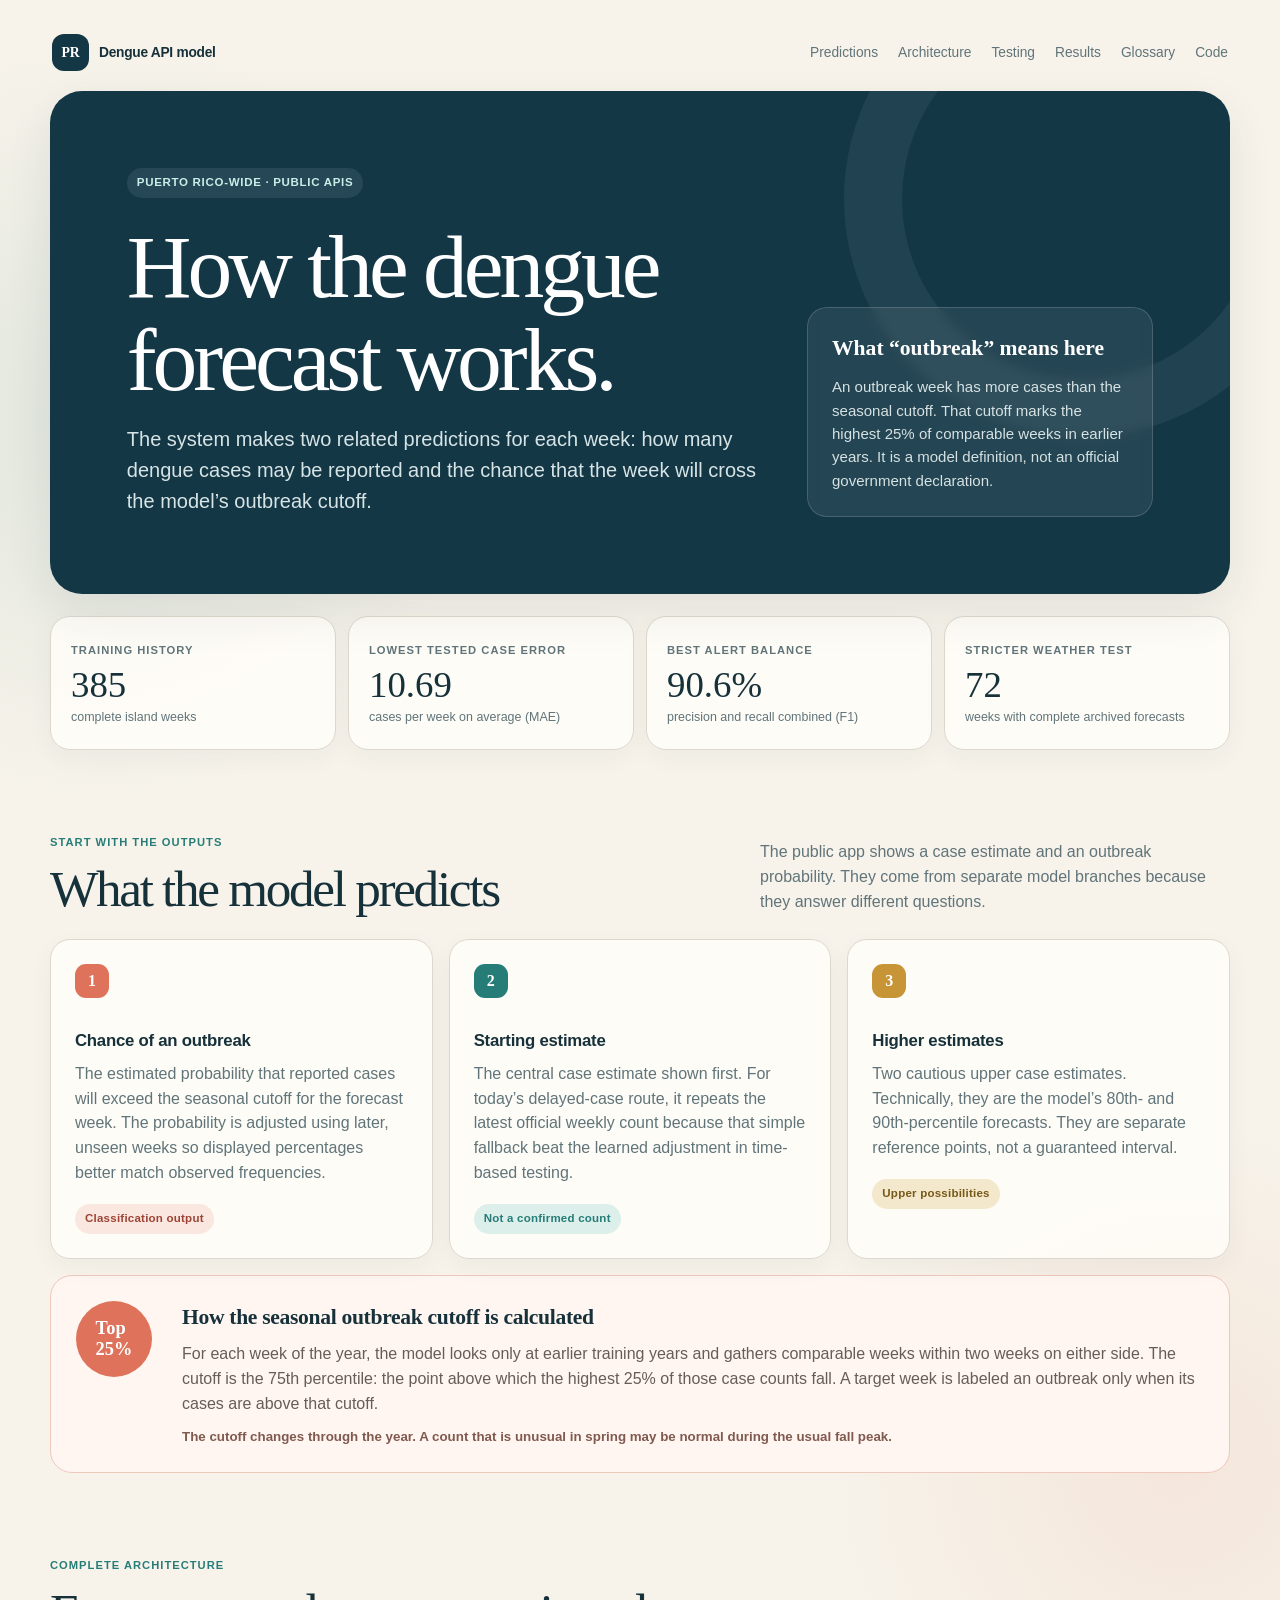
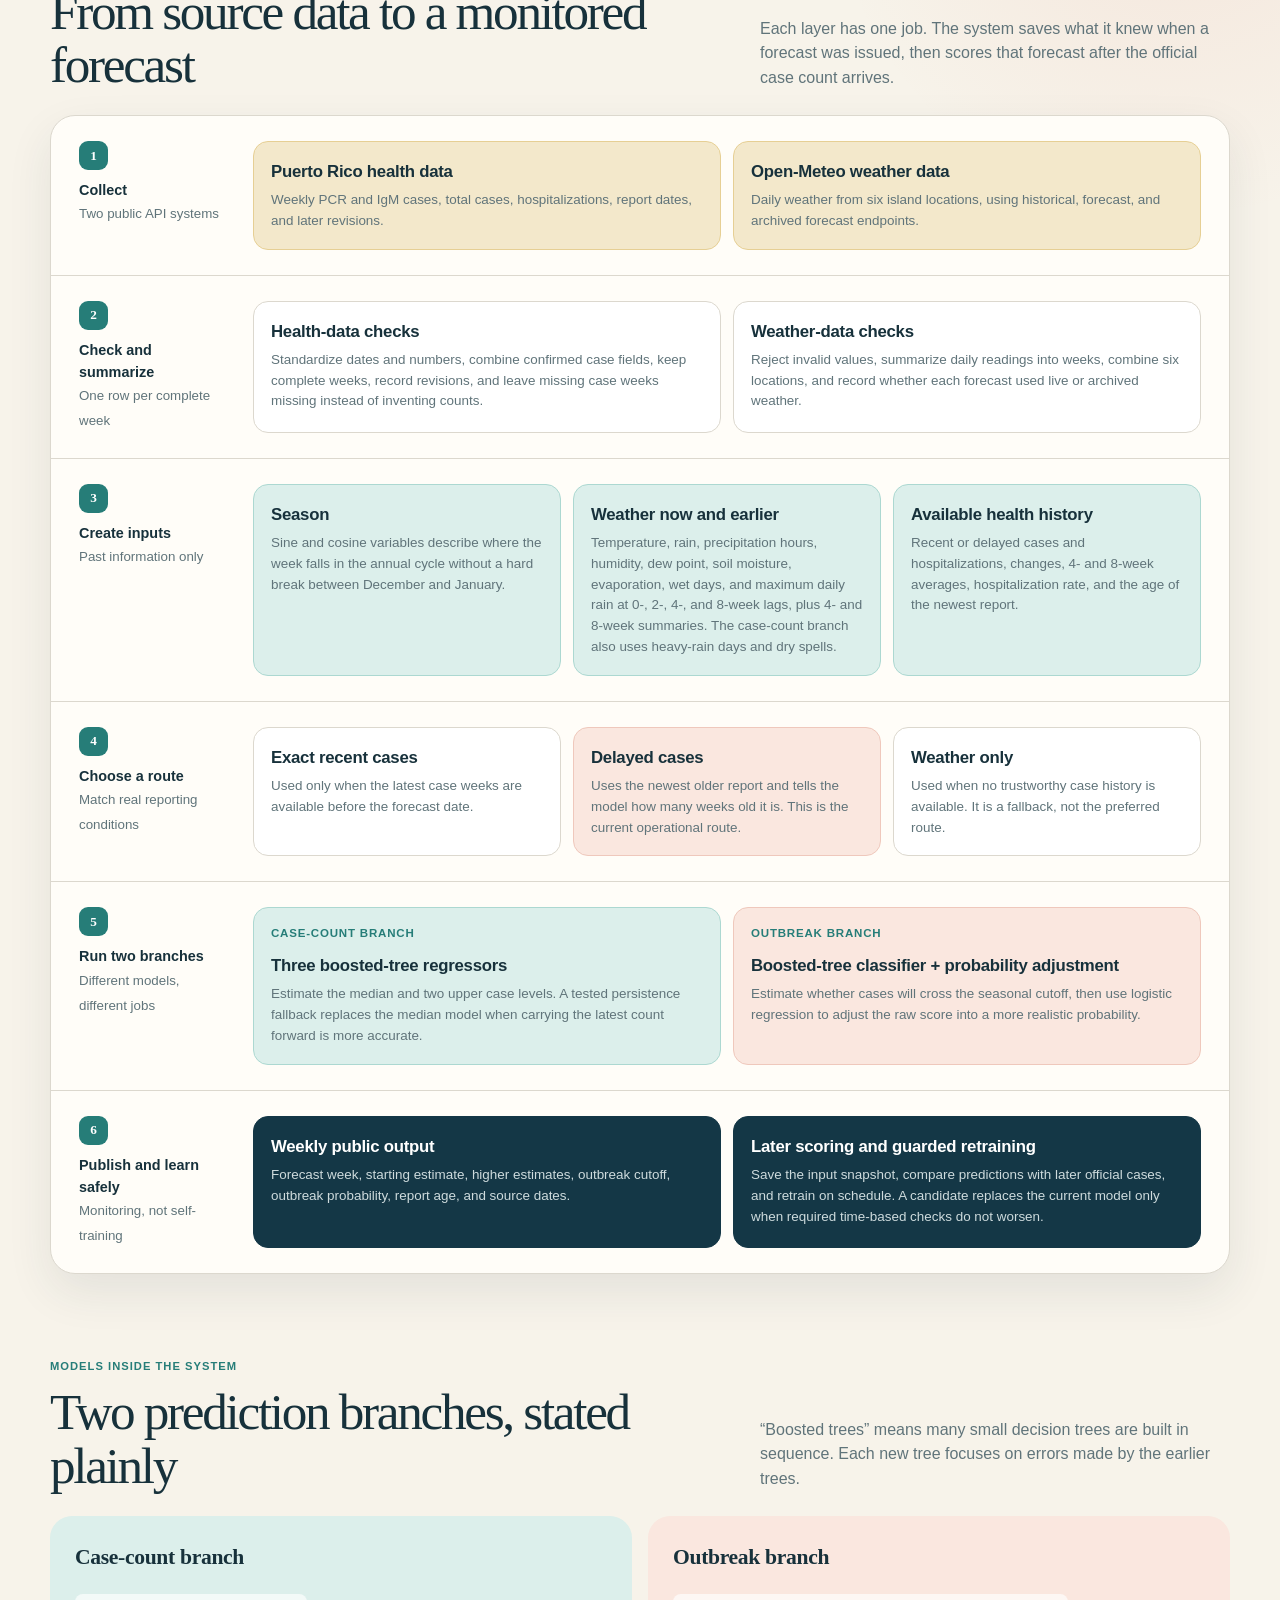
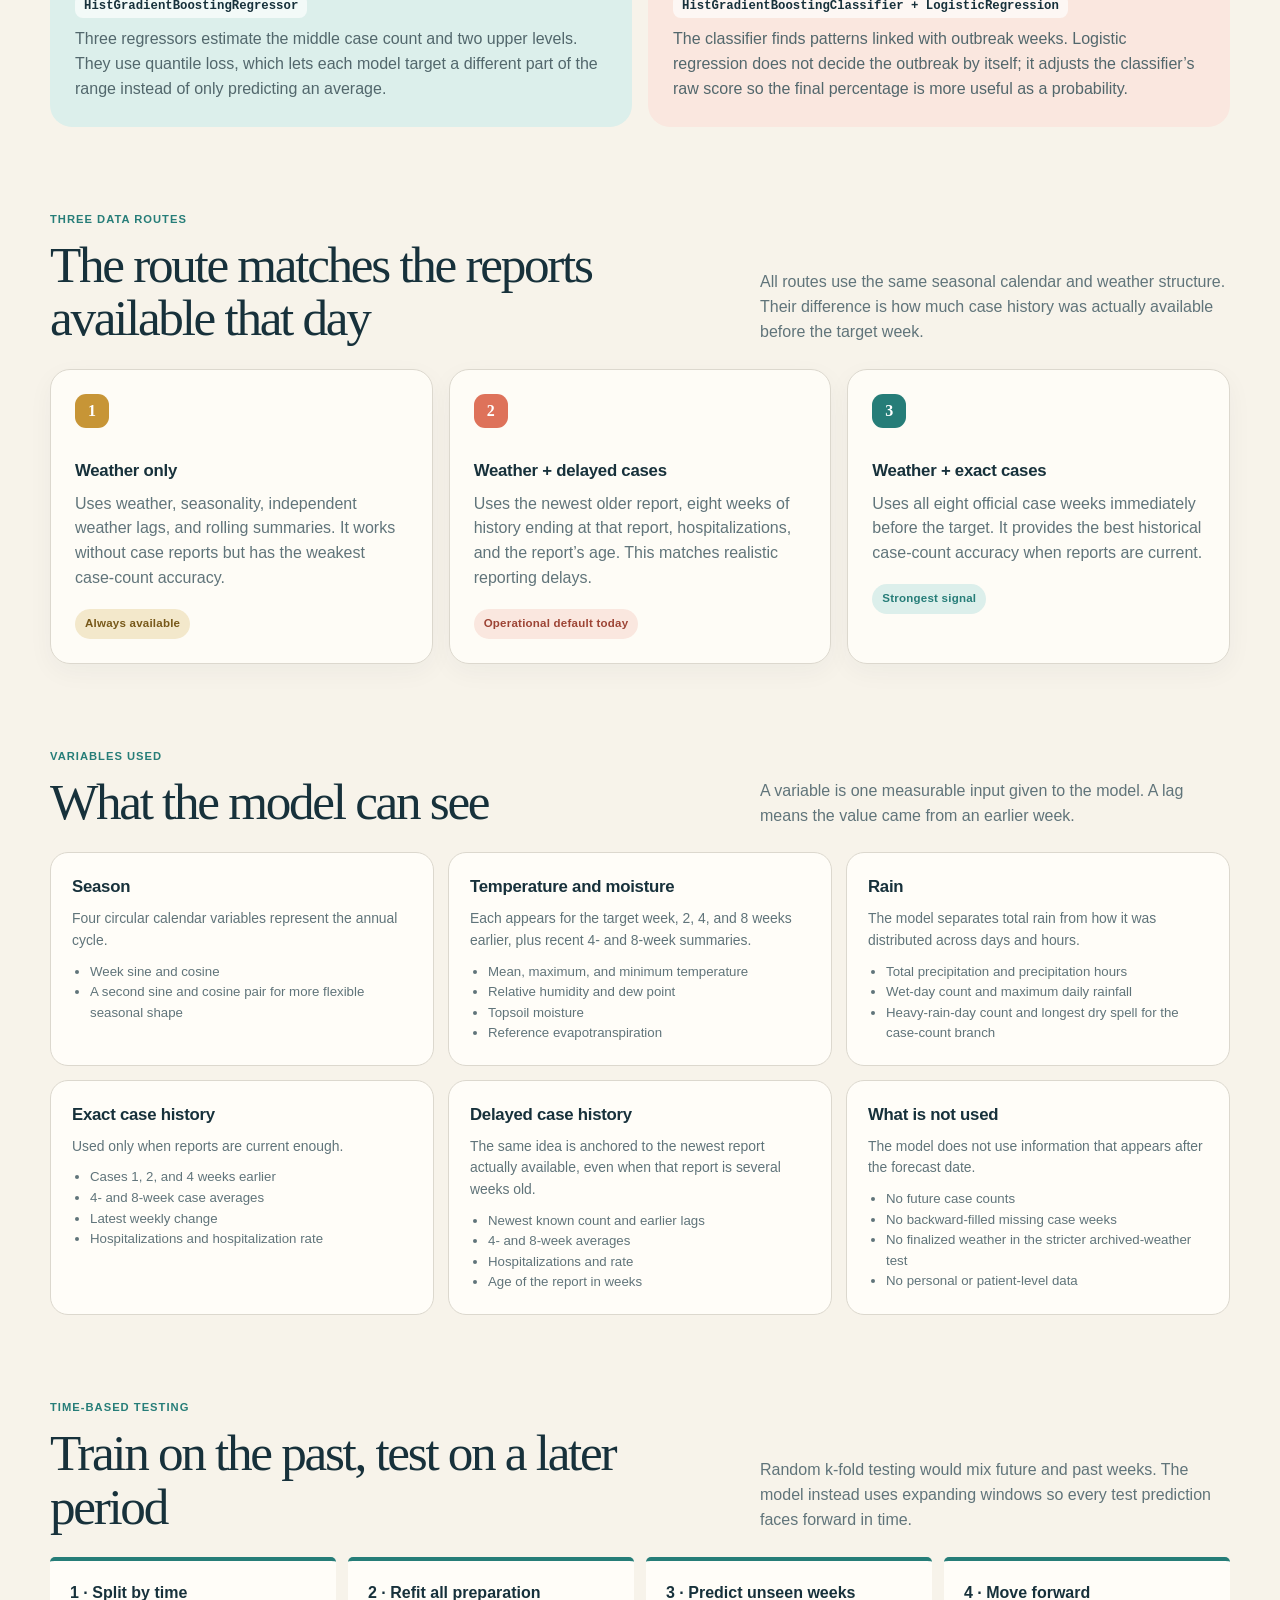
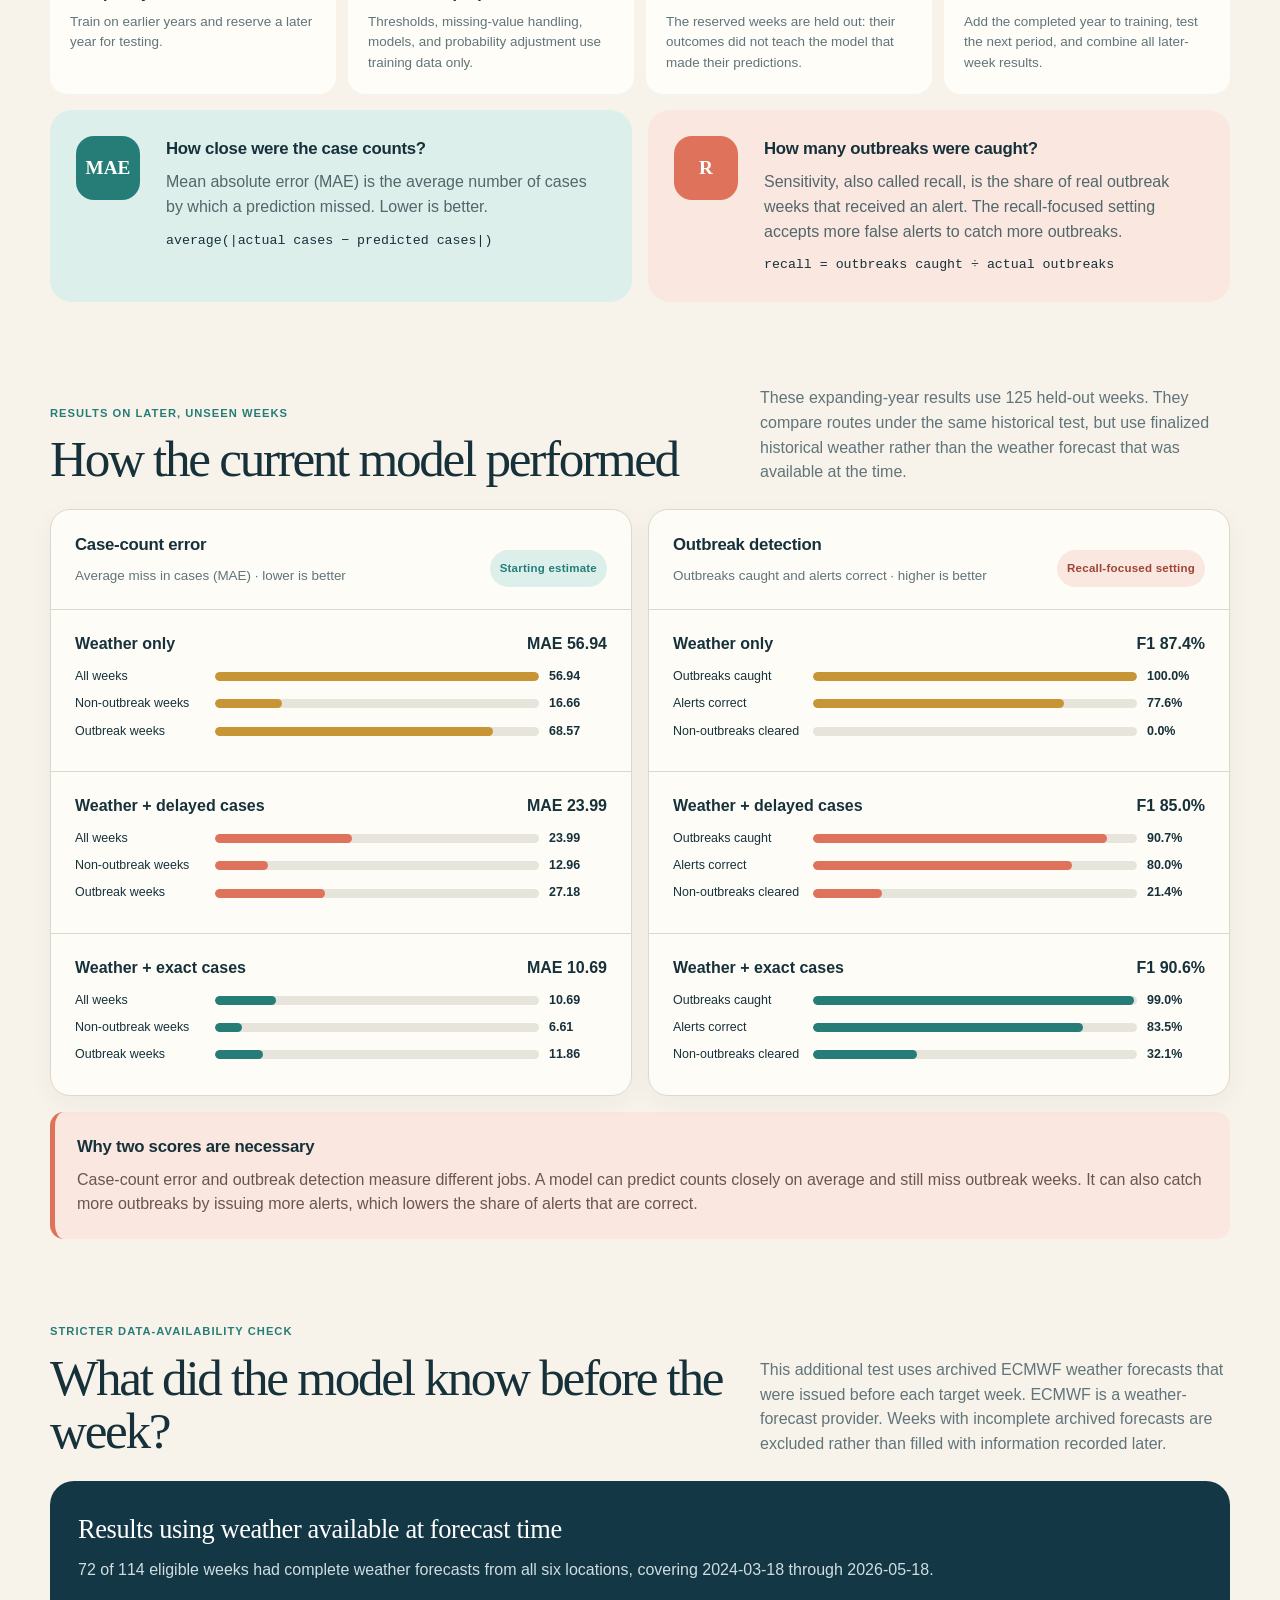
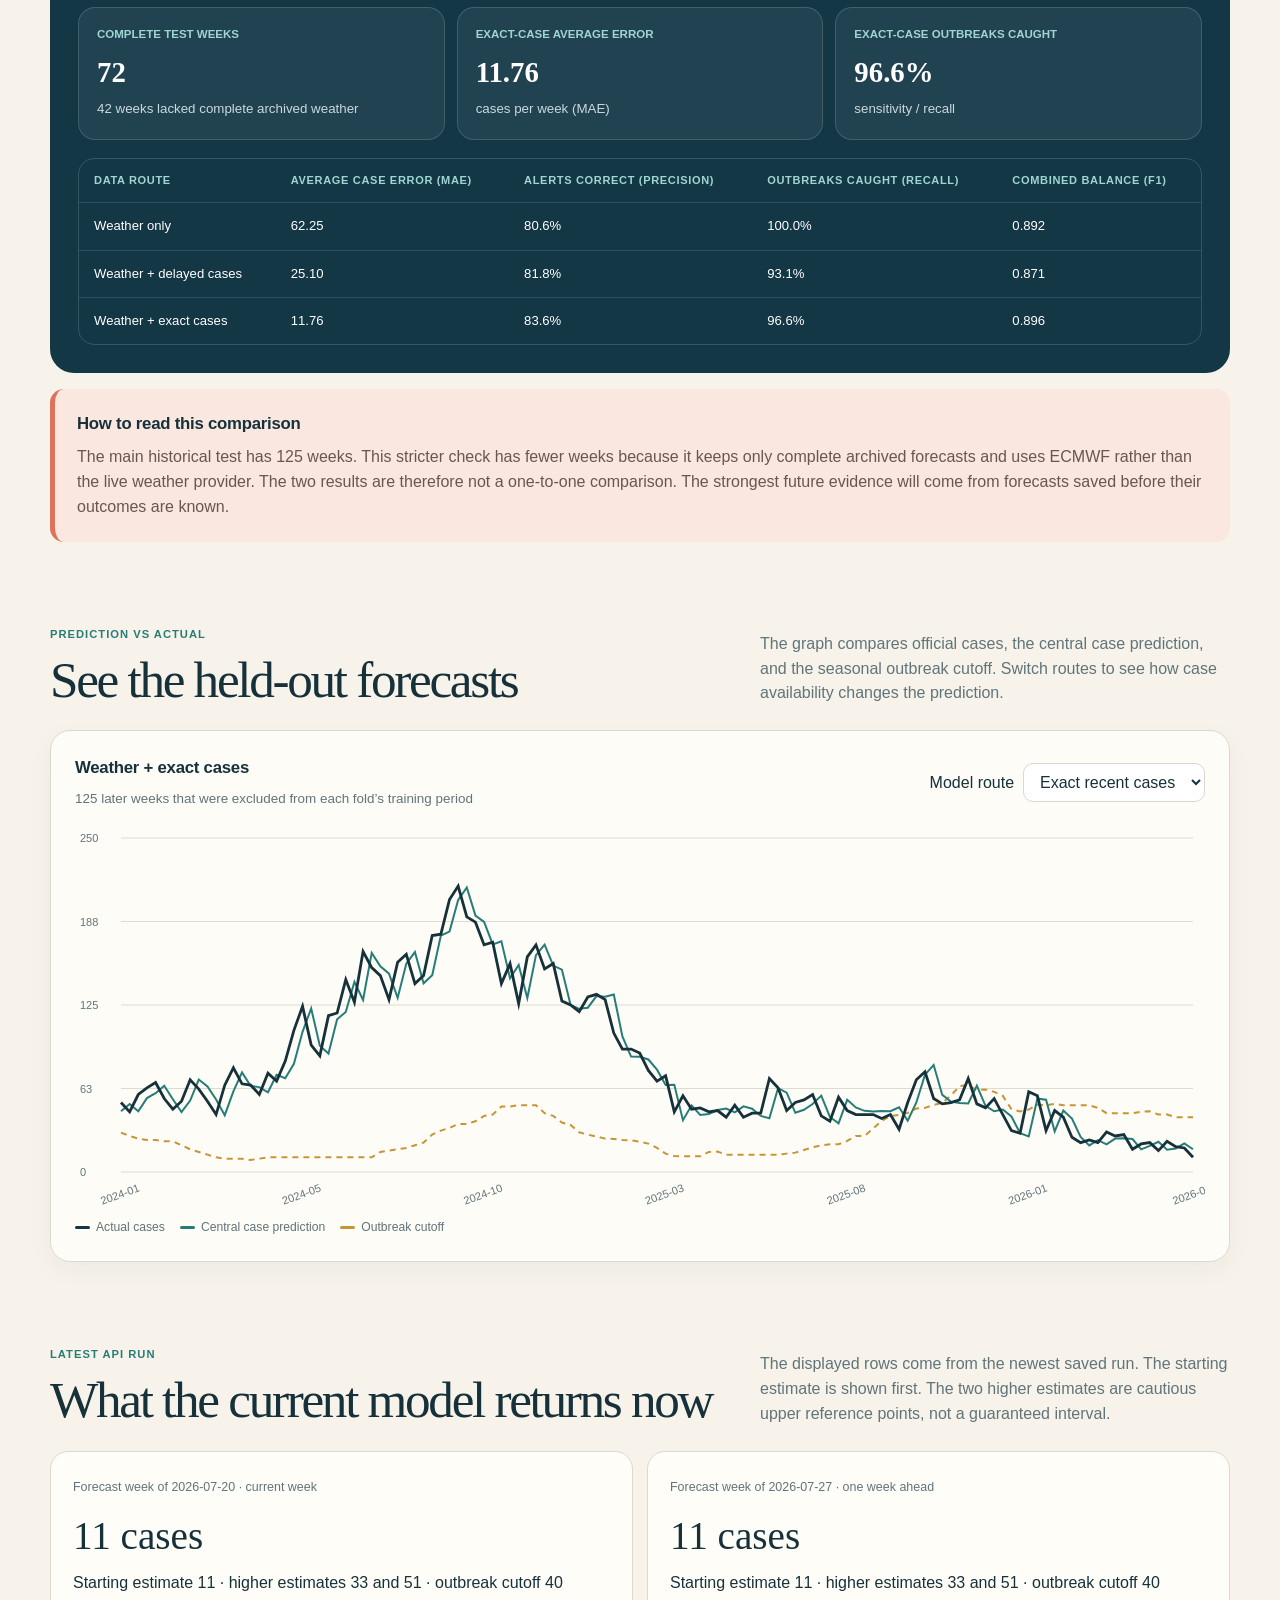
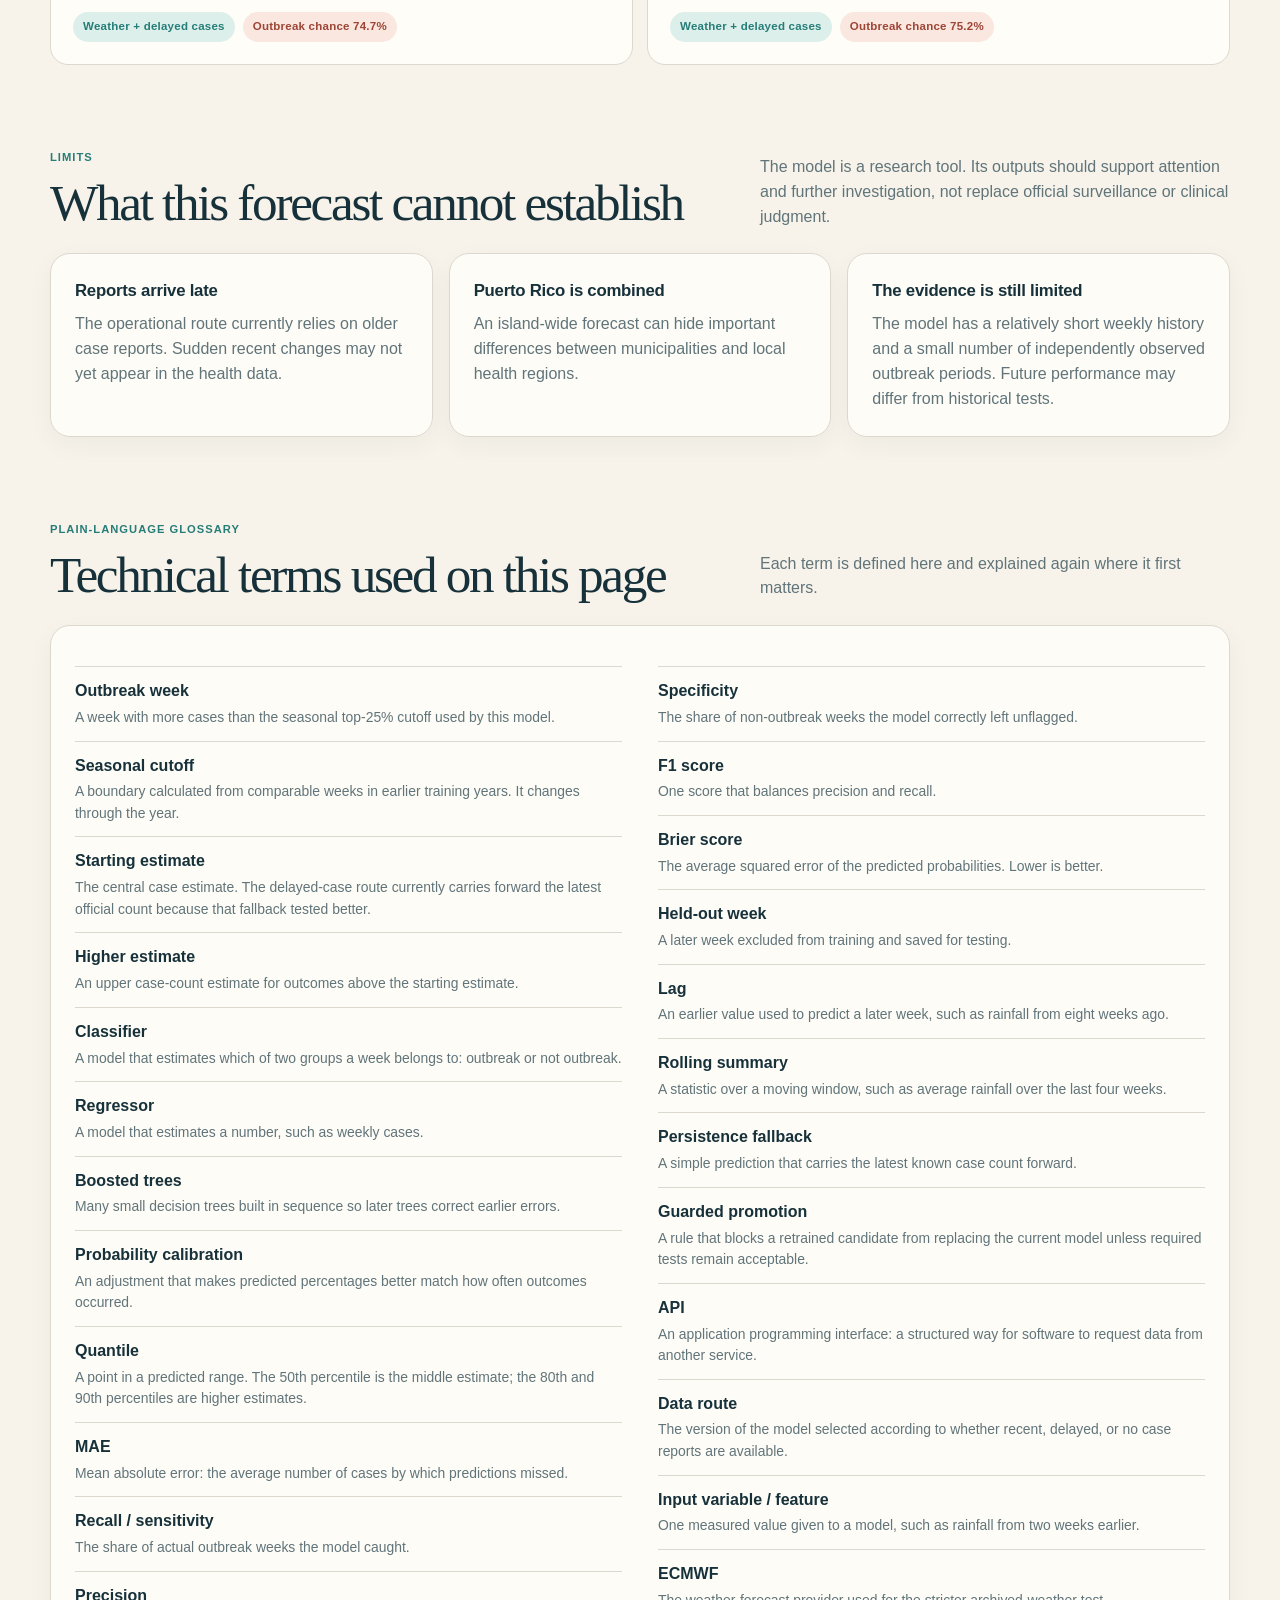
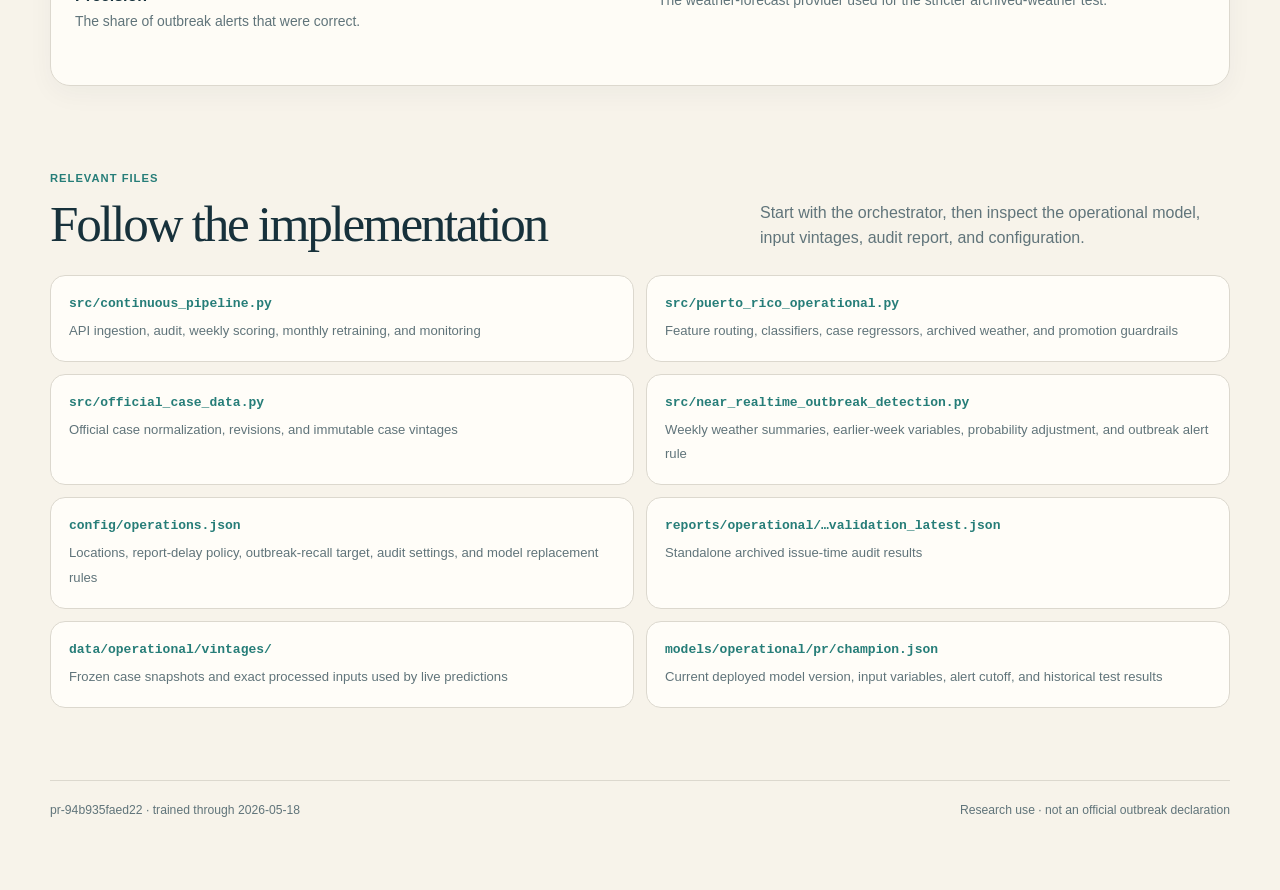
==== 2026-07-25_Nathan_Nguyen_API_Model/docs/puerto-rico-api-model-focused.html @ 7496b369 "publish July 25 Puerto Rico API model app" ====
<!doctype html>
<html lang="en">
<head>
  <meta charset="utf-8">
  <meta name="viewport" content="width=device-width, initial-scale=1">
  <meta name="description" content="Focused explainer for the Puerto Rico API dengue forecasting and outbreak-alert model.">
  <title>Puerto Rico dengue API model — focused explainer</title>
  <style>
    :root {
      --ink: #17313b;
      --muted: #60747a;
      --paper: #f7f3ea;
      --card: #fffdf8;
      --line: #dcd8ce;
      --teal: #267d78;
      --teal-soft: #dcefeb;
      --coral: #de725a;
      --coral-soft: #fae7df;
      --gold: #c79536;
      --gold-soft: #f3e8cb;
      --navy: #143746;
      --shadow: 0 18px 46px rgba(28, 55, 63, .09);
    }
    * { box-sizing: border-box; }
    html { scroll-behavior: smooth; }
    body {
      margin: 0;
      color: var(--ink);
      background:
        radial-gradient(circle at 8% 4%, rgba(38,125,120,.11), transparent 24rem),
        radial-gradient(circle at 92% 14%, rgba(222,114,90,.10), transparent 22rem),
        var(--paper);
      font-family: Inter, ui-sans-serif, -apple-system, BlinkMacSystemFont, "Segoe UI", sans-serif;
      line-height: 1.55;
    }
    a { color: inherit; }
    .page { width: min(1180px, calc(100% - 36px)); margin: 0 auto; padding: 22px 0 70px; }
    .nav {
      display: flex; align-items: center; justify-content: space-between; gap: 20px;
      padding: 12px 2px 20px; font-size: .86rem;
    }
    .brand { display: flex; align-items: center; gap: 10px; font-weight: 800; letter-spacing: -.02em; }
    .brand-mark {
      display: grid; place-items: center; width: 37px; height: 37px; border-radius: 12px;
      color: white; background: var(--navy); font-family: Georgia, serif;
    }
    .nav-links { display: flex; flex-wrap: wrap; gap: 20px; color: var(--muted); }
    .nav-links a { text-decoration: none; }
    .hero {
      position: relative; overflow: hidden; display: grid; grid-template-columns: 1.4fr .75fr;
      gap: 34px; align-items: end; min-height: 420px; padding: clamp(34px, 6vw, 78px);
      color: white; border-radius: 32px; background: var(--navy); box-shadow: var(--shadow);
    }
    .hero::after {
      content: ""; position: absolute; width: 360px; height: 360px; right: -90px; top: -130px;
      border: 58px solid rgba(255,255,255,.055); border-radius: 50%;
    }
    .eyebrow, .pill {
      display: inline-flex; align-items: center; width: fit-content; border-radius: 999px;
      padding: 6px 10px; font-size: .72rem; font-weight: 800; letter-spacing: .06em;
      text-transform: uppercase;
    }
    .eyebrow { color: #c9eee8; background: rgba(255,255,255,.08); }
    h1, h2 { font-family: Georgia, "Times New Roman", serif; letter-spacing: -.045em; line-height: 1.04; }
    h1 { max-width: 780px; margin: 22px 0 18px; font-size: clamp(3rem, 7vw, 6.35rem); font-weight: 500; }
    h2 { margin: 0; font-size: clamp(2rem, 4vw, 3.55rem); font-weight: 500; }
    h3 { margin: 0 0 8px; font-size: 1.05rem; letter-spacing: -.015em; }
    p { margin: 0; }
    .hero-copy { max-width: 700px; color: #d7e4e6; font-size: clamp(1rem, 1.8vw, 1.25rem); }
    .hero-note {
      position: relative; z-index: 1; padding: 24px; border: 1px solid rgba(255,255,255,.16);
      border-radius: 20px; background: rgba(255,255,255,.07); backdrop-filter: blur(6px);
    }
    .hero-note strong { display: block; margin-bottom: 10px; font-family: Georgia, serif; font-size: 1.35rem; }
    .hero-note p { color: #d6e2e3; font-size: .94rem; }
    .stats { display: grid; grid-template-columns: repeat(4, 1fr); margin: 22px 0 76px; gap: 12px; }
    .stat, .card {
      border: 1px solid var(--line); border-radius: 20px; background: rgba(255,253,248,.91);
      box-shadow: 0 8px 26px rgba(27,54,62,.045);
    }
    .stat { padding: 20px; }
    .stat-label, .kicker { color: var(--muted); font-size: .7rem; font-weight: 850; letter-spacing: .09em; text-transform: uppercase; }
    .stat-value { display: block; margin: 5px 0 1px; font-family: Georgia, serif; font-size: 2.3rem; line-height: 1; }
    .stat-caption { color: var(--muted); font-size: .78rem; }
    .section { margin-top: 84px; scroll-margin-top: 20px; }
    .section-head { display: grid; grid-template-columns: 1fr minmax(280px, 470px); gap: 28px; align-items: end; margin-bottom: 24px; }
    .section-head p { color: var(--muted); }
    .kicker { margin-bottom: 10px; color: var(--teal); }
    .grid-2, .grid-3 { display: grid; gap: 16px; }
    .grid-2 { grid-template-columns: repeat(2, 1fr); }
    .grid-3 { grid-template-columns: repeat(3, 1fr); }
    .card { padding: 24px; }
    .card p { color: var(--muted); }
    .card-number {
      display: grid; place-items: center; width: 34px; height: 34px; margin-bottom: 30px;
      border-radius: 11px; color: white; background: var(--teal); font: 700 1rem Georgia, serif;
    }
    .card.coral .card-number { background: var(--coral); }
    .card.gold .card-number { background: var(--gold); }
    .pill { margin-top: 18px; color: var(--teal); background: var(--teal-soft); letter-spacing: .02em; text-transform: none; }
    .pill.coral { color: #9d4435; background: var(--coral-soft); }
    .pill.gold { color: #775819; background: var(--gold-soft); }
    .flow {
      display: grid; grid-template-columns: 1fr 42px 1fr 42px 1fr; align-items: center;
      gap: 12px; padding: 32px; border-radius: 24px; color: white; background: var(--navy);
    }
    .flow-step { min-height: 154px; padding: 22px; border: 1px solid rgba(255,255,255,.15); border-radius: 17px; background: rgba(255,255,255,.06); }
    .flow-step span { color: #9fd6d1; font-size: .7rem; font-weight: 800; letter-spacing: .08em; text-transform: uppercase; }
    .flow-step h3 { margin-top: 12px; }
    .flow-step p { color: #cbdadd; font-size: .88rem; }
    .arrow { color: #9fd6d1; text-align: center; font-size: 1.7rem; }
    .definition-card {
      display: grid; grid-template-columns: 86px 1fr; gap: 20px; align-items: start;
      padding: 25px; border: 1px solid #efc8bc; border-radius: 22px; background: #fff6f1;
    }
    .definition-badge {
      display: grid; place-items: center; width: 76px; height: 76px; border-radius: 50%;
      color: white; background: var(--coral); font: 700 1.15rem Georgia, serif;
    }
    .definition-card h3 { font-family: Georgia, serif; font-size: 1.35rem; }
    .definition-card p { color: #665d58; }
    .definition-card small { display: block; margin-top: 10px; color: #80594f; font-weight: 750; }
    .architecture {
      overflow: hidden; border: 1px solid var(--line); border-radius: 25px;
      background: var(--card); box-shadow: var(--shadow);
    }
    .architecture-stage {
      display: grid; grid-template-columns: 150px minmax(0, 1fr); gap: 24px;
      padding: 25px 28px; border-bottom: 1px solid var(--line);
    }
    .architecture-stage:last-child { border-bottom: 0; }
    .stage-label span {
      display: inline-grid; place-items: center; width: 29px; height: 29px; margin-bottom: 9px;
      border-radius: 9px; color: white; background: var(--teal); font: 700 .83rem Georgia, serif;
    }
    .stage-label strong { display: block; font-size: .9rem; }
    .stage-label small { color: var(--muted); }
    .architecture-nodes { display: grid; gap: 12px; }
    .architecture-nodes.two { grid-template-columns: repeat(2, minmax(0, 1fr)); }
    .architecture-nodes.three { grid-template-columns: repeat(3, minmax(0, 1fr)); }
    .architecture-node {
      position: relative; padding: 17px; border: 1px solid var(--line); border-radius: 15px;
      background: white;
    }
    .architecture-node.teal { border-color: #acd8d1; background: var(--teal-soft); }
    .architecture-node.coral { border-color: #efc8bc; background: var(--coral-soft); }
    .architecture-node.gold { border-color: #e6cf94; background: var(--gold-soft); }
    .architecture-node.dark { color: white; border-color: var(--navy); background: var(--navy); }
    .architecture-node h3 { margin-bottom: 5px; }
    .architecture-node p { color: var(--muted); font-size: .84rem; }
    .architecture-node.dark p { color: #cedbdd; }
    .architecture-node code { font-size: .75rem; }
    .branch-title {
      margin-bottom: 10px; color: var(--teal); font-size: .72rem; font-weight: 850;
      letter-spacing: .07em; text-transform: uppercase;
    }
    .plain-technical { display: grid; grid-template-columns: repeat(2, minmax(0,1fr)); gap: 16px; }
    .technical-card { padding: 25px; border-radius: 22px; }
    .technical-card:first-child { background: var(--teal-soft); }
    .technical-card:last-child { background: var(--coral-soft); }
    .technical-card h3 { font-family: Georgia, serif; font-size: 1.35rem; }
    .technical-name {
      display: inline-block; margin: 12px 0 9px; padding: 5px 9px; border-radius: 8px;
      background: rgba(255,255,255,.68); font: 750 .77rem ui-monospace, SFMono-Regular, Menlo, monospace;
    }
    .technical-card p { color: #52676c; }
    .feature-groups { display: grid; grid-template-columns: repeat(3, minmax(0,1fr)); gap: 14px; }
    .feature-group { padding: 21px; border: 1px solid var(--line); border-radius: 18px; background: var(--card); }
    .feature-group h3 { margin-bottom: 8px; }
    .feature-group p { color: var(--muted); font-size: .87rem; }
    .feature-list { margin: 10px 0 0; padding-left: 18px; color: var(--muted); font-size: .83rem; }
    .validation-steps { display: grid; grid-template-columns: repeat(4, 1fr); gap: 12px; }
    .validation-step { padding: 20px; border-top: 4px solid var(--teal); border-radius: 5px 5px 17px 17px; background: var(--card); }
    .validation-step strong { display: block; margin-bottom: 6px; }
    .validation-step p { color: var(--muted); font-size: .84rem; }
    .glossary { columns: 2 320px; column-gap: 36px; }
    .glossary div { break-inside: avoid; padding: 12px 0; border-top: 1px solid var(--line); }
    .glossary dt { font-weight: 850; }
    .glossary dd { margin: 3px 0 0; color: var(--muted); font-size: .87rem; }
    .objective {
      display: grid; grid-template-columns: 72px 1fr; gap: 18px; align-items: start;
      padding: 26px; border-radius: 22px;
    }
    .objective.mae { background: var(--teal-soft); }
    .objective.alert { background: var(--coral-soft); }
    .objective-icon {
      display: grid; place-items: center; width: 64px; height: 64px; border-radius: 18px;
      color: white; background: var(--teal); font: 700 1.2rem Georgia, serif;
    }
    .objective.alert .objective-icon { background: var(--coral); }
    .objective p { color: #52676c; }
    .formula { margin-top: 11px; font-family: ui-monospace, SFMono-Regular, Menlo, monospace; font-size: .83rem; }
    .result-panel { overflow: hidden; padding: 0; }
    .result-head { display: flex; justify-content: space-between; gap: 16px; padding: 22px 24px; border-bottom: 1px solid var(--line); }
    .result-head p { font-size: .84rem; }
    .metric-block { padding: 22px 24px; border-bottom: 1px solid var(--line); }
    .metric-block:last-child { border: 0; }
    .metric-title { display: flex; justify-content: space-between; gap: 12px; margin-bottom: 10px; font-weight: 750; }
    .bar-row { display: grid; grid-template-columns: 130px minmax(80px, 1fr) 58px; gap: 10px; align-items: center; margin: 8px 0; font-size: .78rem; }
    .track { overflow: hidden; height: 9px; border-radius: 99px; background: #e7e4dc; }
    .fill { height: 100%; border-radius: inherit; background: var(--teal); }
    .fill.coral { background: var(--coral); }
    .fill.gold { background: var(--gold); }
    .audit { padding: 28px; border-radius: 24px; background: var(--navy); color: white; }
    .audit h3 { font-family: Georgia, serif; font-size: 1.65rem; font-weight: 500; }
    .audit > p { color: #cfdddf; margin-top: 7px; }
    .audit-grid { display: grid; grid-template-columns: repeat(3, 1fr); gap: 12px; margin-top: 24px; }
    .audit-card { padding: 18px; border: 1px solid rgba(255,255,255,.15); border-radius: 17px; background: rgba(255,255,255,.06); }
    .audit-card span { display: block; color: #9fd6d1; font-size: .72rem; font-weight: 800; text-transform: uppercase; }
    .audit-card strong { display: block; margin: 6px 0 2px; font-family: Georgia, serif; font-size: 1.8rem; }
    .audit-card small { color: #cbd9db; }
    .table-wrap { overflow-x: auto; margin-top: 18px; border: 1px solid rgba(255,255,255,.15); border-radius: 16px; }
    table { width: 100%; border-collapse: collapse; min-width: 680px; font-size: .82rem; }
    th, td { padding: 13px 15px; text-align: left; border-bottom: 1px solid rgba(255,255,255,.12); }
    th { color: #9fd6d1; font-size: .69rem; text-transform: uppercase; letter-spacing: .06em; }
    tr:last-child td { border: 0; }
    .chart-card { padding: 24px; }
    .chart-top { display: flex; justify-content: space-between; gap: 18px; align-items: center; margin-bottom: 16px; }
    .chart-top p { font-size: .84rem; }
    select { padding: 9px 12px; border: 1px solid var(--line); border-radius: 10px; color: var(--ink); background: white; font: inherit; }
    .chart-wrap { position: relative; width: 100%; height: 380px; }
    canvas { width: 100%; height: 100%; }
    .legend { display: flex; flex-wrap: wrap; gap: 15px; color: var(--muted); font-size: .76rem; margin-top: 12px; }
    .legend span::before { content: ""; display: inline-block; width: 15px; height: 3px; margin-right: 6px; vertical-align: middle; border-radius: 2px; background: var(--navy); }
    .legend .prediction::before { background: var(--teal); }
    .legend .threshold::before { background: var(--gold); }
    .live-list { display: grid; grid-template-columns: repeat(2, 1fr); gap: 14px; }
    .live-card { padding: 22px; border: 1px solid var(--line); border-radius: 18px; background: var(--card); }
    .live-date { color: var(--muted); font-size: .78rem; }
    .live-number { margin: 8px 0 4px; font-family: Georgia, serif; font-size: 2.45rem; }
    .live-meta { display: flex; flex-wrap: wrap; gap: 8px; margin-top: 16px; }
    .live-meta .pill { margin: 0; }
    .code-map { display: grid; grid-template-columns: repeat(2, 1fr); gap: 12px; }
    .file { display: block; padding: 18px; border: 1px solid var(--line); border-radius: 15px; background: var(--card); text-decoration: none; }
    .file code { display: block; margin-bottom: 4px; color: var(--teal); font-weight: 800; }
    .file span { color: var(--muted); font-size: .82rem; }
    .warning { padding: 22px; border-left: 5px solid var(--coral); border-radius: 14px; background: var(--coral-soft); }
    .warning p { color: #6d554f; }
    footer { display: flex; justify-content: space-between; gap: 20px; margin-top: 72px; padding-top: 20px; border-top: 1px solid var(--line); color: var(--muted); font-size: .76rem; }
    @media (max-width: 860px) {
      .hero, .section-head { grid-template-columns: 1fr; }
      .stats, .grid-3 { grid-template-columns: repeat(2, 1fr); }
      .flow { grid-template-columns: 1fr; }
      .arrow { transform: rotate(90deg); }
      .audit-grid { grid-template-columns: 1fr; }
      .architecture-stage { grid-template-columns: 1fr; gap: 12px; }
      .architecture-nodes.three, .feature-groups, .validation-steps { grid-template-columns: repeat(2, 1fr); }
    }
    @media (max-width: 600px) {
      .page { width: min(100% - 22px, 1180px); }
      .nav-links { display: none; }
      .hero { min-height: auto; padding: 31px 24px; border-radius: 24px; }
      h1 { font-size: 3rem; }
      .stats, .grid-2, .grid-3, .live-list, .code-map { grid-template-columns: 1fr; }
      .objective { grid-template-columns: 1fr; }
      .definition-card, .architecture-nodes.two, .architecture-nodes.three,
      .plain-technical, .feature-groups, .validation-steps { grid-template-columns: 1fr; }
      .chart-top { align-items: stretch; flex-direction: column; }
      .chart-wrap { height: 320px; }
      .bar-row { grid-template-columns: 105px minmax(60px, 1fr) 52px; }
      footer { flex-direction: column; }
    }
    @media print {
      body { background: white; }
      .page { width: 100%; }
      .nav-links, select { display: none; }
      .hero, .card { box-shadow: none; break-inside: avoid; }
    }
  </style>
</head>
<body>
  <main class="page">
    <nav class="nav">
      <div class="brand"><span class="brand-mark">PR</span><span>Dengue API model</span></div>
      <div class="nav-links"><a href="#predictions">Predictions</a><a href="#architecture">Architecture</a><a href="#testing">Testing</a><a href="#results">Results</a><a href="#glossary">Glossary</a><a href="#files">Code</a></div>
    </nav>

    <header class="hero">
      <div>
        <span class="eyebrow">Puerto Rico-wide · public APIs</span>
        <h1>How the dengue forecast works.</h1>
        <p class="hero-copy">The system makes two related predictions for each week: how many dengue cases may be reported and the chance that the week will cross the model’s outbreak cutoff.</p>
      </div>
      <aside class="hero-note">
        <strong>What “outbreak” means here</strong>
        <p>An outbreak week has more cases than the seasonal cutoff. That cutoff marks the highest 25% of comparable weeks in earlier years. It is a model definition, not an official government declaration.</p>
      </aside>
    </header>

    <section class="stats" aria-label="Key model results">
      <div class="stat"><span class="stat-label">Training history</span><span class="stat-value" id="trainingRows">—</span><span class="stat-caption">complete island weeks</span></div>
      <div class="stat"><span class="stat-label">Lowest tested case error</span><span class="stat-value" id="bestMae">—</span><span class="stat-caption">cases per week on average (MAE)</span></div>
      <div class="stat"><span class="stat-label">Best alert balance</span><span class="stat-value" id="bestF1">—</span><span class="stat-caption">precision and recall combined (F1)</span></div>
      <div class="stat"><span class="stat-label">Stricter weather test</span><span class="stat-value" id="auditWeeks">—</span><span class="stat-caption">weeks with complete archived forecasts</span></div>
    </section>

    <section class="section" id="predictions">
      <div class="section-head"><div><div class="kicker">Start with the outputs</div><h2>What the model predicts</h2></div><p>The public app shows a case estimate and an outbreak probability. They come from separate model branches because they answer different questions.</p></div>
      <div class="grid-3">
        <article class="card coral"><div class="card-number">1</div><h3>Chance of an outbreak</h3><p>The estimated probability that reported cases will exceed the seasonal cutoff for the forecast week. The probability is adjusted using later, unseen weeks so displayed percentages better match observed frequencies.</p><span class="pill coral">Classification output</span></article>
        <article class="card"><div class="card-number">2</div><h3>Starting estimate</h3><p>The central case estimate shown first. For today’s delayed-case route, it repeats the latest official weekly count because that simple fallback beat the learned adjustment in time-based testing.</p><span class="pill">Not a confirmed count</span></article>
        <article class="card gold"><div class="card-number">3</div><h3>Higher estimates</h3><p>Two cautious upper case estimates. Technically, they are the model’s 80th- and 90th-percentile forecasts. They are separate reference points, not a guaranteed interval.</p><span class="pill gold">Upper possibilities</span></article>
      </div>
      <div class="definition-card" style="margin-top:16px">
        <div class="definition-badge">Top<br>25%</div>
        <div><h3>How the seasonal outbreak cutoff is calculated</h3><p>For each week of the year, the model looks only at earlier training years and gathers comparable weeks within two weeks on either side. The cutoff is the 75th percentile: the point above which the highest 25% of those case counts fall. A target week is labeled an outbreak only when its cases are above that cutoff.</p><small>The cutoff changes through the year. A count that is unusual in spring may be normal during the usual fall peak.</small></div>
      </div>
    </section>

    <section class="section" id="architecture">
      <div class="section-head"><div><div class="kicker">Complete architecture</div><h2>From source data to a monitored forecast</h2></div><p>Each layer has one job. The system saves what it knew when a forecast was issued, then scores that forecast after the official case count arrives.</p></div>
      <div class="architecture">
        <div class="architecture-stage">
          <div class="stage-label"><span>1</span><strong>Collect</strong><small>Two public API systems</small></div>
          <div class="architecture-nodes two">
            <article class="architecture-node gold"><h3>Puerto Rico health data</h3><p>Weekly PCR and IgM cases, total cases, hospitalizations, report dates, and later revisions.</p></article>
            <article class="architecture-node gold"><h3>Open-Meteo weather data</h3><p>Daily weather from six island locations, using historical, forecast, and archived forecast endpoints.</p></article>
          </div>
        </div>
        <div class="architecture-stage">
          <div class="stage-label"><span>2</span><strong>Check and summarize</strong><small>One row per complete week</small></div>
          <div class="architecture-nodes two">
            <article class="architecture-node"><h3>Health-data checks</h3><p>Standardize dates and numbers, combine confirmed case fields, keep complete weeks, record revisions, and leave missing case weeks missing instead of inventing counts.</p></article>
            <article class="architecture-node"><h3>Weather-data checks</h3><p>Reject invalid values, summarize daily readings into weeks, combine six locations, and record whether each forecast used live or archived weather.</p></article>
          </div>
        </div>
        <div class="architecture-stage">
          <div class="stage-label"><span>3</span><strong>Create inputs</strong><small>Past information only</small></div>
          <div class="architecture-nodes three">
            <article class="architecture-node teal"><h3>Season</h3><p>Sine and cosine variables describe where the week falls in the annual cycle without a hard break between December and January.</p></article>
            <article class="architecture-node teal"><h3>Weather now and earlier</h3><p>Temperature, rain, precipitation hours, humidity, dew point, soil moisture, evaporation, wet days, and maximum daily rain at 0-, 2-, 4-, and 8-week lags, plus 4- and 8-week summaries. The case-count branch also uses heavy-rain days and dry spells.</p></article>
            <article class="architecture-node teal"><h3>Available health history</h3><p>Recent or delayed cases and hospitalizations, changes, 4- and 8-week averages, hospitalization rate, and the age of the newest report.</p></article>
          </div>
        </div>
        <div class="architecture-stage">
          <div class="stage-label"><span>4</span><strong>Choose a route</strong><small>Match real reporting conditions</small></div>
          <div class="architecture-nodes three">
            <article class="architecture-node"><h3>Exact recent cases</h3><p>Used only when the latest case weeks are available before the forecast date.</p></article>
            <article class="architecture-node coral"><h3>Delayed cases</h3><p>Uses the newest older report and tells the model how many weeks old it is. This is the current operational route.</p></article>
            <article class="architecture-node"><h3>Weather only</h3><p>Used when no trustworthy case history is available. It is a fallback, not the preferred route.</p></article>
          </div>
        </div>
        <div class="architecture-stage">
          <div class="stage-label"><span>5</span><strong>Run two branches</strong><small>Different models, different jobs</small></div>
          <div class="architecture-nodes two">
            <article class="architecture-node teal"><div class="branch-title">Case-count branch</div><h3>Three boosted-tree regressors</h3><p>Estimate the median and two upper case levels. A tested persistence fallback replaces the median model when carrying the latest count forward is more accurate.</p></article>
            <article class="architecture-node coral"><div class="branch-title">Outbreak branch</div><h3>Boosted-tree classifier + probability adjustment</h3><p>Estimate whether cases will cross the seasonal cutoff, then use logistic regression to adjust the raw score into a more realistic probability.</p></article>
          </div>
        </div>
        <div class="architecture-stage">
          <div class="stage-label"><span>6</span><strong>Publish and learn safely</strong><small>Monitoring, not self-training</small></div>
          <div class="architecture-nodes two">
            <article class="architecture-node dark"><h3>Weekly public output</h3><p>Forecast week, starting estimate, higher estimates, outbreak cutoff, outbreak probability, report age, and source dates.</p></article>
            <article class="architecture-node dark"><h3>Later scoring and guarded retraining</h3><p>Save the input snapshot, compare predictions with later official cases, and retrain on schedule. A candidate replaces the current model only when required time-based checks do not worsen.</p></article>
          </div>
        </div>
      </div>
    </section>

    <section class="section">
      <div class="section-head"><div><div class="kicker">Models inside the system</div><h2>Two prediction branches, stated plainly</h2></div><p>“Boosted trees” means many small decision trees are built in sequence. Each new tree focuses on errors made by the earlier trees.</p></div>
      <div class="plain-technical">
        <article class="technical-card"><h3>Case-count branch</h3><span class="technical-name">HistGradientBoostingRegressor</span><p>Three regressors estimate the middle case count and two upper levels. They use quantile loss, which lets each model target a different part of the range instead of only predicting an average.</p></article>
        <article class="technical-card"><h3>Outbreak branch</h3><span class="technical-name">HistGradientBoostingClassifier + LogisticRegression</span><p>The classifier finds patterns linked with outbreak weeks. Logistic regression does not decide the outbreak by itself; it adjusts the classifier’s raw score so the final percentage is more useful as a probability.</p></article>
      </div>
    </section>

    <section class="section">
      <div class="section-head"><div><div class="kicker">Three data routes</div><h2>The route matches the reports available that day</h2></div><p>All routes use the same seasonal calendar and weather structure. Their difference is how much case history was actually available before the target week.</p></div>
      <div class="grid-3">
        <article class="card gold"><div class="card-number">1</div><h3>Weather only</h3><p>Uses weather, seasonality, independent weather lags, and rolling summaries. It works without case reports but has the weakest case-count accuracy.</p><span class="pill gold">Always available</span></article>
        <article class="card coral"><div class="card-number">2</div><h3>Weather + delayed cases</h3><p>Uses the newest older report, eight weeks of history ending at that report, hospitalizations, and the report’s age. This matches realistic reporting delays.</p><span class="pill coral">Operational default today</span></article>
        <article class="card"><div class="card-number">3</div><h3>Weather + exact cases</h3><p>Uses all eight official case weeks immediately before the target. It provides the best historical case-count accuracy when reports are current.</p><span class="pill">Strongest signal</span></article>
      </div>
    </section>

    <section class="section">
      <div class="section-head"><div><div class="kicker">Variables used</div><h2>What the model can see</h2></div><p>A variable is one measurable input given to the model. A lag means the value came from an earlier week.</p></div>
      <div class="feature-groups">
        <article class="feature-group"><h3>Season</h3><p>Four circular calendar variables represent the annual cycle.</p><ul class="feature-list"><li>Week sine and cosine</li><li>A second sine and cosine pair for more flexible seasonal shape</li></ul></article>
        <article class="feature-group"><h3>Temperature and moisture</h3><p>Each appears for the target week, 2, 4, and 8 weeks earlier, plus recent 4- and 8-week summaries.</p><ul class="feature-list"><li>Mean, maximum, and minimum temperature</li><li>Relative humidity and dew point</li><li>Topsoil moisture</li><li>Reference evapotranspiration</li></ul></article>
        <article class="feature-group"><h3>Rain</h3><p>The model separates total rain from how it was distributed across days and hours.</p><ul class="feature-list"><li>Total precipitation and precipitation hours</li><li>Wet-day count and maximum daily rainfall</li><li>Heavy-rain-day count and longest dry spell for the case-count branch</li></ul></article>
        <article class="feature-group"><h3>Exact case history</h3><p>Used only when reports are current enough.</p><ul class="feature-list"><li>Cases 1, 2, and 4 weeks earlier</li><li>4- and 8-week case averages</li><li>Latest weekly change</li><li>Hospitalizations and hospitalization rate</li></ul></article>
        <article class="feature-group"><h3>Delayed case history</h3><p>The same idea is anchored to the newest report actually available, even when that report is several weeks old.</p><ul class="feature-list"><li>Newest known count and earlier lags</li><li>4- and 8-week averages</li><li>Hospitalizations and rate</li><li>Age of the report in weeks</li></ul></article>
        <article class="feature-group"><h3>What is not used</h3><p>The model does not use information that appears after the forecast date.</p><ul class="feature-list"><li>No future case counts</li><li>No backward-filled missing case weeks</li><li>No finalized weather in the stricter archived-weather test</li><li>No personal or patient-level data</li></ul></article>
      </div>
    </section>

    <section class="section" id="testing">
      <div class="section-head"><div><div class="kicker">Time-based testing</div><h2>Train on the past, test on a later period</h2></div><p>Random k-fold testing would mix future and past weeks. The model instead uses expanding windows so every test prediction faces forward in time.</p></div>
      <div class="validation-steps">
        <article class="validation-step"><strong>1 · Split by time</strong><p>Train on earlier years and reserve a later year for testing.</p></article>
        <article class="validation-step"><strong>2 · Refit all preparation</strong><p>Thresholds, missing-value handling, models, and probability adjustment use training data only.</p></article>
        <article class="validation-step"><strong>3 · Predict unseen weeks</strong><p>The reserved weeks are held out: their outcomes did not teach the model that made their predictions.</p></article>
        <article class="validation-step"><strong>4 · Move forward</strong><p>Add the completed year to training, test the next period, and combine all later-week results.</p></article>
      </div>
      <div class="grid-2" style="margin-top:16px">
        <article class="objective mae"><div class="objective-icon">MAE</div><div><h3>How close were the case counts?</h3><p>Mean absolute error (MAE) is the average number of cases by which a prediction missed. Lower is better.</p><div class="formula">average(|actual cases − predicted cases|)</div></div></article>
        <article class="objective alert"><div class="objective-icon">R</div><div><h3>How many outbreaks were caught?</h3><p>Sensitivity, also called recall, is the share of real outbreak weeks that received an alert. The recall-focused setting accepts more false alerts to catch more outbreaks.</p><div class="formula">recall = outbreaks caught ÷ actual outbreaks</div></div></article>
      </div>
    </section>

    <section class="section" id="results">
      <div class="section-head"><div><div class="kicker">Results on later, unseen weeks</div><h2>How the current model performed</h2></div><p>These expanding-year results use 125 held-out weeks. They compare routes under the same historical test, but use finalized historical weather rather than the weather forecast that was available at the time.</p></div>
      <div class="grid-2">
        <article class="card result-panel"><div class="result-head"><div><h3>Case-count error</h3><p>Average miss in cases (MAE) · lower is better</p></div><span class="pill">Starting estimate</span></div><div id="maeResults"></div></article>
        <article class="card result-panel"><div class="result-head"><div><h3>Outbreak detection</h3><p>Outbreaks caught and alerts correct · higher is better</p></div><span class="pill coral">Recall-focused setting</span></div><div id="alertResults"></div></article>
      </div>
      <div class="warning" style="margin-top:16px"><h3>Why two scores are necessary</h3><p>Case-count error and outbreak detection measure different jobs. A model can predict counts closely on average and still miss outbreak weeks. It can also catch more outbreaks by issuing more alerts, which lowers the share of alerts that are correct.</p></div>
    </section>

    <section class="section" id="audit">
      <div class="section-head"><div><div class="kicker">Stricter data-availability check</div><h2>What did the model know before the week?</h2></div><p>This additional test uses archived ECMWF weather forecasts that were issued before each target week. ECMWF is a weather-forecast provider. Weeks with incomplete archived forecasts are excluded rather than filled with information recorded later.</p></div>
      <article class="audit">
        <h3>Results using weather available at forecast time</h3>
        <p id="auditDescription">Loading the committed audit…</p>
        <div class="audit-grid" id="auditSummary"></div>
        <div class="table-wrap" id="auditTable"></div>
      </article>
      <div class="warning" style="margin-top:16px"><h3>How to read this comparison</h3><p>The main historical test has 125 weeks. This stricter check has fewer weeks because it keeps only complete archived forecasts and uses ECMWF rather than the live weather provider. The two results are therefore not a one-to-one comparison. The strongest future evidence will come from forecasts saved before their outcomes are known.</p></div>
    </section>

    <section class="section" id="chart">
      <div class="section-head"><div><div class="kicker">Prediction vs actual</div><h2>See the held-out forecasts</h2></div><p>The graph compares official cases, the central case prediction, and the seasonal outbreak cutoff. Switch routes to see how case availability changes the prediction.</p></div>
      <article class="card chart-card">
        <div class="chart-top"><div><h3 id="chartTitle">Weather + exact recent cases</h3><p>125 later weeks that were excluded from each fold’s training period</p></div><label for="variantSelect">Model route&nbsp; <select id="variantSelect"><option value="weather_plus_recent_cases">Exact recent cases</option><option value="weather_plus_delayed_cases">Delayed cases</option><option value="weather_only">Weather only</option></select></label></div>
        <div class="chart-wrap"><canvas id="caseChart" role="img" aria-label="Actual and predicted weekly dengue cases"></canvas></div>
        <div class="legend"><span>Actual cases</span><span class="prediction">Central case prediction</span><span class="threshold">Outbreak cutoff</span></div>
      </article>
    </section>

    <section class="section">
      <div class="section-head"><div><div class="kicker">Latest API run</div><h2>What the current model returns now</h2></div><p>The displayed rows come from the newest saved run. The starting estimate is shown first. The two higher estimates are cautious upper reference points, not a guaranteed interval.</p></div>
      <div class="live-list" id="livePredictions"></div>
    </section>

    <section class="section">
      <div class="section-head"><div><div class="kicker">Limits</div><h2>What this forecast cannot establish</h2></div><p>The model is a research tool. Its outputs should support attention and further investigation, not replace official surveillance or clinical judgment.</p></div>
      <div class="grid-3">
        <article class="card coral"><h3>Reports arrive late</h3><p>The operational route currently relies on older case reports. Sudden recent changes may not yet appear in the health data.</p></article>
        <article class="card gold"><h3>Puerto Rico is combined</h3><p>An island-wide forecast can hide important differences between municipalities and local health regions.</p></article>
        <article class="card"><h3>The evidence is still limited</h3><p>The model has a relatively short weekly history and a small number of independently observed outbreak periods. Future performance may differ from historical tests.</p></article>
      </div>
    </section>

    <section class="section" id="glossary">
      <div class="section-head"><div><div class="kicker">Plain-language glossary</div><h2>Technical terms used on this page</h2></div><p>Each term is defined here and explained again where it first matters.</p></div>
      <div class="card">
        <dl class="glossary">
          <div><dt>Outbreak week</dt><dd>A week with more cases than the seasonal top-25% cutoff used by this model.</dd></div>
          <div><dt>Seasonal cutoff</dt><dd>A boundary calculated from comparable weeks in earlier training years. It changes through the year.</dd></div>
          <div><dt>Starting estimate</dt><dd>The central case estimate. The delayed-case route currently carries forward the latest official count because that fallback tested better.</dd></div>
          <div><dt>Higher estimate</dt><dd>An upper case-count estimate for outcomes above the starting estimate.</dd></div>
          <div><dt>Classifier</dt><dd>A model that estimates which of two groups a week belongs to: outbreak or not outbreak.</dd></div>
          <div><dt>Regressor</dt><dd>A model that estimates a number, such as weekly cases.</dd></div>
          <div><dt>Boosted trees</dt><dd>Many small decision trees built in sequence so later trees correct earlier errors.</dd></div>
          <div><dt>Probability calibration</dt><dd>An adjustment that makes predicted percentages better match how often outcomes occurred.</dd></div>
          <div><dt>Quantile</dt><dd>A point in a predicted range. The 50th percentile is the middle estimate; the 80th and 90th percentiles are higher estimates.</dd></div>
          <div><dt>MAE</dt><dd>Mean absolute error: the average number of cases by which predictions missed.</dd></div>
          <div><dt>Recall / sensitivity</dt><dd>The share of actual outbreak weeks the model caught.</dd></div>
          <div><dt>Precision</dt><dd>The share of outbreak alerts that were correct.</dd></div>
          <div><dt>Specificity</dt><dd>The share of non-outbreak weeks the model correctly left unflagged.</dd></div>
          <div><dt>F1 score</dt><dd>One score that balances precision and recall.</dd></div>
          <div><dt>Brier score</dt><dd>The average squared error of the predicted probabilities. Lower is better.</dd></div>
          <div><dt>Held-out week</dt><dd>A later week excluded from training and saved for testing.</dd></div>
          <div><dt>Lag</dt><dd>An earlier value used to predict a later week, such as rainfall from eight weeks ago.</dd></div>
          <div><dt>Rolling summary</dt><dd>A statistic over a moving window, such as average rainfall over the last four weeks.</dd></div>
          <div><dt>Persistence fallback</dt><dd>A simple prediction that carries the latest known case count forward.</dd></div>
          <div><dt>Guarded promotion</dt><dd>A rule that blocks a retrained candidate from replacing the current model unless required tests remain acceptable.</dd></div>
          <div><dt>API</dt><dd>An application programming interface: a structured way for software to request data from another service.</dd></div>
          <div><dt>Data route</dt><dd>The version of the model selected according to whether recent, delayed, or no case reports are available.</dd></div>
          <div><dt>Input variable / feature</dt><dd>One measured value given to a model, such as rainfall from two weeks earlier.</dd></div>
          <div><dt>ECMWF</dt><dd>The weather-forecast provider used for the stricter archived-weather test.</dd></div>
        </dl>
      </div>
    </section>

    <section class="section" id="files">
      <div class="section-head"><div><div class="kicker">Relevant files</div><h2>Follow the implementation</h2></div><p>Start with the orchestrator, then inspect the operational model, input vintages, audit report, and configuration.</p></div>
      <div class="code-map">
        <a class="file" href="../src/continuous_pipeline.py"><code>src/continuous_pipeline.py</code><span>API ingestion, audit, weekly scoring, monthly retraining, and monitoring</span></a>
        <a class="file" href="../src/puerto_rico_operational.py"><code>src/puerto_rico_operational.py</code><span>Feature routing, classifiers, case regressors, archived weather, and promotion guardrails</span></a>
        <a class="file" href="../src/official_case_data.py"><code>src/official_case_data.py</code><span>Official case normalization, revisions, and immutable case vintages</span></a>
        <a class="file" href="../src/near_realtime_outbreak_detection.py"><code>src/near_realtime_outbreak_detection.py</code><span>Weekly weather summaries, earlier-week variables, probability adjustment, and outbreak alert rule</span></a>
        <a class="file" href="../config/operations.json"><code>config/operations.json</code><span>Locations, report-delay policy, outbreak-recall target, audit settings, and model replacement rules</span></a>
        <a class="file" href="../reports/operational/pr_information_available_validation_latest.json"><code>reports/operational/…validation_latest.json</code><span>Standalone archived issue-time audit results</span></a>
        <a class="file" href="../data/operational/vintages/"><code>data/operational/vintages/</code><span>Frozen case snapshots and exact processed inputs used by live predictions</span></a>
        <a class="file" href="../models/operational/pr/champion.json"><code>models/operational/pr/champion.json</code><span>Current deployed model version, input variables, alert cutoff, and historical test results</span></a>
      </div>
    </section>

    <footer><span id="modelFooter">Puerto Rico operational dengue model</span><span>Research use · not an official outbreak declaration</span></footer>
  </main>

  <script>
    const MODEL = {"case_forecast_residual_scales":{"weather_plus_delayed_cases":{"0.5":0.0,"0.8":0.0,"0.9":0.0},"weather_plus_recent_cases":{"0.5":0.5,"0.8":1.2000000000000002,"0.9":1.5}},"case_forecast_schema_version":6,"case_forecast_upper_offsets":{"weather_only":{"0.8":100.40374108503126,"0.9":127.04768865292253},"weather_plus_delayed_cases":{"0.8":22.200000000000003,"0.9":40.0},"weather_plus_recent_cases":{"0.8":10.033457039278103,"0.9":18.201448643471018}},"case_source_publication_date":"2026-06-04T15:56:55.527867Z","created_at_utc":"2026-07-18T16:42:33.746084+00:00","delayed_case_training_age_weeks":[4,12],"delayed_case_validation_age_weeks":8,"feature_manifest":{"delayed_health":["delayed_cases_latest","delayed_cases_lag_1","delayed_cases_lag_2","delayed_cases_lag_4","delayed_cases_mean_4","delayed_cases_mean_8","delayed_cases_change_1","delayed_hospitalized_latest","delayed_hospitalized_mean_4","delayed_hospitalization_rate_mean_4","report_age_weeks"],"exact_health":["cases_lag_1","cases_lag_2","cases_lag_4","cases_mean_4","cases_mean_8","cases_change_1","hospitalized_lag_1","hospitalized_lag_2","hospitalized_mean_4","hospitalization_rate_mean_4"],"weather":["week_sin_1","week_cos_1","week_sin_2","week_cos_2","temperature_2m_mean_lag_0","temperature_2m_mean_lag_2","temperature_2m_mean_lag_4","temperature_2m_mean_lag_8","temperature_2m_mean_rolling_4","temperature_2m_mean_rolling_8","temperature_2m_max_lag_0","temperature_2m_max_lag_2","temperature_2m_max_lag_4","temperature_2m_max_lag_8","temperature_2m_max_rolling_4","temperature_2m_max_rolling_8","temperature_2m_min_lag_0","temperature_2m_min_lag_2","temperature_2m_min_lag_4","temperature_2m_min_lag_8","temperature_2m_min_rolling_4","temperature_2m_min_rolling_8","precipitation_sum_lag_0","precipitation_sum_lag_2","precipitation_sum_lag_4","precipitation_sum_lag_8","precipitation_sum_rolling_4","precipitation_sum_rolling_8","precipitation_hours_lag_0","precipitation_hours_lag_2","precipitation_hours_lag_4","precipitation_hours_lag_8","precipitation_hours_rolling_4","precipitation_hours_rolling_8","relative_humidity_2m_mean_lag_0","relative_humidity_2m_mean_lag_2","relative_humidity_2m_mean_lag_4","relative_humidity_2m_mean_lag_8","relative_humidity_2m_mean_rolling_4","relative_humidity_2m_mean_rolling_8","dew_point_2m_mean_lag_0","dew_point_2m_mean_lag_2","dew_point_2m_mean_lag_4","dew_point_2m_mean_lag_8","dew_point_2m_mean_rolling_4","dew_point_2m_mean_rolling_8","soil_moisture_0_to_7cm_mean_lag_0","soil_moisture_0_to_7cm_mean_lag_2","soil_moisture_0_to_7cm_mean_lag_4","soil_moisture_0_to_7cm_mean_lag_8","soil_moisture_0_to_7cm_mean_rolling_4","soil_moisture_0_to_7cm_mean_rolling_8","et0_fao_evapotranspiration_lag_0","et0_fao_evapotranspiration_lag_2","et0_fao_evapotranspiration_lag_4","et0_fao_evapotranspiration_lag_8","et0_fao_evapotranspiration_rolling_4","et0_fao_evapotranspiration_rolling_8","wet_day_count_lag_0","wet_day_count_lag_2","wet_day_count_lag_4","wet_day_count_lag_8","wet_day_count_rolling_4","wet_day_count_rolling_8","max_daily_rainfall_lag_0","max_daily_rainfall_lag_2","max_daily_rainfall_lag_4","max_daily_rainfall_lag_8","max_daily_rainfall_rolling_4","max_daily_rainfall_rolling_8"],"weather_case_forecast":["week_sin_1","week_cos_1","week_sin_2","week_cos_2","temperature_2m_mean_lag_0","temperature_2m_mean_lag_2","temperature_2m_mean_lag_4","temperature_2m_mean_lag_8","temperature_2m_mean_rolling_4","temperature_2m_mean_rolling_8","temperature_2m_max_lag_0","temperature_2m_max_lag_2","temperature_2m_max_lag_4","temperature_2m_max_lag_8","temperature_2m_max_rolling_4","temperature_2m_max_rolling_8","temperature_2m_min_lag_0","temperature_2m_min_lag_2","temperature_2m_min_lag_4","temperature_2m_min_lag_8","temperature_2m_min_rolling_4","temperature_2m_min_rolling_8","precipitation_sum_lag_0","precipitation_sum_lag_2","precipitation_sum_lag_4","precipitation_sum_lag_8","precipitation_sum_rolling_4","precipitation_sum_rolling_8","precipitation_hours_lag_0","precipitation_hours_lag_2","precipitation_hours_lag_4","precipitation_hours_lag_8","precipitation_hours_rolling_4","precipitation_hours_rolling_8","relative_humidity_2m_mean_lag_0","relative_humidity_2m_mean_lag_2","relative_humidity_2m_mean_lag_4","relative_humidity_2m_mean_lag_8","relative_humidity_2m_mean_rolling_4","relative_humidity_2m_mean_rolling_8","dew_point_2m_mean_lag_0","dew_point_2m_mean_lag_2","dew_point_2m_mean_lag_4","dew_point_2m_mean_lag_8","dew_point_2m_mean_rolling_4","dew_point_2m_mean_rolling_8","soil_moisture_0_to_7cm_mean_lag_0","soil_moisture_0_to_7cm_mean_lag_2","soil_moisture_0_to_7cm_mean_lag_4","soil_moisture_0_to_7cm_mean_lag_8","soil_moisture_0_to_7cm_mean_rolling_4","soil_moisture_0_to_7cm_mean_rolling_8","et0_fao_evapotranspiration_lag_0","et0_fao_evapotranspiration_lag_2","et0_fao_evapotranspiration_lag_4","et0_fao_evapotranspiration_lag_8","et0_fao_evapotranspiration_rolling_4","et0_fao_evapotranspiration_rolling_8","wet_day_count_lag_0","wet_day_count_lag_2","wet_day_count_lag_4","wet_day_count_lag_8","wet_day_count_rolling_4","wet_day_count_rolling_8","max_daily_rainfall_lag_0","max_daily_rainfall_lag_2","max_daily_rainfall_lag_4","max_daily_rainfall_lag_8","max_daily_rainfall_rolling_4","max_daily_rainfall_rolling_8","heavy_rain_day_count_lag_0","heavy_rain_day_count_lag_2","heavy_rain_day_count_lag_4","heavy_rain_day_count_lag_8","heavy_rain_day_count_rolling_4","heavy_rain_day_count_rolling_8","longest_dry_spell_days_lag_0","longest_dry_spell_days_lag_2","longest_dry_spell_days_lag_4","longest_dry_spell_days_lag_8","longest_dry_spell_days_rolling_4","longest_dry_spell_days_rolling_8"]},"geography":"pr","geography_name":"Puerto Rico","model_schema_version":5,"model_version":"pr-94b935faed22","outbreak_definition":"seasonal_prior_years_q75","training_data_cutoff":"2026-05-18","training_rows":385,"training_weather_cache_state":"fresh_cache","weather_only_alert_gate":0.77,"weather_only_case_forecast_metrics":{"held_out_rows":125.0,"mae":56.943066772667564,"median_absolute_error":42.3482976376455,"normal_week_mae":16.65634758361734,"outbreak_week_mae":68.57222282723875,"p50_threshold_precision":0.9016393442622951,"p50_threshold_recall":0.5670103092783505,"p50_used_persistence_fallback":false,"p80_coverage":0.544,"p80_pinball_loss":29.318920381709127,"p90_coverage":0.632,"p90_pinball_loss":28.304244759202135,"persistence_mae":10.904},"weather_only_metrics":{"brier":0.17382347473432308,"f1":0.8738738738738738,"held_out_rows":125.0,"pr_auc":0.7917180390060263,"precision":0.776,"recall":1.0},"weather_plus_delayed_cases_alert_gate":0.75,"weather_plus_delayed_cases_case_forecast_metrics":{"held_out_rows":125.0,"mae":23.992,"median_absolute_error":19.0,"normal_week_mae":12.964285714285714,"outbreak_week_mae":27.175257731958762,"p50_threshold_precision":0.9117647058823529,"p50_threshold_recall":0.9587628865979382,"p50_used_persistence_fallback":true,"p80_coverage":0.76,"p80_pinball_loss":10.30684742465833,"p90_coverage":0.808,"p90_pinball_loss":6.999535863476987,"persistence_mae":23.992},"weather_plus_delayed_cases_metrics":{"brier":0.17203933693225876,"f1":0.8502415458937198,"held_out_rows":125.0,"pr_auc":0.78769330035575,"precision":0.8,"recall":0.9072164948453608},"weather_plus_recent_cases_alert_gate":0.75,"weather_plus_recent_cases_case_forecast_metrics":{"held_out_rows":125.0,"mae":10.686124023049931,"median_absolute_error":7.658445808312507,"normal_week_mae":6.614882701055818,"outbreak_week_mae":11.861327703625552,"p50_threshold_precision":0.9591836734693877,"p50_threshold_recall":0.9690721649484536,"p50_used_persistence_fallback":false,"p80_coverage":0.768,"p80_pinball_loss":4.376428347672742,"p90_coverage":0.84,"p90_pinball_loss":3.2109364516979784,"persistence_mae":10.904},"weather_plus_recent_cases_metrics":{"brier":0.1627410292581998,"f1":0.9056603773584906,"held_out_rows":125.0,"pr_auc":0.872615930861263,"precision":0.8347826086956521,"recall":0.9896907216494846}};
    const VALIDATION = [{"date":"2024-01-01","year":2024,"variant":"weather_only","actual":52.0,"threshold":29.5,"outbreak":1,"p50":20.771,"p80":49.966,"p90":56.125},{"date":"2024-01-08","year":2024,"variant":"weather_only","actual":45.0,"threshold":27.0,"outbreak":1,"p50":22.238,"p80":51.433,"p90":57.592},{"date":"2024-01-15","year":2024,"variant":"weather_only","actual":58.0,"threshold":25.0,"outbreak":1,"p50":22.594,"p80":51.79,"p90":57.949},{"date":"2024-01-22","year":2024,"variant":"weather_only","actual":63.0,"threshold":24.0,"outbreak":1,"p50":19.859,"p80":49.055,"p90":55.214},{"date":"2024-01-29","year":2024,"variant":"weather_only","actual":67.0,"threshold":24.0,"outbreak":1,"p50":21.9,"p80":51.096,"p90":57.255},{"date":"2024-02-05","year":2024,"variant":"weather_only","actual":55.0,"threshold":23.0,"outbreak":1,"p50":23.956,"p80":53.151,"p90":59.31},{"date":"2024-02-12","year":2024,"variant":"weather_only","actual":47.0,"threshold":23.0,"outbreak":1,"p50":23.418,"p80":52.614,"p90":58.773},{"date":"2024-02-19","year":2024,"variant":"weather_only","actual":53.0,"threshold":20.0,"outbreak":1,"p50":18.387,"p80":47.582,"p90":53.741},{"date":"2024-02-26","year":2024,"variant":"weather_only","actual":69.0,"threshold":17.0,"outbreak":1,"p50":18.148,"p80":47.343,"p90":53.502},{"date":"2024-03-04","year":2024,"variant":"weather_only","actual":62.0,"threshold":15.0,"outbreak":1,"p50":14.381,"p80":43.576,"p90":49.736},{"date":"2024-03-11","year":2024,"variant":"weather_only","actual":53.0,"threshold":13.0,"outbreak":1,"p50":15.065,"p80":44.26,"p90":50.419},{"date":"2024-03-18","year":2024,"variant":"weather_only","actual":43.0,"threshold":11.0,"outbreak":1,"p50":15.346,"p80":44.542,"p90":50.701},{"date":"2024-03-25","year":2024,"variant":"weather_only","actual":65.0,"threshold":10.0,"outbreak":1,"p50":16.502,"p80":45.697,"p90":51.856},{"date":"2024-04-01","year":2024,"variant":"weather_only","actual":78.0,"threshold":10.0,"outbreak":1,"p50":10.211,"p80":39.407,"p90":45.566},{"date":"2024-04-08","year":2024,"variant":"weather_only","actual":66.0,"threshold":10.0,"outbreak":1,"p50":9.768,"p80":38.963,"p90":45.123},{"date":"2024-04-15","year":2024,"variant":"weather_only","actual":65.0,"threshold":9.0,"outbreak":1,"p50":9.113,"p80":38.309,"p90":44.468},{"date":"2024-04-22","year":2024,"variant":"weather_only","actual":58.0,"threshold":10.0,"outbreak":1,"p50":10.388,"p80":39.583,"p90":45.742},{"date":"2024-04-29","year":2024,"variant":"weather_only","actual":74.0,"threshold":11.0,"outbreak":1,"p50":11.349,"p80":40.544,"p90":46.704},{"date":"2024-05-06","year":2024,"variant":"weather_only","actual":68.0,"threshold":11.0,"outbreak":1,"p50":13.405,"p80":42.6,"p90":48.759},{"date":"2024-05-13","year":2024,"variant":"weather_only","actual":83.0,"threshold":11.0,"outbreak":1,"p50":13.985,"p80":43.181,"p90":49.34},{"date":"2024-05-20","year":2024,"variant":"weather_only","actual":106.0,"threshold":11.0,"outbreak":1,"p50":13.142,"p80":42.337,"p90":48.496},{"date":"2024-05-27","year":2024,"variant":"weather_only","actual":124.0,"threshold":11.0,"outbreak":1,"p50":16.071,"p80":45.267,"p90":51.426},{"date":"2024-06-03","year":2024,"variant":"weather_only","actual":95.0,"threshold":11.0,"outbreak":1,"p50":16.186,"p80":45.382,"p90":51.541},{"date":"2024-06-10","year":2024,"variant":"weather_only","actual":87.0,"threshold":11.0,"outbreak":1,"p50":16.113,"p80":45.308,"p90":51.467},{"date":"2024-06-17","year":2024,"variant":"weather_only","actual":117.0,"threshold":11.0,"outbreak":1,"p50":13.624,"p80":42.82,"p90":48.979},{"date":"2024-06-24","year":2024,"variant":"weather_only","actual":119.0,"threshold":11.0,"outbreak":1,"p50":20.063,"p80":49.258,"p90":55.417},{"date":"2024-07-01","year":2024,"variant":"weather_only","actual":144.0,"threshold":11.0,"outbreak":1,"p50":21.605,"p80":50.8,"p90":56.96},{"date":"2024-07-08","year":2024,"variant":"weather_only","actual":127.0,"threshold":11.0,"outbreak":1,"p50":18.212,"p80":47.407,"p90":53.566},{"date":"2024-07-15","year":2024,"variant":"weather_only","actual":165.0,"threshold":11.0,"outbreak":1,"p50":27.087,"p80":56.283,"p90":62.442},{"date":"2024-07-22","year":2024,"variant":"weather_only","actual":153.0,"threshold":11.0,"outbreak":1,"p50":28.486,"p80":57.681,"p90":63.84},{"date":"2024-07-29","year":2024,"variant":"weather_only","actual":147.0,"threshold":15.0,"outbreak":1,"p50":25.242,"p80":54.438,"p90":60.597},{"date":"2024-08-05","year":2024,"variant":"weather_only","actual":129.0,"threshold":16.0,"outbreak":1,"p50":29.339,"p80":58.535,"p90":64.694},{"date":"2024-08-12","year":2024,"variant":"weather_only","actual":157.0,"threshold":17.0,"outbreak":1,"p50":20.243,"p80":49.438,"p90":55.597},{"date":"2024-08-19","year":2024,"variant":"weather_only","actual":163.0,"threshold":18.0,"outbreak":1,"p50":23.647,"p80":52.842,"p90":59.002},{"date":"2024-08-26","year":2024,"variant":"weather_only","actual":141.0,"threshold":20.0,"outbreak":1,"p50":26.92,"p80":56.115,"p90":62.274},{"date":"2024-09-02","year":2024,"variant":"weather_only","actual":147.0,"threshold":22.0,"outbreak":1,"p50":21.388,"p80":50.584,"p90":56.743},{"date":"2024-09-09","year":2024,"variant":"weather_only","actual":177.0,"threshold":28.0,"outbreak":1,"p50":19.373,"p80":48.569,"p90":54.728},{"date":"2024-09-16","year":2024,"variant":"weather_only","actual":178.0,"threshold":31.0,"outbreak":1,"p50":21.711,"p80":50.906,"p90":57.066},{"date":"2024-09-23","year":2024,"variant":"weather_only","actual":204.0,"threshold":33.0,"outbreak":1,"p50":31.385,"p80":60.58,"p90":66.74},{"date":"2024-09-30","year":2024,"variant":"weather_only","actual":214.0,"threshold":36.0,"outbreak":1,"p50":35.306,"p80":64.501,"p90":70.66},{"date":"2024-10-07","year":2024,"variant":"weather_only","actual":191.0,"threshold":36.0,"outbreak":1,"p50":30.823,"p80":60.019,"p90":66.178},{"date":"2024-10-14","year":2024,"variant":"weather_only","actual":187.0,"threshold":38.0,"outbreak":1,"p50":30.873,"p80":60.068,"p90":66.228},{"date":"2024-10-21","year":2024,"variant":"weather_only","actual":170.0,"threshold":42.0,"outbreak":1,"p50":31.31,"p80":60.506,"p90":66.665},{"date":"2024-10-28","year":2024,"variant":"weather_only","actual":172.0,"threshold":43.0,"outbreak":1,"p50":29.359,"p80":58.555,"p90":64.714},{"date":"2024-11-04","year":2024,"variant":"weather_only","actual":141.0,"threshold":49.0,"outbreak":1,"p50":30.457,"p80":59.653,"p90":65.812},{"date":"2024-11-11","year":2024,"variant":"weather_only","actual":156.0,"threshold":49.0,"outbreak":1,"p50":29.994,"p80":59.189,"p90":65.348},{"date":"2024-11-18","year":2024,"variant":"weather_only","actual":126.0,"threshold":50.0,"outbreak":1,"p50":26.951,"p80":56.146,"p90":62.305},{"date":"2024-11-25","year":2024,"variant":"weather_only","actual":161.0,"threshold":50.0,"outbreak":1,"p50":33.258,"p80":62.453,"p90":68.613},{"date":"2024-12-02","year":2024,"variant":"weather_only","actual":170.0,"threshold":50.0,"outbreak":1,"p50":38.088,"p80":67.283,"p90":73.442},{"date":"2024-12-09","year":2024,"variant":"weather_only","actual":152.0,"threshold":44.0,"outbreak":1,"p50":34.633,"p80":63.829,"p90":69.988},{"date":"2024-12-16","year":2024,"variant":"weather_only","actual":156.0,"threshold":42.0,"outbreak":1,"p50":34.537,"p80":63.732,"p90":69.891},{"date":"2024-12-23","year":2024,"variant":"weather_only","actual":128.0,"threshold":37.0,"outbreak":1,"p50":28.695,"p80":57.89,"p90":64.05},{"date":"2024-12-30","year":2025,"variant":"weather_only","actual":125.0,"threshold":35.25,"outbreak":1,"p50":42.854,"p80":113.741,"p90":166.308},{"date":"2025-01-06","year":2025,"variant":"weather_only","actual":120.0,"threshold":29.75,"outbreak":1,"p50":35.841,"p80":106.728,"p90":159.296},{"date":"2025-01-13","year":2025,"variant":"weather_only","actual":131.0,"threshold":28.0,"outbreak":1,"p50":39.378,"p80":110.266,"p90":162.833},{"date":"2025-01-20","year":2025,"variant":"weather_only","actual":133.0,"threshold":26.5,"outbreak":1,"p50":35.699,"p80":106.586,"p90":159.154},{"date":"2025-01-27","year":2025,"variant":"weather_only","actual":129.0,"threshold":25.0,"outbreak":1,"p50":36.059,"p80":106.947,"p90":159.514},{"date":"2025-02-03","year":2025,"variant":"weather_only","actual":104.0,"threshold":24.75,"outbreak":1,"p50":34.823,"p80":105.711,"p90":158.278},{"date":"2025-02-10","year":2025,"variant":"weather_only","actual":92.0,"threshold":24.0,"outbreak":1,"p50":20.263,"p80":91.151,"p90":143.718},{"date":"2025-02-17","year":2025,"variant":"weather_only","actual":92.0,"threshold":23.75,"outbreak":1,"p50":11.335,"p80":82.223,"p90":134.79},{"date":"2025-02-24","year":2025,"variant":"weather_only","actual":89.0,"threshold":22.75,"outbreak":1,"p50":11.412,"p80":82.299,"p90":134.867},{"date":"2025-03-03","year":2025,"variant":"weather_only","actual":76.0,"threshold":21.25,"outbreak":1,"p50":10.055,"p80":80.943,"p90":133.51},{"date":"2025-03-10","year":2025,"variant":"weather_only","actual":68.0,"threshold":18.0,"outbreak":1,"p50":13.686,"p80":84.573,"p90":137.14},{"date":"2025-03-17","year":2025,"variant":"weather_only","actual":72.0,"threshold":13.75,"outbreak":1,"p50":14.01,"p80":84.898,"p90":137.465},{"date":"2025-03-24","year":2025,"variant":"weather_only","actual":45.0,"threshold":12.0,"outbreak":1,"p50":11.996,"p80":82.884,"p90":135.451},{"date":"2025-03-31","year":2025,"variant":"weather_only","actual":57.0,"threshold":11.75,"outbreak":1,"p50":12.798,"p80":83.685,"p90":136.252},{"date":"2025-04-07","year":2025,"variant":"weather_only","actual":47.0,"threshold":11.75,"outbreak":1,"p50":13.948,"p80":84.835,"p90":137.403},{"date":"2025-04-14","year":2025,"variant":"weather_only","actual":48.0,"threshold":11.75,"outbreak":1,"p50":13.601,"p80":84.488,"p90":137.056},{"date":"2025-04-21","year":2025,"variant":"weather_only","actual":45.0,"threshold":15.0,"outbreak":1,"p50":16.727,"p80":87.615,"p90":140.182},{"date":"2025-04-28","year":2025,"variant":"weather_only","actual":46.0,"threshold":15.25,"outbreak":1,"p50":55.333,"p80":126.221,"p90":178.788},{"date":"2025-05-05","year":2025,"variant":"weather_only","actual":41.0,"threshold":13.0,"outbreak":1,"p50":53.488,"p80":124.376,"p90":176.943},{"date":"2025-05-12","year":2025,"variant":"weather_only","actual":50.0,"threshold":13.0,"outbreak":1,"p50":49.499,"p80":120.386,"p90":172.953},{"date":"2025-05-19","year":2025,"variant":"weather_only","actual":41.0,"threshold":13.0,"outbreak":1,"p50":37.353,"p80":108.241,"p90":160.808},{"date":"2025-05-26","year":2025,"variant":"weather_only","actual":44.0,"threshold":13.0,"outbreak":1,"p50":41.768,"p80":112.655,"p90":165.222},{"date":"2025-06-02","year":2025,"variant":"weather_only","actual":44.0,"threshold":13.0,"outbreak":1,"p50":63.32,"p80":134.207,"p90":186.774},{"date":"2025-06-09","year":2025,"variant":"weather_only","actual":70.0,"threshold":13.0,"outbreak":1,"p50":32.214,"p80":103.101,"p90":155.668},{"date":"2025-06-16","year":2025,"variant":"weather_only","actual":63.0,"threshold":13.0,"outbreak":1,"p50":31.438,"p80":102.325,"p90":154.893},{"date":"2025-06-23","year":2025,"variant":"weather_only","actual":46.0,"threshold":13.75,"outbreak":1,"p50":8.671,"p80":79.558,"p90":132.125},{"date":"2025-06-30","year":2025,"variant":"weather_only","actual":52.0,"threshold":14.5,"outbreak":1,"p50":10.394,"p80":81.281,"p90":133.848},{"date":"2025-07-07","year":2025,"variant":"weather_only","actual":54.0,"threshold":16.5,"outbreak":1,"p50":9.471,"p80":80.358,"p90":132.925},{"date":"2025-07-14","year":2025,"variant":"weather_only","actual":58.0,"threshold":18.5,"outbreak":1,"p50":8.209,"p80":79.097,"p90":131.664},{"date":"2025-07-21","year":2025,"variant":"weather_only","actual":42.0,"threshold":20.0,"outbreak":1,"p50":7.3,"p80":78.187,"p90":130.754},{"date":"2025-07-28","year":2025,"variant":"weather_only","actual":38.0,"threshold":20.75,"outbreak":1,"p50":7.222,"p80":78.109,"p90":130.676},{"date":"2025-08-04","year":2025,"variant":"weather_only","actual":56.0,"threshold":20.75,"outbreak":1,"p50":11.304,"p80":82.192,"p90":134.759},{"date":"2025-08-11","year":2025,"variant":"weather_only","actual":46.0,"threshold":23.25,"outbreak":1,"p50":31.117,"p80":102.005,"p90":154.572},{"date":"2025-08-18","year":2025,"variant":"weather_only","actual":43.0,"threshold":27.0,"outbreak":1,"p50":39.385,"p80":110.273,"p90":162.84},{"date":"2025-08-25","year":2025,"variant":"weather_only","actual":43.0,"threshold":27.0,"outbreak":1,"p50":48.466,"p80":119.353,"p90":171.92},{"date":"2025-09-01","year":2025,"variant":"weather_only","actual":43.0,"threshold":32.5,"outbreak":1,"p50":43.073,"p80":113.961,"p90":166.528},{"date":"2025-09-08","year":2025,"variant":"weather_only","actual":40.0,"threshold":38.25,"outbreak":1,"p50":47.502,"p80":118.389,"p90":170.956},{"date":"2025-09-15","year":2025,"variant":"weather_only","actual":43.0,"threshold":42.0,"outbreak":1,"p50":116.581,"p80":187.468,"p90":240.035},{"date":"2025-09-22","year":2025,"variant":"weather_only","actual":32.0,"threshold":42.75,"outbreak":0,"p50":95.969,"p80":166.856,"p90":219.424},{"date":"2025-09-29","year":2025,"variant":"weather_only","actual":52.0,"threshold":44.25,"outbreak":1,"p50":94.348,"p80":165.236,"p90":217.803},{"date":"2025-10-06","year":2025,"variant":"weather_only","actual":69.0,"threshold":47.5,"outbreak":1,"p50":35.646,"p80":106.534,"p90":159.101},{"date":"2025-10-13","year":2025,"variant":"weather_only","actual":75.0,"threshold":48.0,"outbreak":1,"p50":42.996,"p80":113.883,"p90":166.45},{"date":"2025-10-20","year":2025,"variant":"weather_only","actual":55.0,"threshold":50.25,"outbreak":1,"p50":40.207,"p80":111.118,"p90":163.662},{"date":"2025-10-27","year":2025,"variant":"weather_only","actual":51.0,"threshold":51.75,"outbreak":0,"p50":32.206,"p80":104.47,"p90":155.66},{"date":"2025-11-03","year":2025,"variant":"weather_only","actual":52.0,"threshold":57.25,"outbreak":0,"p50":35.389,"p80":106.276,"p90":158.844},{"date":"2025-11-10","year":2025,"variant":"weather_only","actual":54.0,"threshold":64.25,"outbreak":0,"p50":53.417,"p80":124.304,"p90":176.871},{"date":"2025-11-17","year":2025,"variant":"weather_only","actual":70.0,"threshold":65.0,"outbreak":1,"p50":30.218,"p80":101.105,"p90":153.673},{"date":"2025-11-24","year":2025,"variant":"weather_only","actual":51.0,"threshold":61.25,"outbreak":0,"p50":26.908,"p80":97.795,"p90":150.362},{"date":"2025-12-01","year":2025,"variant":"weather_only","actual":48.0,"threshold":61.75,"outbreak":0,"p50":25.393,"p80":96.28,"p90":148.847},{"date":"2025-12-08","year":2025,"variant":"weather_only","actual":55.0,"threshold":60.0,"outbreak":0,"p50":18.34,"p80":89.228,"p90":141.795},{"date":"2025-12-15","year":2025,"variant":"weather_only","actual":43.0,"threshold":57.0,"outbreak":0,"p50":19.55,"p80":90.437,"p90":143.004},{"date":"2025-12-22","year":2025,"variant":"weather_only","actual":31.0,"threshold":47.0,"outbreak":0,"p50":23.015,"p80":93.903,"p90":146.47},{"date":"2025-12-29","year":2026,"variant":"weather_only","actual":29.0,"threshold":45.25,"outbreak":0,"p50":36.849,"p80":129.707,"p90":160.303},{"date":"2026-01-05","year":2026,"variant":"weather_only","actual":60.0,"threshold":46.75,"outbreak":1,"p50":52.349,"p80":145.207,"p90":175.803},{"date":"2026-01-12","year":2026,"variant":"weather_only","actual":57.0,"threshold":50.25,"outbreak":1,"p50":52.453,"p80":145.311,"p90":175.907},{"date":"2026-01-19","year":2026,"variant":"weather_only","actual":31.0,"threshold":50.0,"outbreak":0,"p50":57.412,"p80":150.27,"p90":180.866},{"date":"2026-01-26","year":2026,"variant":"weather_only","actual":46.0,"threshold":51.0,"outbreak":0,"p50":59.505,"p80":152.364,"p90":182.96},{"date":"2026-02-02","year":2026,"variant":"weather_only","actual":41.0,"threshold":50.0,"outbreak":0,"p50":58.069,"p80":150.928,"p90":181.524},{"date":"2026-02-09","year":2026,"variant":"weather_only","actual":26.0,"threshold":50.0,"outbreak":0,"p50":51.394,"p80":144.252,"p90":174.849},{"date":"2026-02-16","year":2026,"variant":"weather_only","actual":22.0,"threshold":50.0,"outbreak":0,"p50":49.648,"p80":142.507,"p90":173.103},{"date":"2026-02-23","year":2026,"variant":"weather_only","actual":24.0,"threshold":50.0,"outbreak":0,"p50":47.634,"p80":140.492,"p90":171.088},{"date":"2026-03-02","year":2026,"variant":"weather_only","actual":22.0,"threshold":48.0,"outbreak":0,"p50":57.487,"p80":150.346,"p90":180.942},{"date":"2026-03-09","year":2026,"variant":"weather_only","actual":30.0,"threshold":44.0,"outbreak":0,"p50":28.645,"p80":121.503,"p90":152.1},{"date":"2026-03-16","year":2026,"variant":"weather_only","actual":27.0,"threshold":44.0,"outbreak":0,"p50":20.466,"p80":113.324,"p90":143.92},{"date":"2026-03-23","year":2026,"variant":"weather_only","actual":28.0,"threshold":44.0,"outbreak":0,"p50":15.041,"p80":107.9,"p90":138.496},{"date":"2026-03-30","year":2026,"variant":"weather_only","actual":17.0,"threshold":44.0,"outbreak":0,"p50":15.363,"p80":108.221,"p90":138.818},{"date":"2026-04-06","year":2026,"variant":"weather_only","actual":21.0,"threshold":45.0,"outbreak":0,"p50":15.141,"p80":107.999,"p90":138.596},{"date":"2026-04-13","year":2026,"variant":"weather_only","actual":22.0,"threshold":45.5,"outbreak":0,"p50":8.916,"p80":101.775,"p90":132.371},{"date":"2026-04-20","year":2026,"variant":"weather_only","actual":16.0,"threshold":43.0,"outbreak":0,"p50":18.235,"p80":111.093,"p90":141.689},{"date":"2026-04-27","year":2026,"variant":"weather_only","actual":23.0,"threshold":43.0,"outbreak":0,"p50":24.137,"p80":116.996,"p90":147.592},{"date":"2026-05-04","year":2026,"variant":"weather_only","actual":19.0,"threshold":41.0,"outbreak":0,"p50":20.535,"p80":113.393,"p90":143.989},{"date":"2026-05-11","year":2026,"variant":"weather_only","actual":18.0,"threshold":41.0,"outbreak":0,"p50":28.87,"p80":121.729,"p90":152.325},{"date":"2026-05-18","year":2026,"variant":"weather_only","actual":11.0,"threshold":41.0,"outbreak":0,"p50":28.422,"p80":121.281,"p90":151.877},{"date":"2024-01-01","year":2024,"variant":"weather_plus_delayed_cases","actual":52.0,"threshold":29.5,"outbreak":1,"p50":43.0,"p80":56.004,"p90":64.909},{"date":"2024-01-08","year":2024,"variant":"weather_plus_delayed_cases","actual":45.0,"threshold":27.0,"outbreak":1,"p50":49.0,"p80":62.004,"p90":70.909},{"date":"2024-01-15","year":2024,"variant":"weather_plus_delayed_cases","actual":58.0,"threshold":25.0,"outbreak":1,"p50":50.0,"p80":63.004,"p90":71.909},{"date":"2024-01-22","year":2024,"variant":"weather_plus_delayed_cases","actual":63.0,"threshold":24.0,"outbreak":1,"p50":44.0,"p80":57.004,"p90":65.909},{"date":"2024-01-29","year":2024,"variant":"weather_plus_delayed_cases","actual":67.0,"threshold":24.0,"outbreak":1,"p50":57.0,"p80":70.004,"p90":78.909},{"date":"2024-02-05","year":2024,"variant":"weather_plus_delayed_cases","actual":55.0,"threshold":23.0,"outbreak":1,"p50":50.0,"p80":63.004,"p90":71.909},{"date":"2024-02-12","year":2024,"variant":"weather_plus_delayed_cases","actual":47.0,"threshold":23.0,"outbreak":1,"p50":61.0,"p80":74.004,"p90":82.909},{"date":"2024-02-19","year":2024,"variant":"weather_plus_delayed_cases","actual":53.0,"threshold":20.0,"outbreak":1,"p50":46.0,"p80":59.004,"p90":67.909},{"date":"2024-02-26","year":2024,"variant":"weather_plus_delayed_cases","actual":69.0,"threshold":17.0,"outbreak":1,"p50":52.0,"p80":65.004,"p90":73.909},{"date":"2024-03-04","year":2024,"variant":"weather_plus_delayed_cases","actual":62.0,"threshold":15.0,"outbreak":1,"p50":45.0,"p80":60.758,"p90":66.909},{"date":"2024-03-11","year":2024,"variant":"weather_plus_delayed_cases","actual":53.0,"threshold":13.0,"outbreak":1,"p50":58.0,"p80":76.107,"p90":79.909},{"date":"2024-03-18","year":2024,"variant":"weather_plus_delayed_cases","actual":43.0,"threshold":11.0,"outbreak":1,"p50":63.0,"p80":76.004,"p90":84.909},{"date":"2024-03-25","year":2024,"variant":"weather_plus_delayed_cases","actual":65.0,"threshold":10.0,"outbreak":1,"p50":67.0,"p80":81.985,"p90":88.909},{"date":"2024-04-01","year":2024,"variant":"weather_plus_delayed_cases","actual":78.0,"threshold":10.0,"outbreak":1,"p50":55.0,"p80":68.004,"p90":76.909},{"date":"2024-04-08","year":2024,"variant":"weather_plus_delayed_cases","actual":66.0,"threshold":10.0,"outbreak":1,"p50":47.0,"p80":60.004,"p90":68.909},{"date":"2024-04-15","year":2024,"variant":"weather_plus_delayed_cases","actual":65.0,"threshold":9.0,"outbreak":1,"p50":53.0,"p80":66.004,"p90":74.909},{"date":"2024-04-22","year":2024,"variant":"weather_plus_delayed_cases","actual":58.0,"threshold":10.0,"outbreak":1,"p50":69.0,"p80":82.004,"p90":90.909},{"date":"2024-04-29","year":2024,"variant":"weather_plus_delayed_cases","actual":74.0,"threshold":11.0,"outbreak":1,"p50":62.0,"p80":75.004,"p90":83.909},{"date":"2024-05-06","year":2024,"variant":"weather_plus_delayed_cases","actual":68.0,"threshold":11.0,"outbreak":1,"p50":53.0,"p80":66.004,"p90":74.909},{"date":"2024-05-13","year":2024,"variant":"weather_plus_delayed_cases","actual":83.0,"threshold":11.0,"outbreak":1,"p50":43.0,"p80":57.814,"p90":64.909},{"date":"2024-05-20","year":2024,"variant":"weather_plus_delayed_cases","actual":106.0,"threshold":11.0,"outbreak":1,"p50":65.0,"p80":78.004,"p90":86.909},{"date":"2024-05-27","year":2024,"variant":"weather_plus_delayed_cases","actual":124.0,"threshold":11.0,"outbreak":1,"p50":78.0,"p80":92.638,"p90":99.909},{"date":"2024-06-03","year":2024,"variant":"weather_plus_delayed_cases","actual":95.0,"threshold":11.0,"outbreak":1,"p50":66.0,"p80":84.133,"p90":89.819},{"date":"2024-06-10","year":2024,"variant":"weather_plus_delayed_cases","actual":87.0,"threshold":11.0,"outbreak":1,"p50":65.0,"p80":78.004,"p90":86.909},{"date":"2024-06-17","year":2024,"variant":"weather_plus_delayed_cases","actual":117.0,"threshold":11.0,"outbreak":1,"p50":58.0,"p80":71.004,"p90":79.909},{"date":"2024-06-24","year":2024,"variant":"weather_plus_delayed_cases","actual":119.0,"threshold":11.0,"outbreak":1,"p50":74.0,"p80":87.004,"p90":95.909},{"date":"2024-07-01","year":2024,"variant":"weather_plus_delayed_cases","actual":144.0,"threshold":11.0,"outbreak":1,"p50":68.0,"p80":81.004,"p90":89.909},{"date":"2024-07-08","year":2024,"variant":"weather_plus_delayed_cases","actual":127.0,"threshold":11.0,"outbreak":1,"p50":83.0,"p80":96.004,"p90":104.909},{"date":"2024-07-15","year":2024,"variant":"weather_plus_delayed_cases","actual":165.0,"threshold":11.0,"outbreak":1,"p50":106.0,"p80":120.772,"p90":127.909},{"date":"2024-07-22","year":2024,"variant":"weather_plus_delayed_cases","actual":153.0,"threshold":11.0,"outbreak":1,"p50":124.0,"p80":137.004,"p90":145.909},{"date":"2024-07-29","year":2024,"variant":"weather_plus_delayed_cases","actual":147.0,"threshold":15.0,"outbreak":1,"p50":95.0,"p80":108.004,"p90":116.909},{"date":"2024-08-05","year":2024,"variant":"weather_plus_delayed_cases","actual":129.0,"threshold":16.0,"outbreak":1,"p50":87.0,"p80":100.004,"p90":108.909},{"date":"2024-08-12","year":2024,"variant":"weather_plus_delayed_cases","actual":157.0,"threshold":17.0,"outbreak":1,"p50":117.0,"p80":130.004,"p90":138.909},{"date":"2024-08-19","year":2024,"variant":"weather_plus_delayed_cases","actual":163.0,"threshold":18.0,"outbreak":1,"p50":119.0,"p80":132.004,"p90":140.909},{"date":"2024-08-26","year":2024,"variant":"weather_plus_delayed_cases","actual":141.0,"threshold":20.0,"outbreak":1,"p50":144.0,"p80":158.924,"p90":169.938},{"date":"2024-09-02","year":2024,"variant":"weather_plus_delayed_cases","actual":147.0,"threshold":22.0,"outbreak":1,"p50":127.0,"p80":140.004,"p90":148.909},{"date":"2024-09-09","year":2024,"variant":"weather_plus_delayed_cases","actual":177.0,"threshold":28.0,"outbreak":1,"p50":165.0,"p80":180.629,"p90":186.909},{"date":"2024-09-16","year":2024,"variant":"weather_plus_delayed_cases","actual":178.0,"threshold":31.0,"outbreak":1,"p50":153.0,"p80":166.004,"p90":174.909},{"date":"2024-09-23","year":2024,"variant":"weather_plus_delayed_cases","actual":204.0,"threshold":33.0,"outbreak":1,"p50":147.0,"p80":162.787,"p90":168.909},{"date":"2024-09-30","year":2024,"variant":"weather_plus_delayed_cases","actual":214.0,"threshold":36.0,"outbreak":1,"p50":129.0,"p80":146.61,"p90":157.72},{"date":"2024-10-07","year":2024,"variant":"weather_plus_delayed_cases","actual":191.0,"threshold":36.0,"outbreak":1,"p50":157.0,"p80":170.004,"p90":178.909},{"date":"2024-10-14","year":2024,"variant":"weather_plus_delayed_cases","actual":187.0,"threshold":38.0,"outbreak":1,"p50":163.0,"p80":176.004,"p90":184.909},{"date":"2024-10-21","year":2024,"variant":"weather_plus_delayed_cases","actual":170.0,"threshold":42.0,"outbreak":1,"p50":141.0,"p80":154.004,"p90":162.909},{"date":"2024-10-28","year":2024,"variant":"weather_plus_delayed_cases","actual":172.0,"threshold":43.0,"outbreak":1,"p50":147.0,"p80":160.004,"p90":168.909},{"date":"2024-11-04","year":2024,"variant":"weather_plus_delayed_cases","actual":141.0,"threshold":49.0,"outbreak":1,"p50":177.0,"p80":190.004,"p90":198.909},{"date":"2024-11-11","year":2024,"variant":"weather_plus_delayed_cases","actual":156.0,"threshold":49.0,"outbreak":1,"p50":178.0,"p80":191.516,"p90":207.994},{"date":"2024-11-18","year":2024,"variant":"weather_plus_delayed_cases","actual":126.0,"threshold":50.0,"outbreak":1,"p50":204.0,"p80":217.401,"p90":227.235},{"date":"2024-11-25","year":2024,"variant":"weather_plus_delayed_cases","actual":161.0,"threshold":50.0,"outbreak":1,"p50":214.0,"p80":237.479,"p90":240.095},{"date":"2024-12-02","year":2024,"variant":"weather_plus_delayed_cases","actual":170.0,"threshold":50.0,"outbreak":1,"p50":191.0,"p80":217.154,"p90":223.617},{"date":"2024-12-09","year":2024,"variant":"weather_plus_delayed_cases","actual":152.0,"threshold":44.0,"outbreak":1,"p50":187.0,"p80":211.817,"p90":218.05},{"date":"2024-12-16","year":2024,"variant":"weather_plus_delayed_cases","actual":156.0,"threshold":42.0,"outbreak":1,"p50":170.0,"p80":188.654,"p90":197.691},{"date":"2024-12-23","year":2024,"variant":"weather_plus_delayed_cases","actual":128.0,"threshold":37.0,"outbreak":1,"p50":172.0,"p80":185.004,"p90":193.909},{"date":"2024-12-30","year":2025,"variant":"weather_plus_delayed_cases","actual":125.0,"threshold":35.25,"outbreak":1,"p50":141.0,"p80":174.317,"p90":176.5},{"date":"2025-01-06","year":2025,"variant":"weather_plus_delayed_cases","actual":120.0,"threshold":29.75,"outbreak":1,"p50":156.0,"p80":181.0,"p90":191.5},{"date":"2025-01-13","year":2025,"variant":"weather_plus_delayed_cases","actual":131.0,"threshold":28.0,"outbreak":1,"p50":126.0,"p80":160.574,"p90":161.5},{"date":"2025-01-20","year":2025,"variant":"weather_plus_delayed_cases","actual":133.0,"threshold":26.5,"outbreak":1,"p50":161.0,"p80":186.0,"p90":196.5},{"date":"2025-01-27","year":2025,"variant":"weather_plus_delayed_cases","actual":129.0,"threshold":25.0,"outbreak":1,"p50":170.0,"p80":195.0,"p90":205.5},{"date":"2025-02-03","year":2025,"variant":"weather_plus_delayed_cases","actual":104.0,"threshold":24.75,"outbreak":1,"p50":152.0,"p80":179.189,"p90":187.5},{"date":"2025-02-10","year":2025,"variant":"weather_plus_delayed_cases","actual":92.0,"threshold":24.0,"outbreak":1,"p50":156.0,"p80":181.0,"p90":191.5},{"date":"2025-02-17","year":2025,"variant":"weather_plus_delayed_cases","actual":92.0,"threshold":23.75,"outbreak":1,"p50":128.0,"p80":158.966,"p90":163.5},{"date":"2025-02-24","year":2025,"variant":"weather_plus_delayed_cases","actual":89.0,"threshold":22.75,"outbreak":1,"p50":125.0,"p80":156.879,"p90":160.5},{"date":"2025-03-03","year":2025,"variant":"weather_plus_delayed_cases","actual":76.0,"threshold":21.25,"outbreak":1,"p50":120.0,"p80":151.312,"p90":155.5},{"date":"2025-03-10","year":2025,"variant":"weather_plus_delayed_cases","actual":68.0,"threshold":18.0,"outbreak":1,"p50":131.0,"p80":156.0,"p90":166.5},{"date":"2025-03-17","year":2025,"variant":"weather_plus_delayed_cases","actual":72.0,"threshold":13.75,"outbreak":1,"p50":133.0,"p80":158.0,"p90":168.5},{"date":"2025-03-24","year":2025,"variant":"weather_plus_delayed_cases","actual":45.0,"threshold":12.0,"outbreak":1,"p50":129.0,"p80":161.541,"p90":164.5},{"date":"2025-03-31","year":2025,"variant":"weather_plus_delayed_cases","actual":57.0,"threshold":11.75,"outbreak":1,"p50":104.0,"p80":139.11,"p90":139.5},{"date":"2025-04-07","year":2025,"variant":"weather_plus_delayed_cases","actual":47.0,"threshold":11.75,"outbreak":1,"p50":92.0,"p80":122.161,"p90":127.5},{"date":"2025-04-14","year":2025,"variant":"weather_plus_delayed_cases","actual":48.0,"threshold":11.75,"outbreak":1,"p50":92.0,"p80":117.0,"p90":127.5},{"date":"2025-04-21","year":2025,"variant":"weather_plus_delayed_cases","actual":45.0,"threshold":15.0,"outbreak":1,"p50":89.0,"p80":122.013,"p90":124.5},{"date":"2025-04-28","year":2025,"variant":"weather_plus_delayed_cases","actual":46.0,"threshold":15.25,"outbreak":1,"p50":76.0,"p80":101.0,"p90":111.5},{"date":"2025-05-05","year":2025,"variant":"weather_plus_delayed_cases","actual":41.0,"threshold":13.0,"outbreak":1,"p50":68.0,"p80":93.0,"p90":103.5},{"date":"2025-05-12","year":2025,"variant":"weather_plus_delayed_cases","actual":50.0,"threshold":13.0,"outbreak":1,"p50":72.0,"p80":97.0,"p90":107.5},{"date":"2025-05-19","year":2025,"variant":"weather_plus_delayed_cases","actual":41.0,"threshold":13.0,"outbreak":1,"p50":45.0,"p80":76.577,"p90":84.895},{"date":"2025-05-26","year":2025,"variant":"weather_plus_delayed_cases","actual":44.0,"threshold":13.0,"outbreak":1,"p50":57.0,"p80":94.933,"p90":95.818},{"date":"2025-06-02","year":2025,"variant":"weather_plus_delayed_cases","actual":44.0,"threshold":13.0,"outbreak":1,"p50":47.0,"p80":84.964,"p90":84.964},{"date":"2025-06-09","year":2025,"variant":"weather_plus_delayed_cases","actual":70.0,"threshold":13.0,"outbreak":1,"p50":48.0,"p80":73.629,"p90":83.5},{"date":"2025-06-16","year":2025,"variant":"weather_plus_delayed_cases","actual":63.0,"threshold":13.0,"outbreak":1,"p50":45.0,"p80":70.0,"p90":80.5},{"date":"2025-06-23","year":2025,"variant":"weather_plus_delayed_cases","actual":46.0,"threshold":13.75,"outbreak":1,"p50":46.0,"p80":71.0,"p90":81.5},{"date":"2025-06-30","year":2025,"variant":"weather_plus_delayed_cases","actual":52.0,"threshold":14.5,"outbreak":1,"p50":41.0,"p80":66.0,"p90":76.5},{"date":"2025-07-07","year":2025,"variant":"weather_plus_delayed_cases","actual":54.0,"threshold":16.5,"outbreak":1,"p50":50.0,"p80":75.0,"p90":85.5},{"date":"2025-07-14","year":2025,"variant":"weather_plus_delayed_cases","actual":58.0,"threshold":18.5,"outbreak":1,"p50":41.0,"p80":66.0,"p90":76.5},{"date":"2025-07-21","year":2025,"variant":"weather_plus_delayed_cases","actual":42.0,"threshold":20.0,"outbreak":1,"p50":44.0,"p80":69.0,"p90":79.5},{"date":"2025-07-28","year":2025,"variant":"weather_plus_delayed_cases","actual":38.0,"threshold":20.75,"outbreak":1,"p50":44.0,"p80":69.0,"p90":79.5},{"date":"2025-08-04","year":2025,"variant":"weather_plus_delayed_cases","actual":56.0,"threshold":20.75,"outbreak":1,"p50":70.0,"p80":95.0,"p90":105.5},{"date":"2025-08-11","year":2025,"variant":"weather_plus_delayed_cases","actual":46.0,"threshold":23.25,"outbreak":1,"p50":63.0,"p80":88.0,"p90":98.5},{"date":"2025-08-18","year":2025,"variant":"weather_plus_delayed_cases","actual":43.0,"threshold":27.0,"outbreak":1,"p50":46.0,"p80":71.0,"p90":86.581},{"date":"2025-08-25","year":2025,"variant":"weather_plus_delayed_cases","actual":43.0,"threshold":27.0,"outbreak":1,"p50":52.0,"p80":77.0,"p90":87.5},{"date":"2025-09-01","year":2025,"variant":"weather_plus_delayed_cases","actual":43.0,"threshold":32.5,"outbreak":1,"p50":54.0,"p80":79.0,"p90":89.5},{"date":"2025-09-08","year":2025,"variant":"weather_plus_delayed_cases","actual":40.0,"threshold":38.25,"outbreak":1,"p50":58.0,"p80":83.908,"p90":93.5},{"date":"2025-09-15","year":2025,"variant":"weather_plus_delayed_cases","actual":43.0,"threshold":42.0,"outbreak":1,"p50":42.0,"p80":88.411,"p90":88.411},{"date":"2025-09-22","year":2025,"variant":"weather_plus_delayed_cases","actual":32.0,"threshold":42.75,"outbreak":0,"p50":38.0,"p80":75.329,"p90":75.329},{"date":"2025-09-29","year":2025,"variant":"weather_plus_delayed_cases","actual":52.0,"threshold":44.25,"outbreak":1,"p50":56.0,"p80":81.0,"p90":91.5},{"date":"2025-10-06","year":2025,"variant":"weather_plus_delayed_cases","actual":69.0,"threshold":47.5,"outbreak":1,"p50":46.0,"p80":82.564,"p90":85.17},{"date":"2025-10-13","year":2025,"variant":"weather_plus_delayed_cases","actual":75.0,"threshold":48.0,"outbreak":1,"p50":43.0,"p80":78.968,"p90":79.913},{"date":"2025-10-20","year":2025,"variant":"weather_plus_delayed_cases","actual":55.0,"threshold":50.25,"outbreak":1,"p50":43.0,"p80":69.613,"p90":78.5},{"date":"2025-10-27","year":2025,"variant":"weather_plus_delayed_cases","actual":51.0,"threshold":51.75,"outbreak":0,"p50":43.0,"p80":78.226,"p90":82.296},{"date":"2025-11-03","year":2025,"variant":"weather_plus_delayed_cases","actual":52.0,"threshold":57.25,"outbreak":0,"p50":40.0,"p80":72.609,"p90":75.5},{"date":"2025-11-10","year":2025,"variant":"weather_plus_delayed_cases","actual":54.0,"threshold":64.25,"outbreak":0,"p50":43.0,"p80":68.0,"p90":78.5},{"date":"2025-11-17","year":2025,"variant":"weather_plus_delayed_cases","actual":70.0,"threshold":65.0,"outbreak":1,"p50":32.0,"p80":57.0,"p90":67.5},{"date":"2025-11-24","year":2025,"variant":"weather_plus_delayed_cases","actual":51.0,"threshold":61.25,"outbreak":0,"p50":52.0,"p80":77.0,"p90":87.5},{"date":"2025-12-01","year":2025,"variant":"weather_plus_delayed_cases","actual":48.0,"threshold":61.75,"outbreak":0,"p50":69.0,"p80":94.0,"p90":104.5},{"date":"2025-12-08","year":2025,"variant":"weather_plus_delayed_cases","actual":55.0,"threshold":60.0,"outbreak":0,"p50":75.0,"p80":100.0,"p90":110.5},{"date":"2025-12-15","year":2025,"variant":"weather_plus_delayed_cases","actual":43.0,"threshold":57.0,"outbreak":0,"p50":55.0,"p80":80.0,"p90":90.5},{"date":"2025-12-22","year":2025,"variant":"weather_plus_delayed_cases","actual":31.0,"threshold":47.0,"outbreak":0,"p50":51.0,"p80":76.0,"p90":86.5},{"date":"2025-12-29","year":2026,"variant":"weather_plus_delayed_cases","actual":29.0,"threshold":45.25,"outbreak":0,"p50":52.0,"p80":74.971,"p90":90.538},{"date":"2026-01-05","year":2026,"variant":"weather_plus_delayed_cases","actual":60.0,"threshold":46.75,"outbreak":1,"p50":54.0,"p80":76.971,"p90":92.538},{"date":"2026-01-12","year":2026,"variant":"weather_plus_delayed_cases","actual":57.0,"threshold":50.25,"outbreak":1,"p50":70.0,"p80":92.971,"p90":108.538},{"date":"2026-01-19","year":2026,"variant":"weather_plus_delayed_cases","actual":31.0,"threshold":50.0,"outbreak":0,"p50":51.0,"p80":73.971,"p90":89.538},{"date":"2026-01-26","year":2026,"variant":"weather_plus_delayed_cases","actual":46.0,"threshold":51.0,"outbreak":0,"p50":48.0,"p80":72.812,"p90":88.379},{"date":"2026-02-02","year":2026,"variant":"weather_plus_delayed_cases","actual":41.0,"threshold":50.0,"outbreak":0,"p50":55.0,"p80":80.678,"p90":96.245},{"date":"2026-02-09","year":2026,"variant":"weather_plus_delayed_cases","actual":26.0,"threshold":50.0,"outbreak":0,"p50":43.0,"p80":66.398,"p90":81.964},{"date":"2026-02-16","year":2026,"variant":"weather_plus_delayed_cases","actual":22.0,"threshold":50.0,"outbreak":0,"p50":31.0,"p80":56.41,"p90":71.977},{"date":"2026-02-23","year":2026,"variant":"weather_plus_delayed_cases","actual":24.0,"threshold":50.0,"outbreak":0,"p50":29.0,"p80":52.128,"p90":67.695},{"date":"2026-03-02","year":2026,"variant":"weather_plus_delayed_cases","actual":22.0,"threshold":48.0,"outbreak":0,"p50":60.0,"p80":82.971,"p90":98.538},{"date":"2026-03-09","year":2026,"variant":"weather_plus_delayed_cases","actual":30.0,"threshold":44.0,"outbreak":0,"p50":57.0,"p80":79.971,"p90":95.538},{"date":"2026-03-16","year":2026,"variant":"weather_plus_delayed_cases","actual":27.0,"threshold":44.0,"outbreak":0,"p50":31.0,"p80":53.971,"p90":69.538},{"date":"2026-03-23","year":2026,"variant":"weather_plus_delayed_cases","actual":28.0,"threshold":44.0,"outbreak":0,"p50":46.0,"p80":68.971,"p90":84.538},{"date":"2026-03-30","year":2026,"variant":"weather_plus_delayed_cases","actual":17.0,"threshold":44.0,"outbreak":0,"p50":41.0,"p80":63.971,"p90":79.538},{"date":"2026-04-06","year":2026,"variant":"weather_plus_delayed_cases","actual":21.0,"threshold":45.0,"outbreak":0,"p50":26.0,"p80":48.971,"p90":64.538},{"date":"2026-04-13","year":2026,"variant":"weather_plus_delayed_cases","actual":22.0,"threshold":45.5,"outbreak":0,"p50":22.0,"p80":44.971,"p90":60.538},{"date":"2026-04-20","year":2026,"variant":"weather_plus_delayed_cases","actual":16.0,"threshold":43.0,"outbreak":0,"p50":24.0,"p80":46.971,"p90":62.538},{"date":"2026-04-27","year":2026,"variant":"weather_plus_delayed_cases","actual":23.0,"threshold":43.0,"outbreak":0,"p50":22.0,"p80":47.03,"p90":62.597},{"date":"2026-05-04","year":2026,"variant":"weather_plus_delayed_cases","actual":19.0,"threshold":41.0,"outbreak":0,"p50":30.0,"p80":53.901,"p90":69.468},{"date":"2026-05-11","year":2026,"variant":"weather_plus_delayed_cases","actual":18.0,"threshold":41.0,"outbreak":0,"p50":27.0,"p80":53.691,"p90":69.258},{"date":"2026-05-18","year":2026,"variant":"weather_plus_delayed_cases","actual":11.0,"threshold":41.0,"outbreak":0,"p50":28.0,"p80":50.971,"p90":66.538},{"date":"2024-01-01","year":2024,"variant":"weather_plus_recent_cases","actual":52.0,"threshold":29.5,"outbreak":1,"p50":45.518,"p80":54.635,"p90":55.618},{"date":"2024-01-08","year":2024,"variant":"weather_plus_recent_cases","actual":45.0,"threshold":27.0,"outbreak":1,"p50":50.839,"p80":57.447,"p90":60.582},{"date":"2024-01-15","year":2024,"variant":"weather_plus_recent_cases","actual":58.0,"threshold":25.0,"outbreak":1,"p50":45.483,"p80":51.713,"p90":55.226},{"date":"2024-01-22","year":2024,"variant":"weather_plus_recent_cases","actual":63.0,"threshold":24.0,"outbreak":1,"p50":55.315,"p80":61.649,"p90":65.058},{"date":"2024-01-29","year":2024,"variant":"weather_plus_recent_cases","actual":67.0,"threshold":24.0,"outbreak":1,"p50":58.954,"p80":67.369,"p90":70.684},{"date":"2024-02-05","year":2024,"variant":"weather_plus_recent_cases","actual":55.0,"threshold":23.0,"outbreak":1,"p50":64.511,"p80":70.364,"p90":74.254},{"date":"2024-02-12","year":2024,"variant":"weather_plus_recent_cases","actual":47.0,"threshold":23.0,"outbreak":1,"p50":54.505,"p80":60.808,"p90":64.248},{"date":"2024-02-19","year":2024,"variant":"weather_plus_recent_cases","actual":53.0,"threshold":20.0,"outbreak":1,"p50":44.827,"p80":50.521,"p90":54.57},{"date":"2024-02-26","year":2024,"variant":"weather_plus_recent_cases","actual":69.0,"threshold":17.0,"outbreak":1,"p50":53.425,"p80":59.119,"p90":63.168},{"date":"2024-03-04","year":2024,"variant":"weather_plus_recent_cases","actual":62.0,"threshold":15.0,"outbreak":1,"p50":69.185,"p80":74.879,"p90":78.928},{"date":"2024-03-11","year":2024,"variant":"weather_plus_recent_cases","actual":53.0,"threshold":13.0,"outbreak":1,"p50":64.103,"p80":69.797,"p90":73.846},{"date":"2024-03-18","year":2024,"variant":"weather_plus_recent_cases","actual":43.0,"threshold":11.0,"outbreak":1,"p50":54.326,"p80":60.372,"p90":64.069},{"date":"2024-03-25","year":2024,"variant":"weather_plus_recent_cases","actual":65.0,"threshold":10.0,"outbreak":1,"p50":42.509,"p80":48.203,"p90":52.252},{"date":"2024-04-01","year":2024,"variant":"weather_plus_recent_cases","actual":78.0,"threshold":10.0,"outbreak":1,"p50":60.328,"p80":66.022,"p90":70.071},{"date":"2024-04-08","year":2024,"variant":"weather_plus_recent_cases","actual":66.0,"threshold":10.0,"outbreak":1,"p50":74.514,"p80":80.208,"p90":84.257},{"date":"2024-04-15","year":2024,"variant":"weather_plus_recent_cases","actual":65.0,"threshold":9.0,"outbreak":1,"p50":64.343,"p80":71.047,"p90":74.086},{"date":"2024-04-22","year":2024,"variant":"weather_plus_recent_cases","actual":58.0,"threshold":10.0,"outbreak":1,"p50":63.538,"p80":69.232,"p90":73.281},{"date":"2024-04-29","year":2024,"variant":"weather_plus_recent_cases","actual":74.0,"threshold":11.0,"outbreak":1,"p50":59.7,"p80":65.394,"p90":69.443},{"date":"2024-05-06","year":2024,"variant":"weather_plus_recent_cases","actual":68.0,"threshold":11.0,"outbreak":1,"p50":72.784,"p80":78.478,"p90":82.527},{"date":"2024-05-13","year":2024,"variant":"weather_plus_recent_cases","actual":83.0,"threshold":11.0,"outbreak":1,"p50":70.218,"p80":75.912,"p90":79.961},{"date":"2024-05-20","year":2024,"variant":"weather_plus_recent_cases","actual":106.0,"threshold":11.0,"outbreak":1,"p50":80.984,"p80":90.478,"p90":92.776},{"date":"2024-05-27","year":2024,"variant":"weather_plus_recent_cases","actual":124.0,"threshold":11.0,"outbreak":1,"p50":104.93,"p80":114.259,"p90":116.708},{"date":"2024-06-03","year":2024,"variant":"weather_plus_recent_cases","actual":95.0,"threshold":11.0,"outbreak":1,"p50":122.452,"p80":131.944,"p90":132.195},{"date":"2024-06-10","year":2024,"variant":"weather_plus_recent_cases","actual":87.0,"threshold":11.0,"outbreak":1,"p50":94.569,"p80":102.351,"p90":104.651},{"date":"2024-06-17","year":2024,"variant":"weather_plus_recent_cases","actual":117.0,"threshold":11.0,"outbreak":1,"p50":88.629,"p80":94.323,"p90":98.372},{"date":"2024-06-24","year":2024,"variant":"weather_plus_recent_cases","actual":119.0,"threshold":11.0,"outbreak":1,"p50":114.267,"p80":124.616,"p90":127.015},{"date":"2024-07-01","year":2024,"variant":"weather_plus_recent_cases","actual":144.0,"threshold":11.0,"outbreak":1,"p50":119.797,"p80":128.168,"p90":129.54},{"date":"2024-07-08","year":2024,"variant":"weather_plus_recent_cases","actual":127.0,"threshold":11.0,"outbreak":1,"p50":142.322,"p80":151.348,"p90":152.474},{"date":"2024-07-15","year":2024,"variant":"weather_plus_recent_cases","actual":165.0,"threshold":11.0,"outbreak":1,"p50":128.76,"p80":136.396,"p90":140.194},{"date":"2024-07-22","year":2024,"variant":"weather_plus_recent_cases","actual":153.0,"threshold":11.0,"outbreak":1,"p50":164.012,"p80":169.706,"p90":174.291},{"date":"2024-07-29","year":2024,"variant":"weather_plus_recent_cases","actual":147.0,"threshold":15.0,"outbreak":1,"p50":153.931,"p80":161.406,"p90":166.125},{"date":"2024-08-05","year":2024,"variant":"weather_plus_recent_cases","actual":129.0,"threshold":16.0,"outbreak":1,"p50":148.494,"p80":157.944,"p90":161.808},{"date":"2024-08-12","year":2024,"variant":"weather_plus_recent_cases","actual":157.0,"threshold":17.0,"outbreak":1,"p50":130.336,"p80":136.03,"p90":140.079},{"date":"2024-08-19","year":2024,"variant":"weather_plus_recent_cases","actual":163.0,"threshold":18.0,"outbreak":1,"p50":155.907,"p80":165.867,"p90":169.402},{"date":"2024-08-26","year":2024,"variant":"weather_plus_recent_cases","actual":141.0,"threshold":20.0,"outbreak":1,"p50":164.605,"p80":172.747,"p90":180.247},{"date":"2024-09-02","year":2024,"variant":"weather_plus_recent_cases","actual":147.0,"threshold":22.0,"outbreak":1,"p50":141.25,"p80":149.145,"p90":155.775},{"date":"2024-09-09","year":2024,"variant":"weather_plus_recent_cases","actual":177.0,"threshold":28.0,"outbreak":1,"p50":147.305,"p80":156.868,"p90":160.757},{"date":"2024-09-16","year":2024,"variant":"weather_plus_recent_cases","actual":178.0,"threshold":31.0,"outbreak":1,"p50":177.01,"p80":186.125,"p90":190.359},{"date":"2024-09-23","year":2024,"variant":"weather_plus_recent_cases","actual":204.0,"threshold":33.0,"outbreak":1,"p50":179.926,"p80":185.62,"p90":190.812},{"date":"2024-09-30","year":2024,"variant":"weather_plus_recent_cases","actual":214.0,"threshold":36.0,"outbreak":1,"p50":203.651,"p80":212.254,"p90":218.767},{"date":"2024-10-07","year":2024,"variant":"weather_plus_recent_cases","actual":191.0,"threshold":36.0,"outbreak":1,"p50":212.972,"p80":222.959,"p90":227.068},{"date":"2024-10-14","year":2024,"variant":"weather_plus_recent_cases","actual":187.0,"threshold":38.0,"outbreak":1,"p50":191.968,"p80":199.38,"p90":201.751},{"date":"2024-10-21","year":2024,"variant":"weather_plus_recent_cases","actual":170.0,"threshold":42.0,"outbreak":1,"p50":187.154,"p80":196.683,"p90":196.897},{"date":"2024-10-28","year":2024,"variant":"weather_plus_recent_cases","actual":172.0,"threshold":43.0,"outbreak":1,"p50":170.388,"p80":178.369,"p90":183.254},{"date":"2024-11-04","year":2024,"variant":"weather_plus_recent_cases","actual":141.0,"threshold":49.0,"outbreak":1,"p50":172.74,"p80":178.434,"p90":182.65},{"date":"2024-11-11","year":2024,"variant":"weather_plus_recent_cases","actual":156.0,"threshold":49.0,"outbreak":1,"p50":145.009,"p80":151.859,"p90":156.292},{"date":"2024-11-18","year":2024,"variant":"weather_plus_recent_cases","actual":126.0,"threshold":50.0,"outbreak":1,"p50":154.998,"p80":163.405,"p90":170.424},{"date":"2024-11-25","year":2024,"variant":"weather_plus_recent_cases","actual":161.0,"threshold":50.0,"outbreak":1,"p50":130.19,"p80":137.934,"p90":140.766},{"date":"2024-12-02","year":2024,"variant":"weather_plus_recent_cases","actual":170.0,"threshold":50.0,"outbreak":1,"p50":162.342,"p80":169.341,"p90":176.148},{"date":"2024-12-09","year":2024,"variant":"weather_plus_recent_cases","actual":152.0,"threshold":44.0,"outbreak":1,"p50":170.239,"p80":176.72,"p90":180.91},{"date":"2024-12-16","year":2024,"variant":"weather_plus_recent_cases","actual":156.0,"threshold":42.0,"outbreak":1,"p50":154.523,"p80":162.055,"p90":165.568},{"date":"2024-12-23","year":2024,"variant":"weather_plus_recent_cases","actual":128.0,"threshold":37.0,"outbreak":1,"p50":151.43,"p80":157.827,"p90":162.828},{"date":"2024-12-30","year":2025,"variant":"weather_plus_recent_cases","actual":125.0,"threshold":35.25,"outbreak":1,"p50":125.132,"p80":145.498,"p90":149.461},{"date":"2025-01-06","year":2025,"variant":"weather_plus_recent_cases","actual":120.0,"threshold":29.75,"outbreak":1,"p50":122.131,"p80":136.744,"p90":142.878},{"date":"2025-01-13","year":2025,"variant":"weather_plus_recent_cases","actual":131.0,"threshold":28.0,"outbreak":1,"p50":122.979,"p80":131.834,"p90":141.719},{"date":"2025-01-20","year":2025,"variant":"weather_plus_recent_cases","actual":133.0,"threshold":26.5,"outbreak":1,"p50":131.682,"p80":144.71,"p90":149.099},{"date":"2025-01-27","year":2025,"variant":"weather_plus_recent_cases","actual":129.0,"threshold":25.0,"outbreak":1,"p50":131.109,"p80":139.963,"p90":145.982},{"date":"2025-02-03","year":2025,"variant":"weather_plus_recent_cases","actual":104.0,"threshold":24.75,"outbreak":1,"p50":132.793,"p80":141.648,"p90":148.051},{"date":"2025-02-10","year":2025,"variant":"weather_plus_recent_cases","actual":92.0,"threshold":24.0,"outbreak":1,"p50":101.425,"p80":112.012,"p90":119.946},{"date":"2025-02-17","year":2025,"variant":"weather_plus_recent_cases","actual":92.0,"threshold":23.75,"outbreak":1,"p50":86.406,"p80":96.175,"p90":107.443},{"date":"2025-02-24","year":2025,"variant":"weather_plus_recent_cases","actual":89.0,"threshold":22.75,"outbreak":1,"p50":86.247,"p80":97.251,"p90":106.313},{"date":"2025-03-03","year":2025,"variant":"weather_plus_recent_cases","actual":76.0,"threshold":21.25,"outbreak":1,"p50":84.213,"p80":95.091,"p90":105.22},{"date":"2025-03-10","year":2025,"variant":"weather_plus_recent_cases","actual":68.0,"threshold":18.0,"outbreak":1,"p50":76.589,"p80":86.438,"p90":92.036},{"date":"2025-03-17","year":2025,"variant":"weather_plus_recent_cases","actual":72.0,"threshold":13.75,"outbreak":1,"p50":65.174,"p80":81.447,"p90":85.174},{"date":"2025-03-24","year":2025,"variant":"weather_plus_recent_cases","actual":45.0,"threshold":12.0,"outbreak":1,"p50":65.322,"p80":83.172,"p90":87.654},{"date":"2025-03-31","year":2025,"variant":"weather_plus_recent_cases","actual":57.0,"threshold":11.75,"outbreak":1,"p50":38.8,"p80":53.864,"p90":65.658},{"date":"2025-04-07","year":2025,"variant":"weather_plus_recent_cases","actual":47.0,"threshold":11.75,"outbreak":1,"p50":49.887,"p80":62.301,"p90":67.205},{"date":"2025-04-14","year":2025,"variant":"weather_plus_recent_cases","actual":48.0,"threshold":11.75,"outbreak":1,"p50":42.725,"p80":54.829,"p90":61.432},{"date":"2025-04-21","year":2025,"variant":"weather_plus_recent_cases","actual":45.0,"threshold":15.0,"outbreak":1,"p50":43.454,"p80":52.662,"p90":57.314},{"date":"2025-04-28","year":2025,"variant":"weather_plus_recent_cases","actual":46.0,"threshold":15.25,"outbreak":1,"p50":46.421,"p80":55.862,"p90":60.281},{"date":"2025-05-05","year":2025,"variant":"weather_plus_recent_cases","actual":41.0,"threshold":13.0,"outbreak":1,"p50":47.526,"p80":56.38,"p90":61.386},{"date":"2025-05-12","year":2025,"variant":"weather_plus_recent_cases","actual":50.0,"threshold":13.0,"outbreak":1,"p50":44.674,"p80":59.711,"p90":59.711},{"date":"2025-05-19","year":2025,"variant":"weather_plus_recent_cases","actual":41.0,"threshold":13.0,"outbreak":1,"p50":49.132,"p80":61.144,"p90":62.992},{"date":"2025-05-26","year":2025,"variant":"weather_plus_recent_cases","actual":44.0,"threshold":13.0,"outbreak":1,"p50":47.405,"p80":61.399,"p90":61.399},{"date":"2025-06-02","year":2025,"variant":"weather_plus_recent_cases","actual":44.0,"threshold":13.0,"outbreak":1,"p50":41.942,"p80":51.4,"p90":55.802},{"date":"2025-06-09","year":2025,"variant":"weather_plus_recent_cases","actual":70.0,"threshold":13.0,"outbreak":1,"p50":40.173,"p80":50.656,"p90":54.033},{"date":"2025-06-16","year":2025,"variant":"weather_plus_recent_cases","actual":63.0,"threshold":13.0,"outbreak":1,"p50":62.748,"p80":72.932,"p90":78.641},{"date":"2025-06-23","year":2025,"variant":"weather_plus_recent_cases","actual":46.0,"threshold":13.75,"outbreak":1,"p50":59.404,"p80":70.885,"p90":73.818},{"date":"2025-06-30","year":2025,"variant":"weather_plus_recent_cases","actual":52.0,"threshold":14.5,"outbreak":1,"p50":44.327,"p80":55.315,"p90":58.187},{"date":"2025-07-07","year":2025,"variant":"weather_plus_recent_cases","actual":54.0,"threshold":16.5,"outbreak":1,"p50":46.568,"p80":56.199,"p90":67.573},{"date":"2025-07-14","year":2025,"variant":"weather_plus_recent_cases","actual":58.0,"threshold":18.5,"outbreak":1,"p50":50.884,"p80":59.787,"p90":68.081},{"date":"2025-07-21","year":2025,"variant":"weather_plus_recent_cases","actual":42.0,"threshold":20.0,"outbreak":1,"p50":57.154,"p80":66.009,"p90":71.015},{"date":"2025-07-28","year":2025,"variant":"weather_plus_recent_cases","actual":38.0,"threshold":20.75,"outbreak":1,"p50":41.199,"p80":50.606,"p90":55.059},{"date":"2025-08-04","year":2025,"variant":"weather_plus_recent_cases","actual":56.0,"threshold":20.75,"outbreak":1,"p50":36.423,"p80":45.277,"p90":50.283},{"date":"2025-08-11","year":2025,"variant":"weather_plus_recent_cases","actual":46.0,"threshold":23.25,"outbreak":1,"p50":54.047,"p80":69.798,"p90":72.437},{"date":"2025-08-18","year":2025,"variant":"weather_plus_recent_cases","actual":43.0,"threshold":27.0,"outbreak":1,"p50":48.36,"p80":60.181,"p90":62.22},{"date":"2025-08-25","year":2025,"variant":"weather_plus_recent_cases","actual":43.0,"threshold":27.0,"outbreak":1,"p50":45.786,"p80":59.561,"p90":62.678},{"date":"2025-09-01","year":2025,"variant":"weather_plus_recent_cases","actual":43.0,"threshold":32.5,"outbreak":1,"p50":45.34,"p80":54.195,"p90":59.201},{"date":"2025-09-08","year":2025,"variant":"weather_plus_recent_cases","actual":40.0,"threshold":38.25,"outbreak":1,"p50":45.677,"p80":54.531,"p90":59.537},{"date":"2025-09-15","year":2025,"variant":"weather_plus_recent_cases","actual":43.0,"threshold":42.0,"outbreak":1,"p50":45.514,"p80":62.614,"p90":62.614},{"date":"2025-09-22","year":2025,"variant":"weather_plus_recent_cases","actual":32.0,"threshold":42.75,"outbreak":0,"p50":48.474,"p80":58.777,"p90":62.334},{"date":"2025-09-29","year":2025,"variant":"weather_plus_recent_cases","actual":52.0,"threshold":44.25,"outbreak":1,"p50":38.415,"p80":51.448,"p90":52.276},{"date":"2025-10-06","year":2025,"variant":"weather_plus_recent_cases","actual":69.0,"threshold":47.5,"outbreak":1,"p50":52.074,"p80":65.354,"p90":65.935},{"date":"2025-10-13","year":2025,"variant":"weather_plus_recent_cases","actual":75.0,"threshold":48.0,"outbreak":1,"p50":72.825,"p80":81.679,"p90":86.685},{"date":"2025-10-20","year":2025,"variant":"weather_plus_recent_cases","actual":55.0,"threshold":50.25,"outbreak":1,"p50":80.045,"p80":91.174,"p90":99.736},{"date":"2025-10-27","year":2025,"variant":"weather_plus_recent_cases","actual":51.0,"threshold":51.75,"outbreak":0,"p50":57.703,"p80":71.046,"p90":75.742},{"date":"2025-11-03","year":2025,"variant":"weather_plus_recent_cases","actual":52.0,"threshold":57.25,"outbreak":0,"p50":52.678,"p80":68.725,"p90":77.257},{"date":"2025-11-10","year":2025,"variant":"weather_plus_recent_cases","actual":54.0,"threshold":64.25,"outbreak":0,"p50":51.651,"p80":66.754,"p90":66.754},{"date":"2025-11-17","year":2025,"variant":"weather_plus_recent_cases","actual":70.0,"threshold":65.0,"outbreak":1,"p50":51.344,"p80":61.666,"p90":65.704},{"date":"2025-11-24","year":2025,"variant":"weather_plus_recent_cases","actual":51.0,"threshold":61.25,"outbreak":0,"p50":64.645,"p80":78.542,"p90":81.099},{"date":"2025-12-01","year":2025,"variant":"weather_plus_recent_cases","actual":48.0,"threshold":61.75,"outbreak":0,"p50":49.569,"p80":58.861,"p90":63.43},{"date":"2025-12-08","year":2025,"variant":"weather_plus_recent_cases","actual":55.0,"threshold":60.0,"outbreak":0,"p50":45.493,"p80":55.658,"p90":59.353},{"date":"2025-12-15","year":2025,"variant":"weather_plus_recent_cases","actual":43.0,"threshold":57.0,"outbreak":0,"p50":46.74,"p80":60.929,"p90":66.893},{"date":"2025-12-22","year":2025,"variant":"weather_plus_recent_cases","actual":31.0,"threshold":47.0,"outbreak":0,"p50":41.543,"p80":51.934,"p90":55.403},{"date":"2025-12-29","year":2026,"variant":"weather_plus_recent_cases","actual":29.0,"threshold":45.25,"outbreak":0,"p50":29.016,"p80":37.437,"p90":45.678},{"date":"2026-01-05","year":2026,"variant":"weather_plus_recent_cases","actual":60.0,"threshold":46.75,"outbreak":1,"p50":26.674,"p80":35.095,"p90":43.336},{"date":"2026-01-12","year":2026,"variant":"weather_plus_recent_cases","actual":57.0,"threshold":50.25,"outbreak":1,"p50":54.89,"p80":63.311,"p90":71.551},{"date":"2026-01-19","year":2026,"variant":"weather_plus_recent_cases","actual":31.0,"threshold":50.0,"outbreak":0,"p50":54.144,"p80":62.565,"p90":70.805},{"date":"2026-01-26","year":2026,"variant":"weather_plus_recent_cases","actual":46.0,"threshold":51.0,"outbreak":0,"p50":30.41,"p80":38.831,"p90":47.071},{"date":"2026-02-02","year":2026,"variant":"weather_plus_recent_cases","actual":41.0,"threshold":50.0,"outbreak":0,"p50":46.015,"p80":54.435,"p90":62.676},{"date":"2026-02-09","year":2026,"variant":"weather_plus_recent_cases","actual":26.0,"threshold":50.0,"outbreak":0,"p50":40.06,"p80":48.481,"p90":56.721},{"date":"2026-02-16","year":2026,"variant":"weather_plus_recent_cases","actual":22.0,"threshold":50.0,"outbreak":0,"p50":26.209,"p80":34.629,"p90":42.87},{"date":"2026-02-23","year":2026,"variant":"weather_plus_recent_cases","actual":24.0,"threshold":50.0,"outbreak":0,"p50":19.895,"p80":28.315,"p90":36.556},{"date":"2026-03-02","year":2026,"variant":"weather_plus_recent_cases","actual":22.0,"threshold":48.0,"outbreak":0,"p50":23.932,"p80":32.353,"p90":40.593},{"date":"2026-03-09","year":2026,"variant":"weather_plus_recent_cases","actual":30.0,"threshold":44.0,"outbreak":0,"p50":20.662,"p80":29.083,"p90":37.324},{"date":"2026-03-16","year":2026,"variant":"weather_plus_recent_cases","actual":27.0,"threshold":44.0,"outbreak":0,"p50":25.037,"p80":33.458,"p90":41.699},{"date":"2026-03-23","year":2026,"variant":"weather_plus_recent_cases","actual":28.0,"threshold":44.0,"outbreak":0,"p50":25.235,"p80":33.655,"p90":41.896},{"date":"2026-03-30","year":2026,"variant":"weather_plus_recent_cases","actual":17.0,"threshold":44.0,"outbreak":0,"p50":24.653,"p80":33.074,"p90":41.315},{"date":"2026-04-06","year":2026,"variant":"weather_plus_recent_cases","actual":21.0,"threshold":45.0,"outbreak":0,"p50":16.979,"p80":25.399,"p90":33.64},{"date":"2026-04-13","year":2026,"variant":"weather_plus_recent_cases","actual":22.0,"threshold":45.5,"outbreak":0,"p50":19.55,"p80":27.971,"p90":36.211},{"date":"2026-04-20","year":2026,"variant":"weather_plus_recent_cases","actual":16.0,"threshold":43.0,"outbreak":0,"p50":22.638,"p80":31.059,"p90":39.299},{"date":"2026-04-27","year":2026,"variant":"weather_plus_recent_cases","actual":23.0,"threshold":43.0,"outbreak":0,"p50":16.674,"p80":25.094,"p90":33.335},{"date":"2026-05-04","year":2026,"variant":"weather_plus_recent_cases","actual":19.0,"threshold":41.0,"outbreak":0,"p50":17.652,"p80":26.073,"p90":34.313},{"date":"2026-05-11","year":2026,"variant":"weather_plus_recent_cases","actual":18.0,"threshold":41.0,"outbreak":0,"p50":21.44,"p80":29.861,"p90":38.101},{"date":"2026-05-18","year":2026,"variant":"weather_plus_recent_cases","actual":11.0,"threshold":41.0,"outbreak":0,"p50":16.995,"p80":25.416,"p90":33.656}];
    const LIVE = [{"as_of_date":"2026-07-18","week_start_date":"2026-07-13","lead_weeks":0,"model_variant":"weather_plus_delayed_cases","predicted_cases_p50":11.0,"predicted_cases_p80":33.2,"predicted_cases_p90":51.0,"case_forecast_reliability":"moderate_delayed_case_history","historical_outbreak_threshold_cases":40.0,"outbreak_probability":0.782544406819506,"alert_gate":0.75,"outbreak_alert":true,"case_data_age_weeks":8.0,"case_report_anchor_week":"2026-05-18","case_report_age_weeks":8.0},{"as_of_date":"2026-07-21","week_start_date":"2026-07-20","lead_weeks":0,"model_variant":"weather_plus_delayed_cases","predicted_cases_p50":11.0,"predicted_cases_p80":33.2,"predicted_cases_p90":51.0,"case_forecast_reliability":"moderate_delayed_case_history","historical_outbreak_threshold_cases":40.0,"outbreak_probability":0.7472529535045064,"alert_gate":0.75,"outbreak_alert":false,"case_data_age_weeks":9.0,"case_report_anchor_week":"2026-05-18","case_report_age_weeks":9.0},{"as_of_date":"2026-07-18","week_start_date":"2026-07-20","lead_weeks":1,"model_variant":"weather_plus_delayed_cases","predicted_cases_p50":11.0,"predicted_cases_p80":33.2,"predicted_cases_p90":51.0,"case_forecast_reliability":"moderate_delayed_case_history","historical_outbreak_threshold_cases":40.0,"outbreak_probability":0.7472529535045064,"alert_gate":0.75,"outbreak_alert":false,"case_data_age_weeks":9.0,"case_report_anchor_week":"2026-05-18","case_report_age_weeks":9.0},{"as_of_date":"2026-07-21","week_start_date":"2026-07-27","lead_weeks":1,"model_variant":"weather_plus_delayed_cases","predicted_cases_p50":11.0,"predicted_cases_p80":33.2,"predicted_cases_p90":51.0,"case_forecast_reliability":"moderate_delayed_case_history","historical_outbreak_threshold_cases":40.0,"outbreak_probability":0.7519141429626308,"alert_gate":0.75,"outbreak_alert":true,"case_data_age_weeks":10.0,"case_report_anchor_week":"2026-05-18","case_report_age_weeks":10.0}];
    const AUDIT_REPORT = {"candidate_model_version":"pr-94b935faed22","does_not_promote_model":true,"evaluated_at_utc":"2026-07-22T02:27:00.928768+00:00","headline_validation_basis":"finalized_historical_weather_proxy","information_available_validation":{"archived_weather_model":"ecmwf_ifs","case_availability_basis":{"weather_only":"no_case_input","weather_plus_delayed_cases":"simulated_fixed_report_delay","weather_plus_recent_cases":"conditional_exact_history_not_vintage_verified"},"comparison_note":"Archived metrics use only fully covered weeks; headline proxy metrics use the full historical validation sample, so differences are not a paired estimate of weather-provider impact","case_forecast_metrics":{"weather_only":{"held_out_rows":72.0,"mae":62.25364743580277,"median_absolute_error":52.02409595185287,"normal_week_mae":14.785689420910016,"outbreak_week_mae":73.7114304049148,"p50_threshold_precision":0.8863636363636364,"p50_threshold_recall":0.6724137931034483,"p50_used_persistence_fallback":false,"p80_coverage":0.5555555555555556,"p80_pinball_loss":46.019276522717746,"p90_coverage":0.5555555555555556,"p90_pinball_loss":43.58657156556434,"persistence_mae":11.76388888888889,"validation_input_basis":"archived_issue_time_weather"},"weather_plus_delayed_cases":{"held_out_rows":72.0,"mae":25.09722222222222,"median_absolute_error":22.0,"normal_week_mae":9.5,"outbreak_week_mae":28.862068965517242,"p50_threshold_precision":0.9649122807017544,"p50_threshold_recall":0.9482758620689655,"p50_used_persistence_fallback":true,"p80_coverage":0.6527777777777778,"p80_pinball_loss":15.27614356641476,"p90_coverage":0.6527777777777778,"p90_pinball_loss":11.895631982418246,"persistence_mae":25.09722222222222,"validation_input_basis":"archived_issue_time_weather"},"weather_plus_recent_cases":{"held_out_rows":72.0,"mae":11.76388888888889,"median_absolute_error":9.5,"normal_week_mae":7.0,"outbreak_week_mae":12.913793103448276,"p50_threshold_precision":0.9655172413793104,"p50_threshold_recall":0.9655172413793104,"p50_used_persistence_fallback":true,"p80_coverage":0.8055555555555556,"p80_pinball_loss":5.477624627716692,"p90_coverage":0.8333333333333334,"p90_pinball_loss":4.22017918579185,"persistence_mae":11.76388888888889,"validation_input_basis":"archived_issue_time_weather"}},"classifier_metrics":{"weather_only":{"brier":0.1529121082640952,"f1":0.8923076923076924,"held_out_rows":72.0,"pr_auc":0.9035282010830777,"precision":0.8055555555555556,"recall":1.0,"validation_input_basis":"archived_issue_time_weather"},"weather_plus_delayed_cases":{"brier":0.15654858714783768,"f1":0.8709677419354839,"held_out_rows":72.0,"pr_auc":0.7845785385993665,"precision":0.8181818181818182,"recall":0.9310344827586207,"validation_input_basis":"archived_issue_time_weather"},"weather_plus_recent_cases":{"brier":0.1551500867054193,"f1":0.896,"held_out_rows":72.0,"pr_auc":0.892576159342966,"precision":0.835820895522388,"recall":0.9655172413793104,"validation_input_basis":"archived_issue_time_weather"}},"coverage_end":"2026-05-18","coverage_start":"2024-03-18","covered_weeks":72,"eligible_archived_weeks":114,"issue_days_before_target_week":1,"issue_run_hour_utc":0,"status":"complete","uncovered_archived_weeks":42,"weather_basis":"archived_ecmwf_single_runs_issued_before_target_week","weather_cache_state":"fresh_cache+incomplete_archived_run+live_api+unavailable_archived_run"},"training_data_cutoff":"2026-05-18"};

    const ROUTES = {
      weather_only: {label: "Weather only", color: "gold", caseKey: "weather_only_case_forecast_metrics", alertKey: "weather_only_metrics"},
      weather_plus_delayed_cases: {label: "Weather + delayed cases", color: "coral", caseKey: "weather_plus_delayed_cases_case_forecast_metrics", alertKey: "weather_plus_delayed_cases_metrics"},
      weather_plus_recent_cases: {label: "Weather + exact cases", color: "", caseKey: "weather_plus_recent_cases_case_forecast_metrics", alertKey: "weather_plus_recent_cases_metrics"}
    };
    const fmt = (value, digits = 1) => Number(value).toFixed(digits);
    const pct = (value, digits = 1) => `${(Number(value) * 100).toFixed(digits)}%`;
    const safe = value => String(value).replace(/[&<>'"]/g, char => ({"&":"&amp;","<":"&lt;",">":"&gt;","'":"&#39;",'"':"&quot;"}[char]));

    document.getElementById("trainingRows").textContent = MODEL.training_rows;
    document.getElementById("bestMae").textContent = fmt(MODEL.weather_plus_recent_cases_case_forecast_metrics.mae, 2);
    document.getElementById("bestF1").textContent = pct(MODEL.weather_plus_recent_cases_metrics.f1);
    document.getElementById("modelFooter").textContent = `${MODEL.model_version} · trained through ${MODEL.training_data_cutoff}`;

    function metricRows(containerId, type) {
      const maxMae = Math.max(...Object.values(ROUTES).map(route => MODEL[route.caseKey].mae));
      const actualOutbreaks = VALIDATION.filter(row => row.variant === "weather_only" && Number(row.outbreak) === 1).length;
      const actualNonOutbreaks = VALIDATION.filter(row => row.variant === "weather_only" && Number(row.outbreak) === 0).length;
      document.getElementById(containerId).innerHTML = Object.entries(ROUTES).map(([key, route]) => {
        const metrics = MODEL[type === "case" ? route.caseKey : route.alertKey];
        const truePositives = Math.round(metrics.recall * actualOutbreaks);
        const falsePositives = Math.round(truePositives / metrics.precision - truePositives);
        const trueNegatives = Math.max(0, actualNonOutbreaks - falsePositives);
        const specificity = actualNonOutbreaks ? trueNegatives / actualNonOutbreaks : 0;
        const values = type === "case"
          ? [["All weeks", metrics.mae, metrics.mae / maxMae], ["Non-outbreak weeks", metrics.normal_week_mae, metrics.normal_week_mae / 80], ["Outbreak weeks", metrics.outbreak_week_mae, metrics.outbreak_week_mae / 80]]
          : [["Outbreaks caught", metrics.recall, metrics.recall], ["Alerts correct", metrics.precision, metrics.precision], ["Non-outbreaks cleared", specificity, specificity]];
        return `<div class="metric-block"><div class="metric-title"><span>${route.label}</span><span>${type === "case" ? `MAE ${fmt(metrics.mae,2)}` : `F1 ${pct(metrics.f1)}`}</span></div>${values.map(([label,value,width]) => `<div class="bar-row"><span>${label}</span><div class="track"><div class="fill ${route.color}" style="width:${Math.min(100,width*100)}%"></div></div><strong>${type === "case" ? fmt(value,2) : pct(value)}</strong></div>`).join("")}</div>`;
      }).join("");
    }

    function renderAudit() {
      const audit = AUDIT_REPORT.information_available_validation || AUDIT_REPORT;
      if (!audit || audit.status !== "complete") {
        document.getElementById("auditWeeks").textContent = "0";
        document.getElementById("auditDescription").textContent = "No completed audit is committed yet.";
        document.getElementById("auditSummary").innerHTML = "";
        document.getElementById("auditTable").innerHTML = "";
        return;
      }
      document.getElementById("auditWeeks").textContent = audit.covered_weeks;
      document.getElementById("auditDescription").textContent = `${audit.covered_weeks} of ${audit.eligible_archived_weeks} eligible weeks had complete weather forecasts from all six locations, covering ${audit.coverage_start} through ${audit.coverage_end}.`;
      const exactCase = audit.case_forecast_metrics.weather_plus_recent_cases;
      const exactAlert = audit.classifier_metrics.weather_plus_recent_cases;
      document.getElementById("auditSummary").innerHTML = `<div class="audit-card"><span>Complete test weeks</span><strong>${audit.covered_weeks}</strong><small>${audit.uncovered_archived_weeks} weeks lacked complete archived weather</small></div><div class="audit-card"><span>Exact-case average error</span><strong>${fmt(exactCase.mae,2)}</strong><small>cases per week (MAE)</small></div><div class="audit-card"><span>Exact-case outbreaks caught</span><strong>${pct(exactAlert.recall)}</strong><small>sensitivity / recall</small></div>`;
      document.getElementById("auditTable").innerHTML = `<table><thead><tr><th>Data route</th><th>Average case error (MAE)</th><th>Alerts correct (precision)</th><th>Outbreaks caught (recall)</th><th>Combined balance (F1)</th></tr></thead><tbody>${Object.entries(ROUTES).map(([key,route]) => { const cases = audit.case_forecast_metrics[key]; const alert = audit.classifier_metrics[key]; return `<tr><td>${route.label}</td><td>${fmt(cases.mae,2)}</td><td>${pct(alert.precision)}</td><td>${pct(alert.recall)}</td><td>${fmt(alert.f1,3)}</td></tr>`; }).join("")}</tbody></table>`;
    }

    let activeVariant = "weather_plus_recent_cases";
    const canvas = document.getElementById("caseChart");
    function drawChart() {
      const rows = VALIDATION.filter(row => row.variant === activeVariant);
      const wrap = canvas.parentElement;
      const width = Math.max(300, wrap.clientWidth);
      const height = wrap.clientHeight;
      const ratio = Math.max(1, window.devicePixelRatio || 1);
      canvas.width = width * ratio; canvas.height = height * ratio;
      canvas.style.width = `${width}px`; canvas.style.height = `${height}px`;
      const ctx = canvas.getContext("2d"); ctx.scale(ratio,ratio);
      const pad = {left:46,right:12,top:12,bottom:34};
      const plotW = width-pad.left-pad.right, plotH = height-pad.top-pad.bottom;
      const max = Math.ceil(Math.max(...rows.flatMap(row => [row.actual,row.p50,row.threshold]))*1.08/25)*25;
      const x = i => pad.left + i/(rows.length-1)*plotW;
      const y = value => pad.top + plotH - value/max*plotH;
      ctx.font = "11px Inter, sans-serif"; ctx.fillStyle = "#60747a"; ctx.strokeStyle = "#dedbd3"; ctx.lineWidth = 1;
      for (let i=0;i<=4;i++) { const value=max*i/4, py=y(value); ctx.beginPath();ctx.moveTo(pad.left,py);ctx.lineTo(width-pad.right,py);ctx.stroke();ctx.fillText(String(Math.round(value)),5,py+4); }
      const line = (field,color,dash=[]) => { ctx.beginPath();ctx.strokeStyle=color;ctx.lineWidth=field==="actual"?2.8:2;ctx.setLineDash(dash);rows.forEach((row,i)=>i?ctx.lineTo(x(i),y(row[field])):ctx.moveTo(x(i),y(row[field])));ctx.stroke();ctx.setLineDash([]); };
      line("threshold","#c79536",[6,5]); line("p50","#267d78"); line("actual","#17313b");
      const every = Math.max(1,Math.ceil(rows.length/6));
      rows.forEach((row,i)=>{ if(i%every===0||i===rows.length-1){ctx.save();ctx.translate(x(i),height-8);ctx.rotate(-.35);ctx.fillText(row.date.slice(0,7),-20,0);ctx.restore();} });
      document.getElementById("chartTitle").textContent = ROUTES[activeVariant].label;
    }

    function renderLive() {
      const container = document.getElementById("livePredictions");
      if (!LIVE.length) { container.innerHTML = `<div class="card"><p>No committed live predictions yet.</p></div>`; return; }
      const newestAsOf = [...LIVE.map(row => row.as_of_date)].sort().pop();
      const rows = LIVE.filter(row => row.as_of_date === newestAsOf).sort((a,b) => Number(a.lead_weeks)-Number(b.lead_weeks));
      container.innerHTML = rows.map(row => `<article class="live-card"><span class="live-date">Forecast week of ${safe(row.week_start_date)} · ${Number(row.lead_weeks)===0?"current week":"one week ahead"}</span><div class="live-number">${fmt(row.predicted_cases_p50,0)} cases</div><p>Starting estimate ${fmt(row.predicted_cases_p50,0)} · higher estimates ${fmt(row.predicted_cases_p80,0)} and ${fmt(row.predicted_cases_p90,0)} · outbreak cutoff ${fmt(row.historical_outbreak_threshold_cases,0)}</p><div class="live-meta"><span class="pill">${safe(ROUTES[row.model_variant]?.label || row.model_variant)}</span><span class="pill coral">Outbreak chance ${pct(row.outbreak_probability)}</span></div></article>`).join("");
    }

    metricRows("maeResults","case");
    metricRows("alertResults","alert");
    renderAudit();
    renderLive();
    drawChart();
    document.getElementById("variantSelect").addEventListener("change", event => { activeVariant=event.target.value; drawChart(); });
    let resizeTimer; window.addEventListener("resize",()=>{clearTimeout(resizeTimer);resizeTimer=setTimeout(drawChart,100);});
  </script>
</body>
</html>
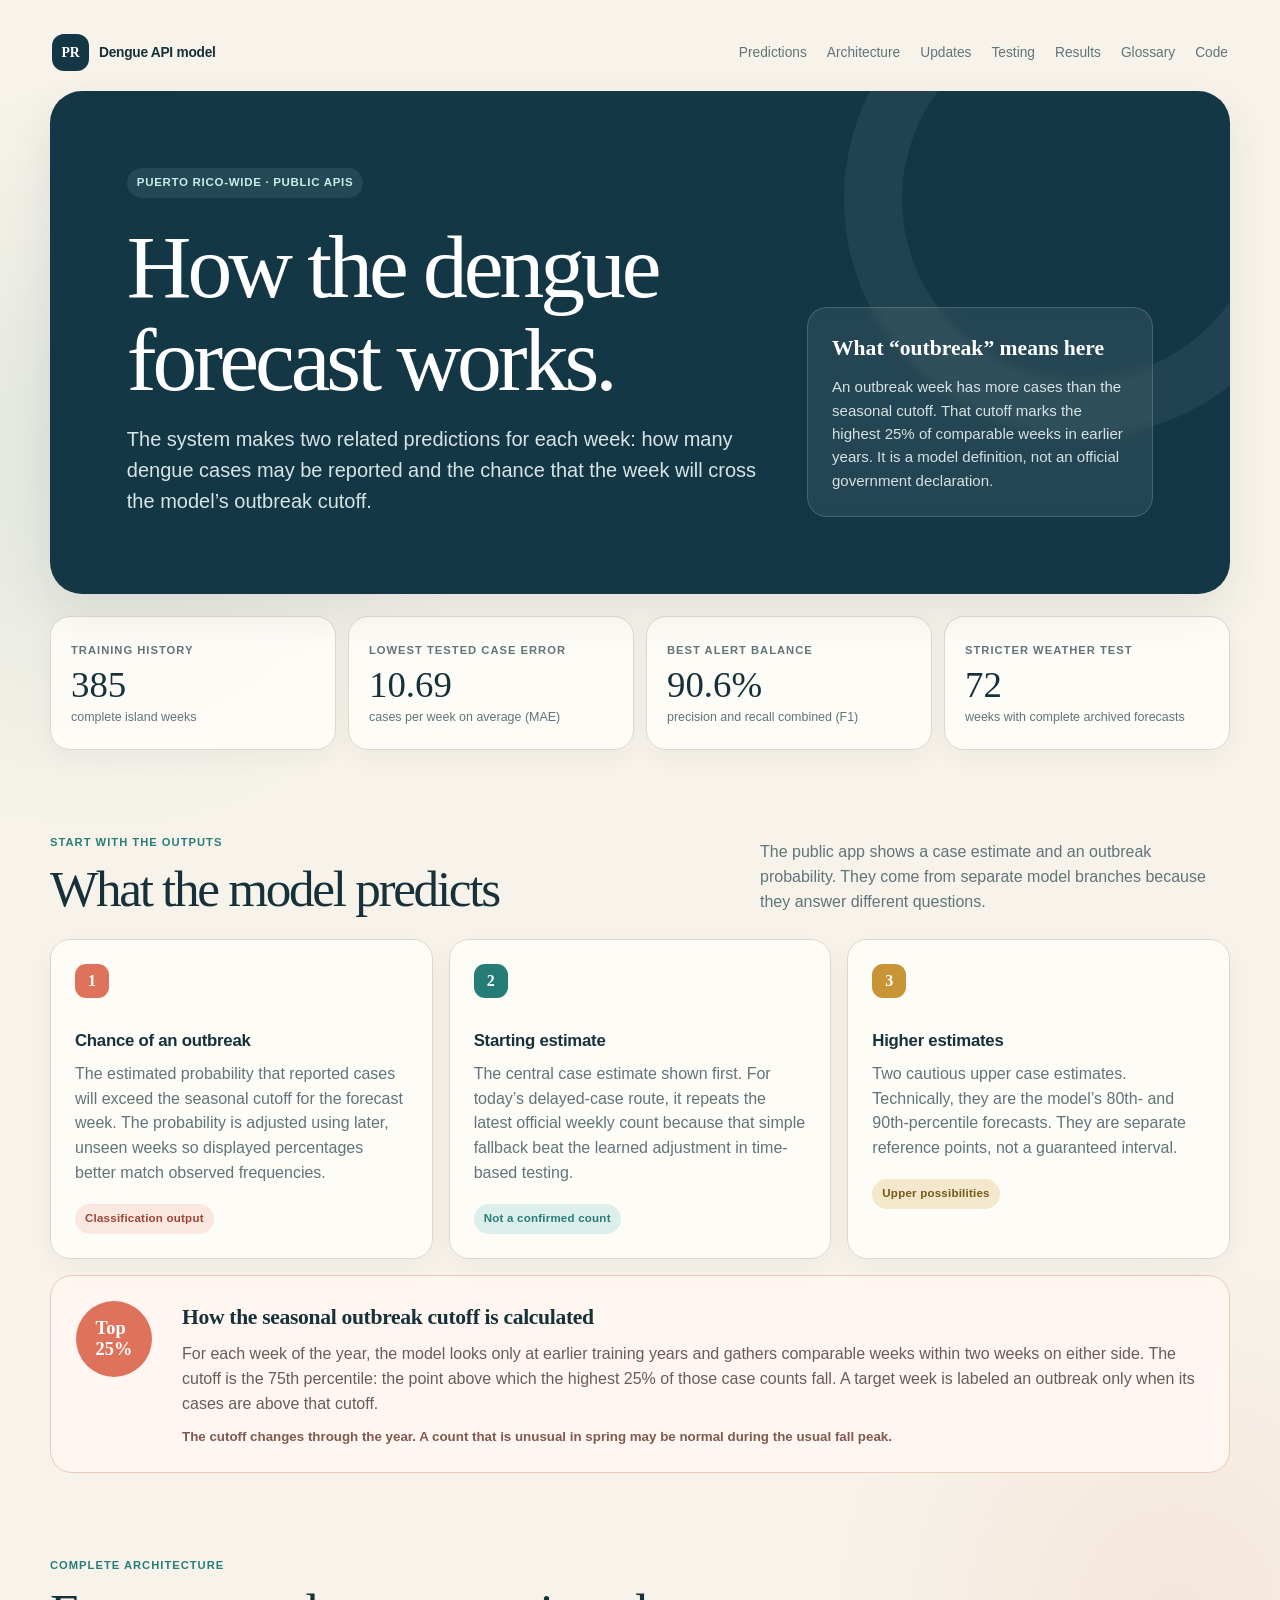
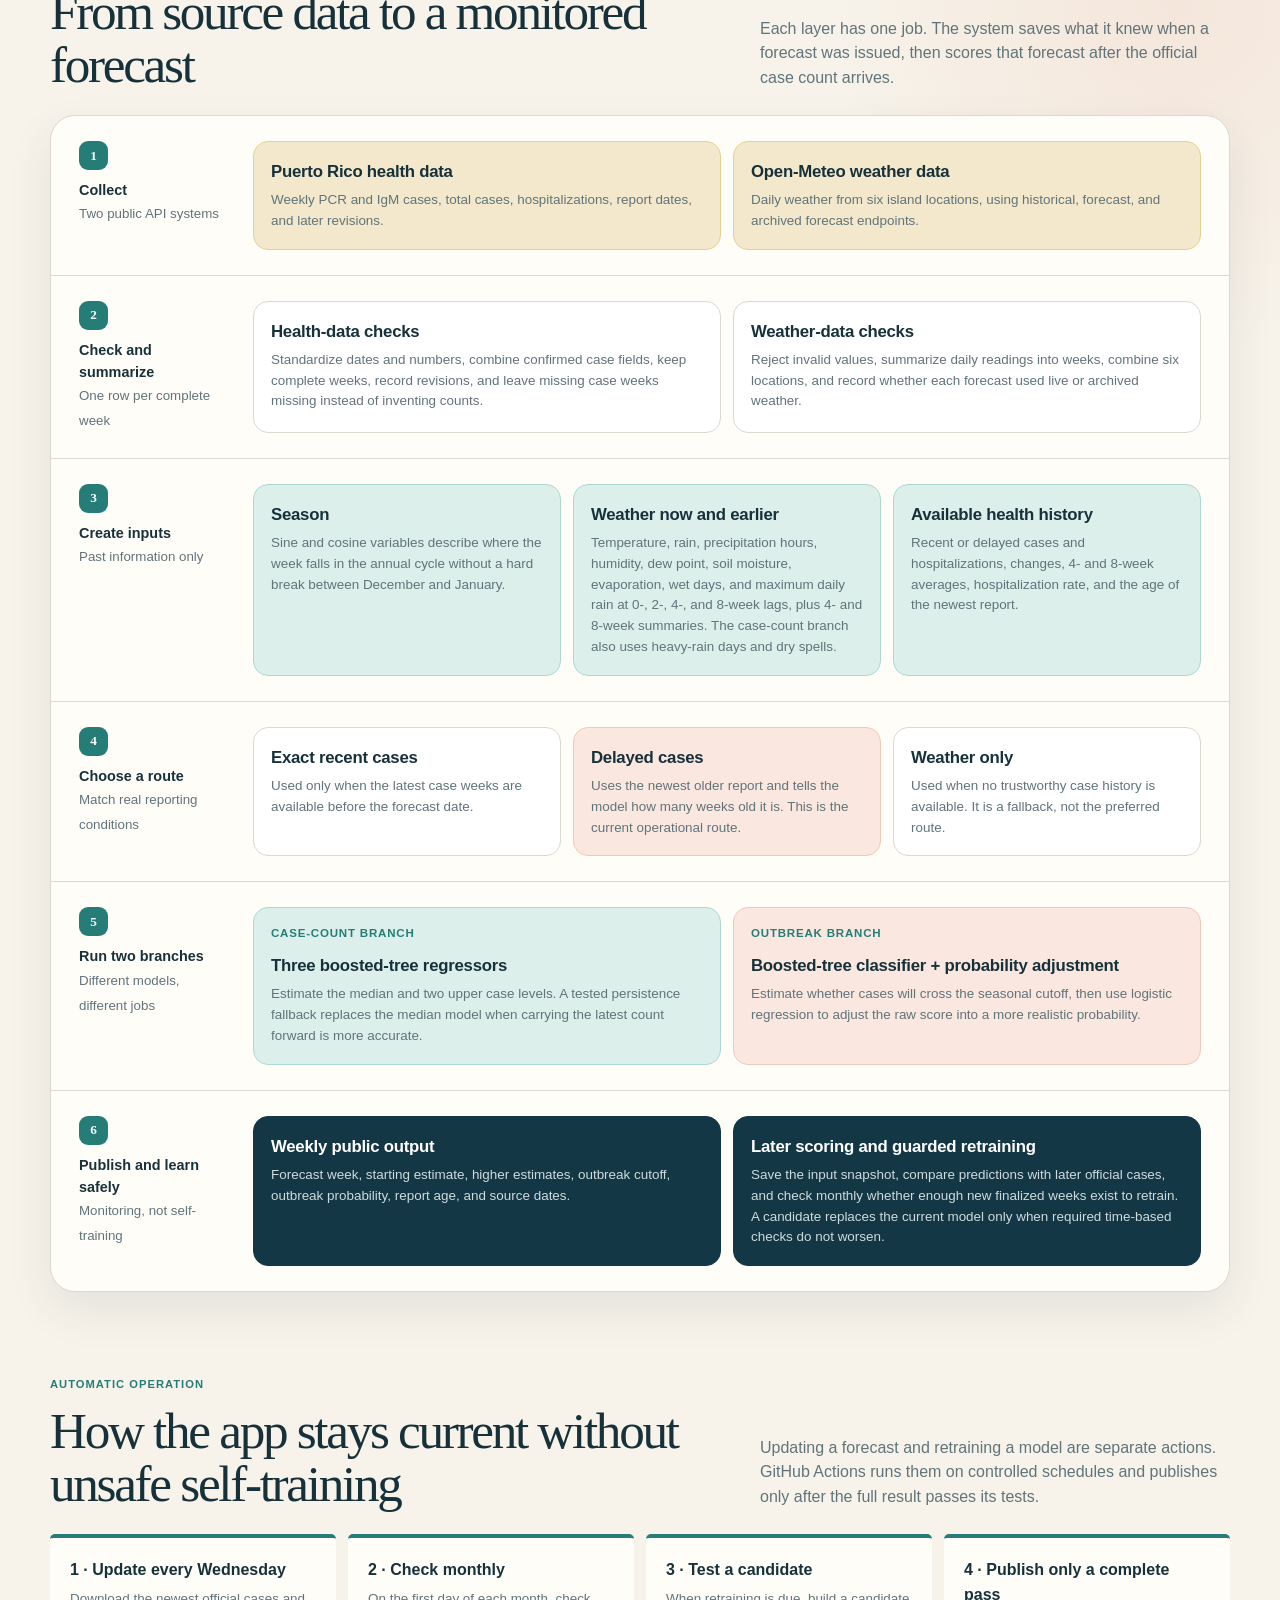
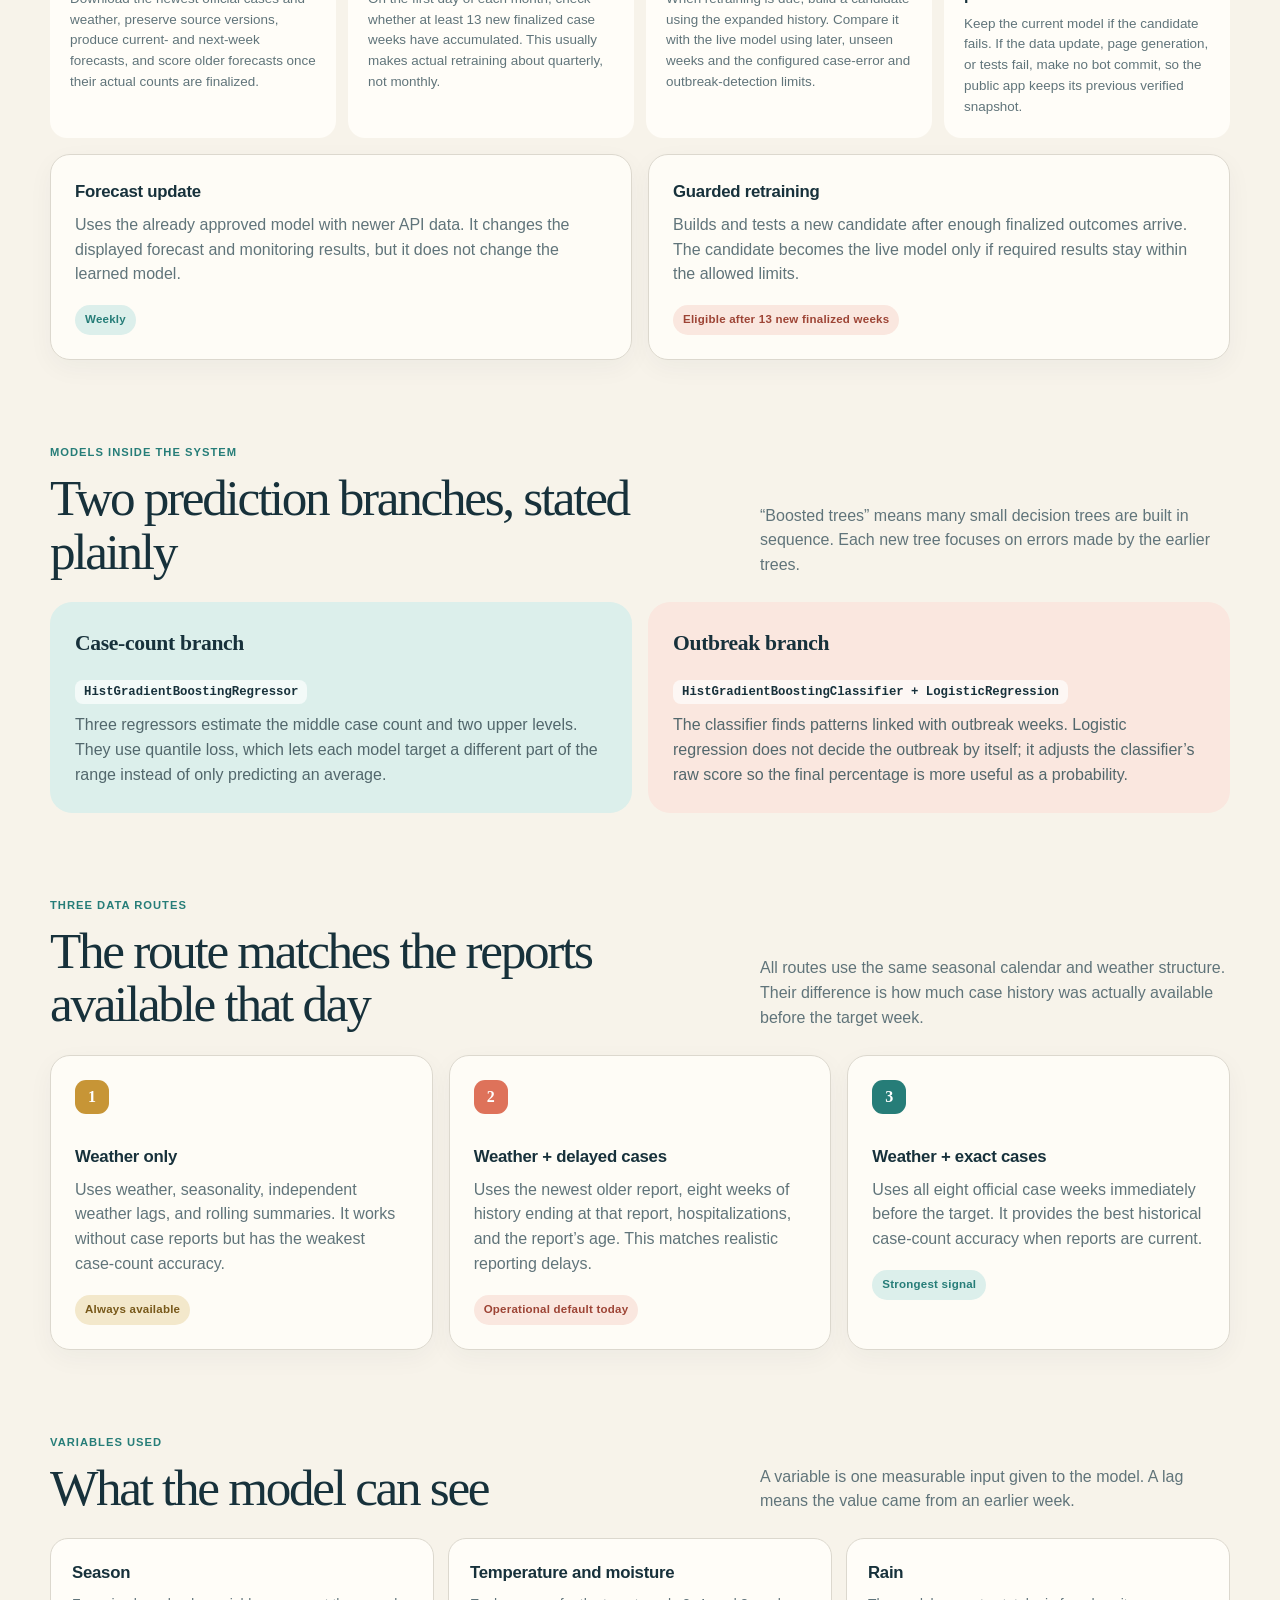
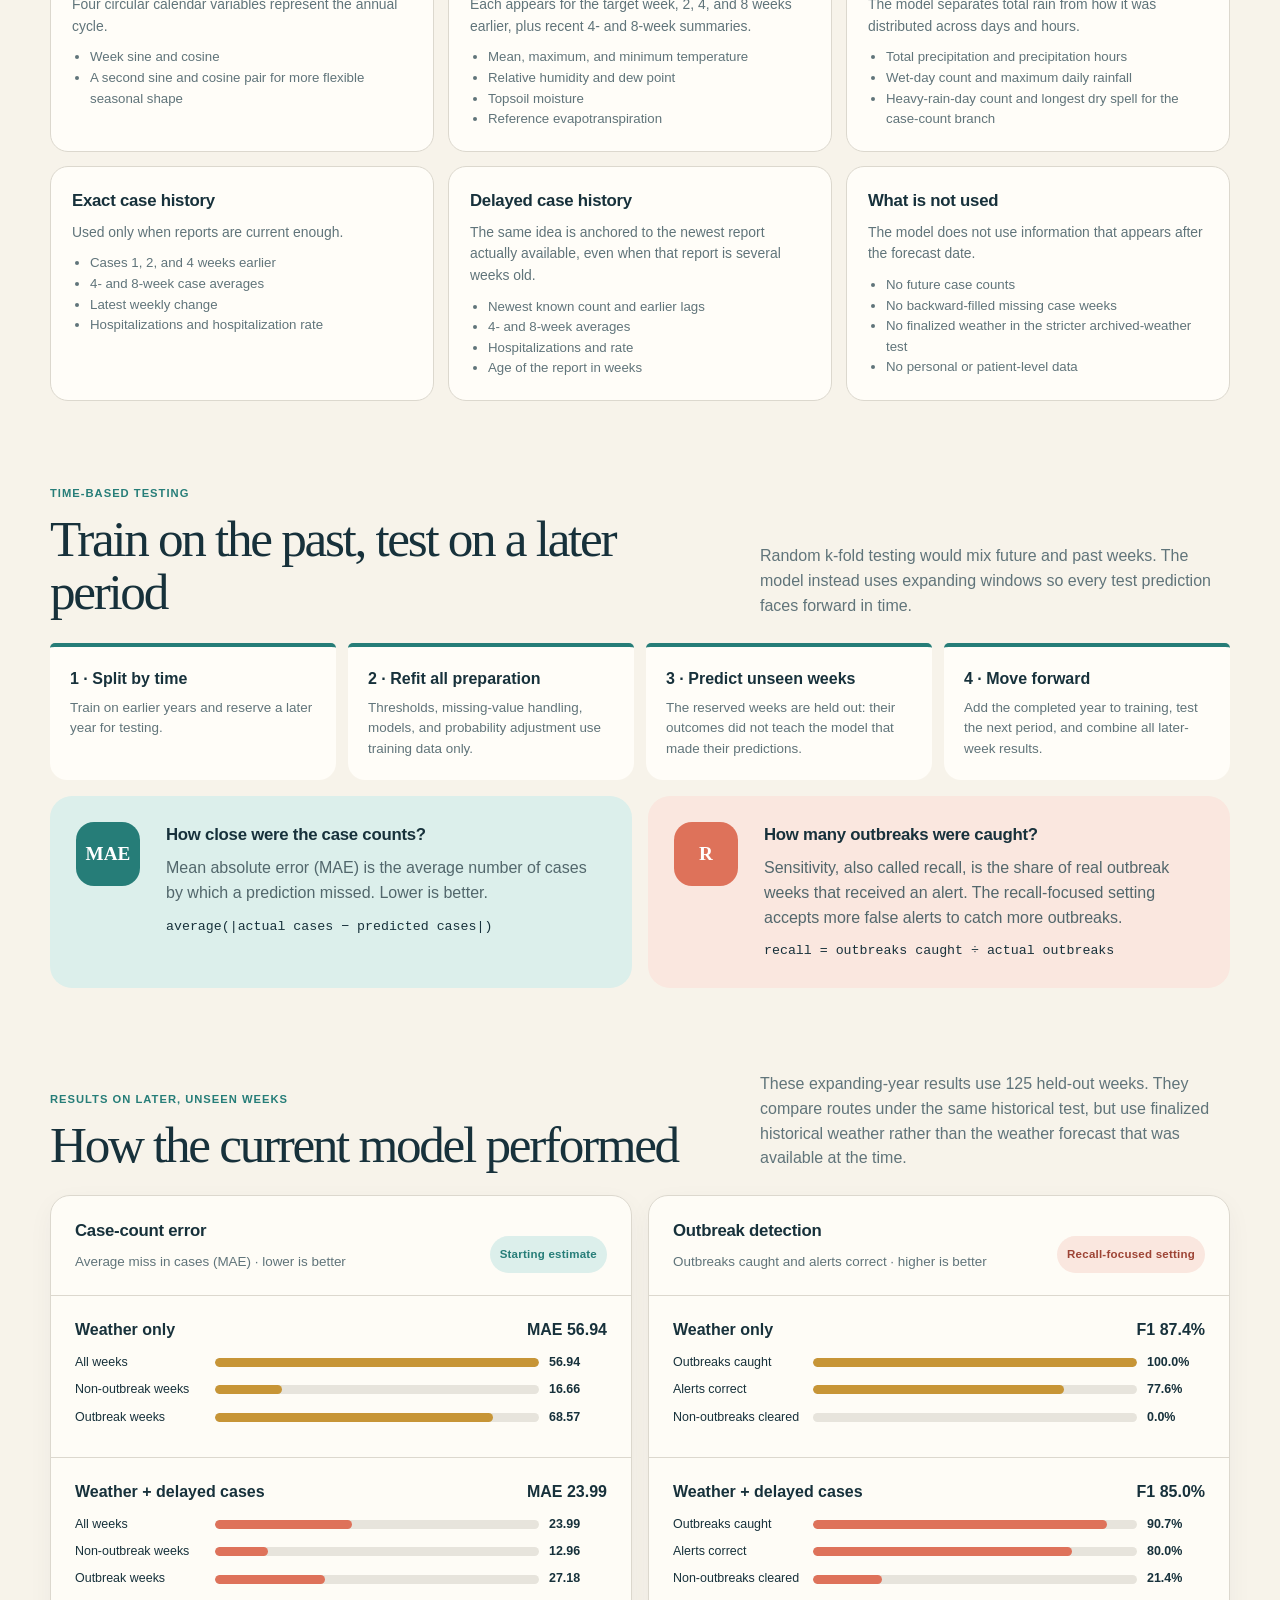
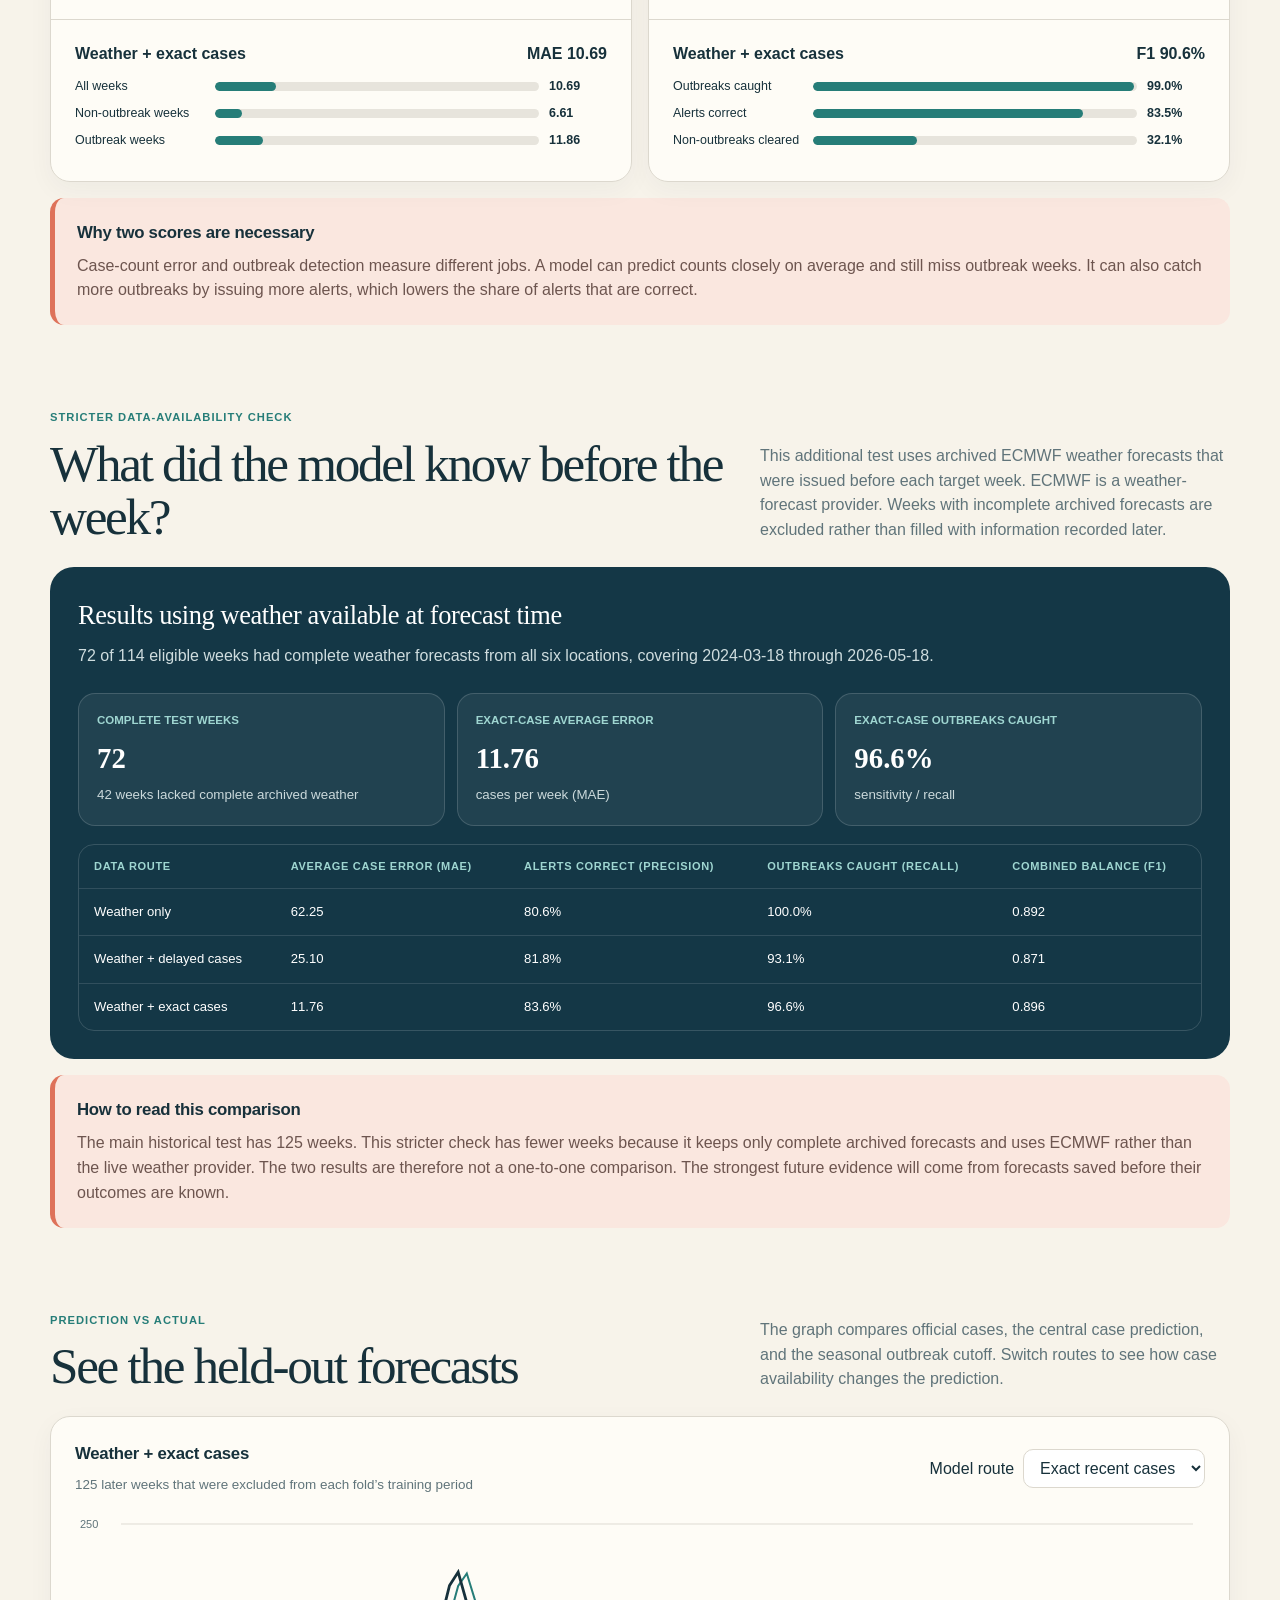
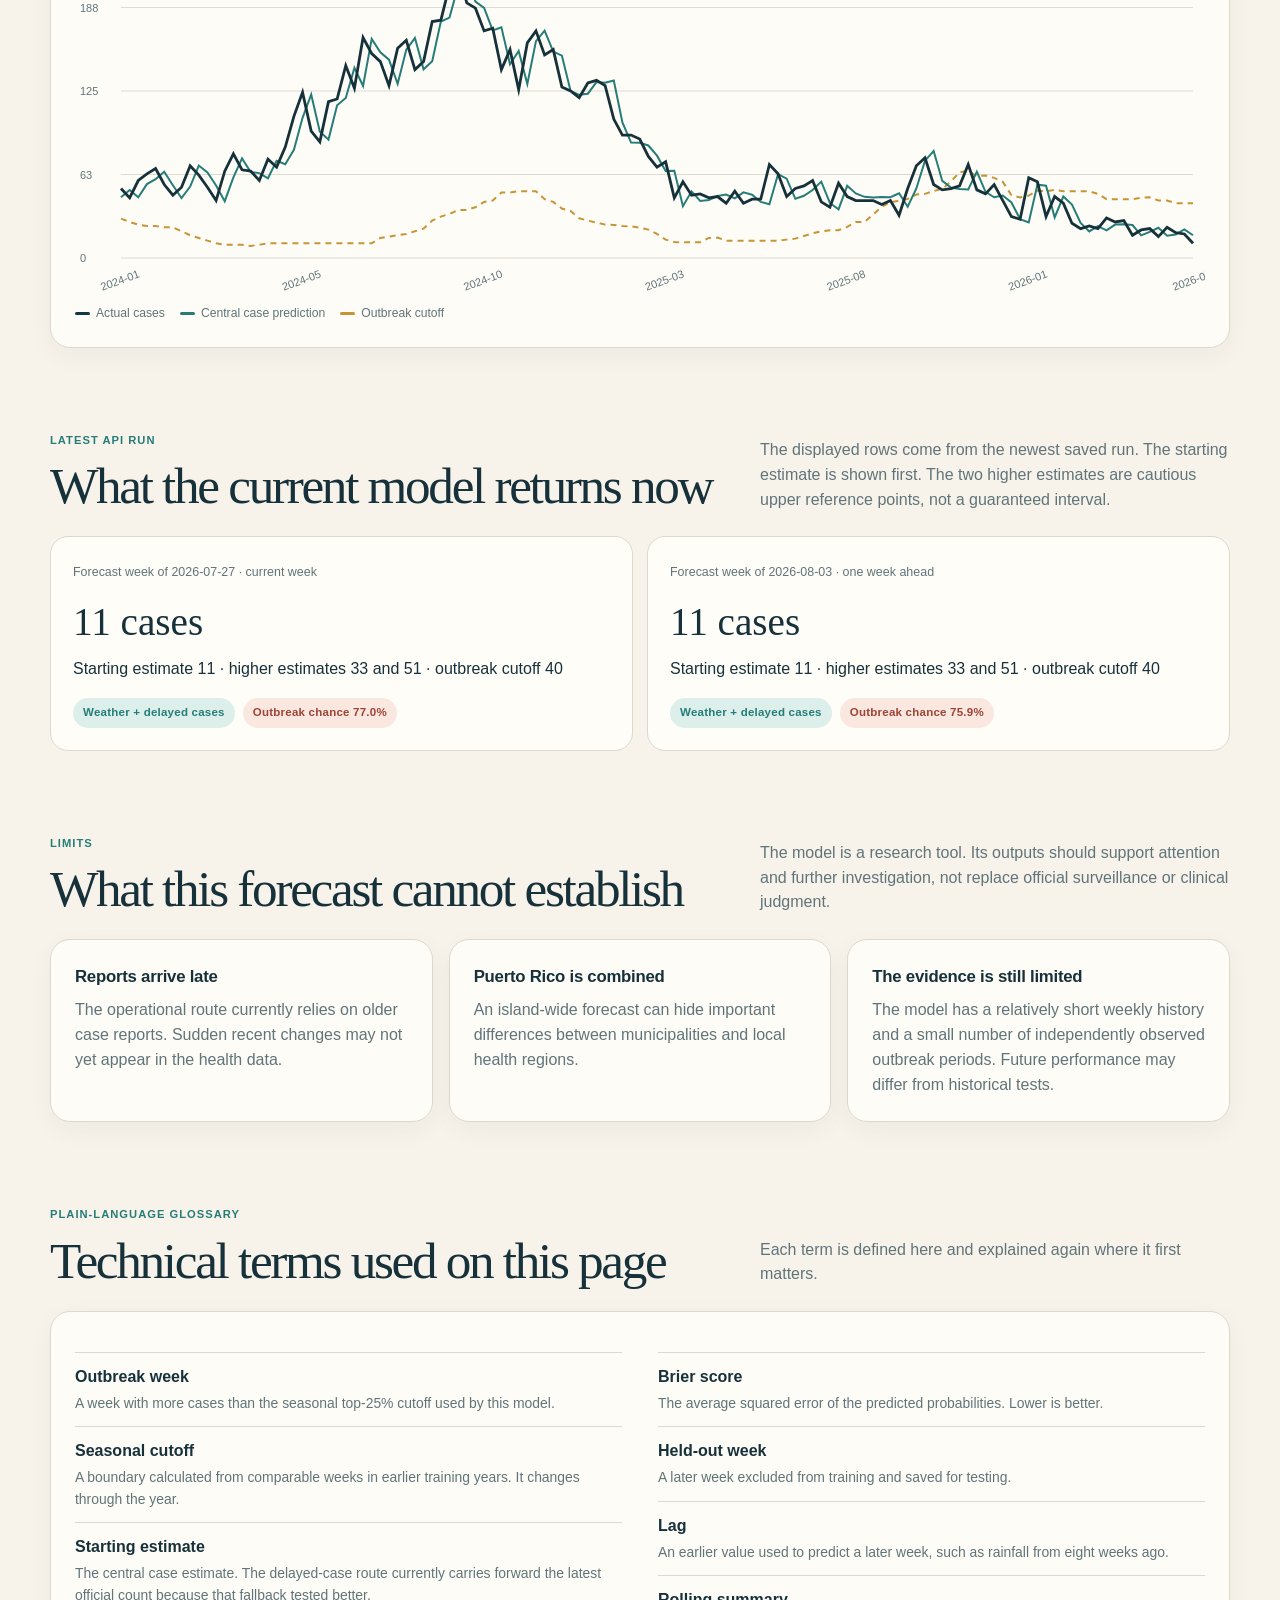
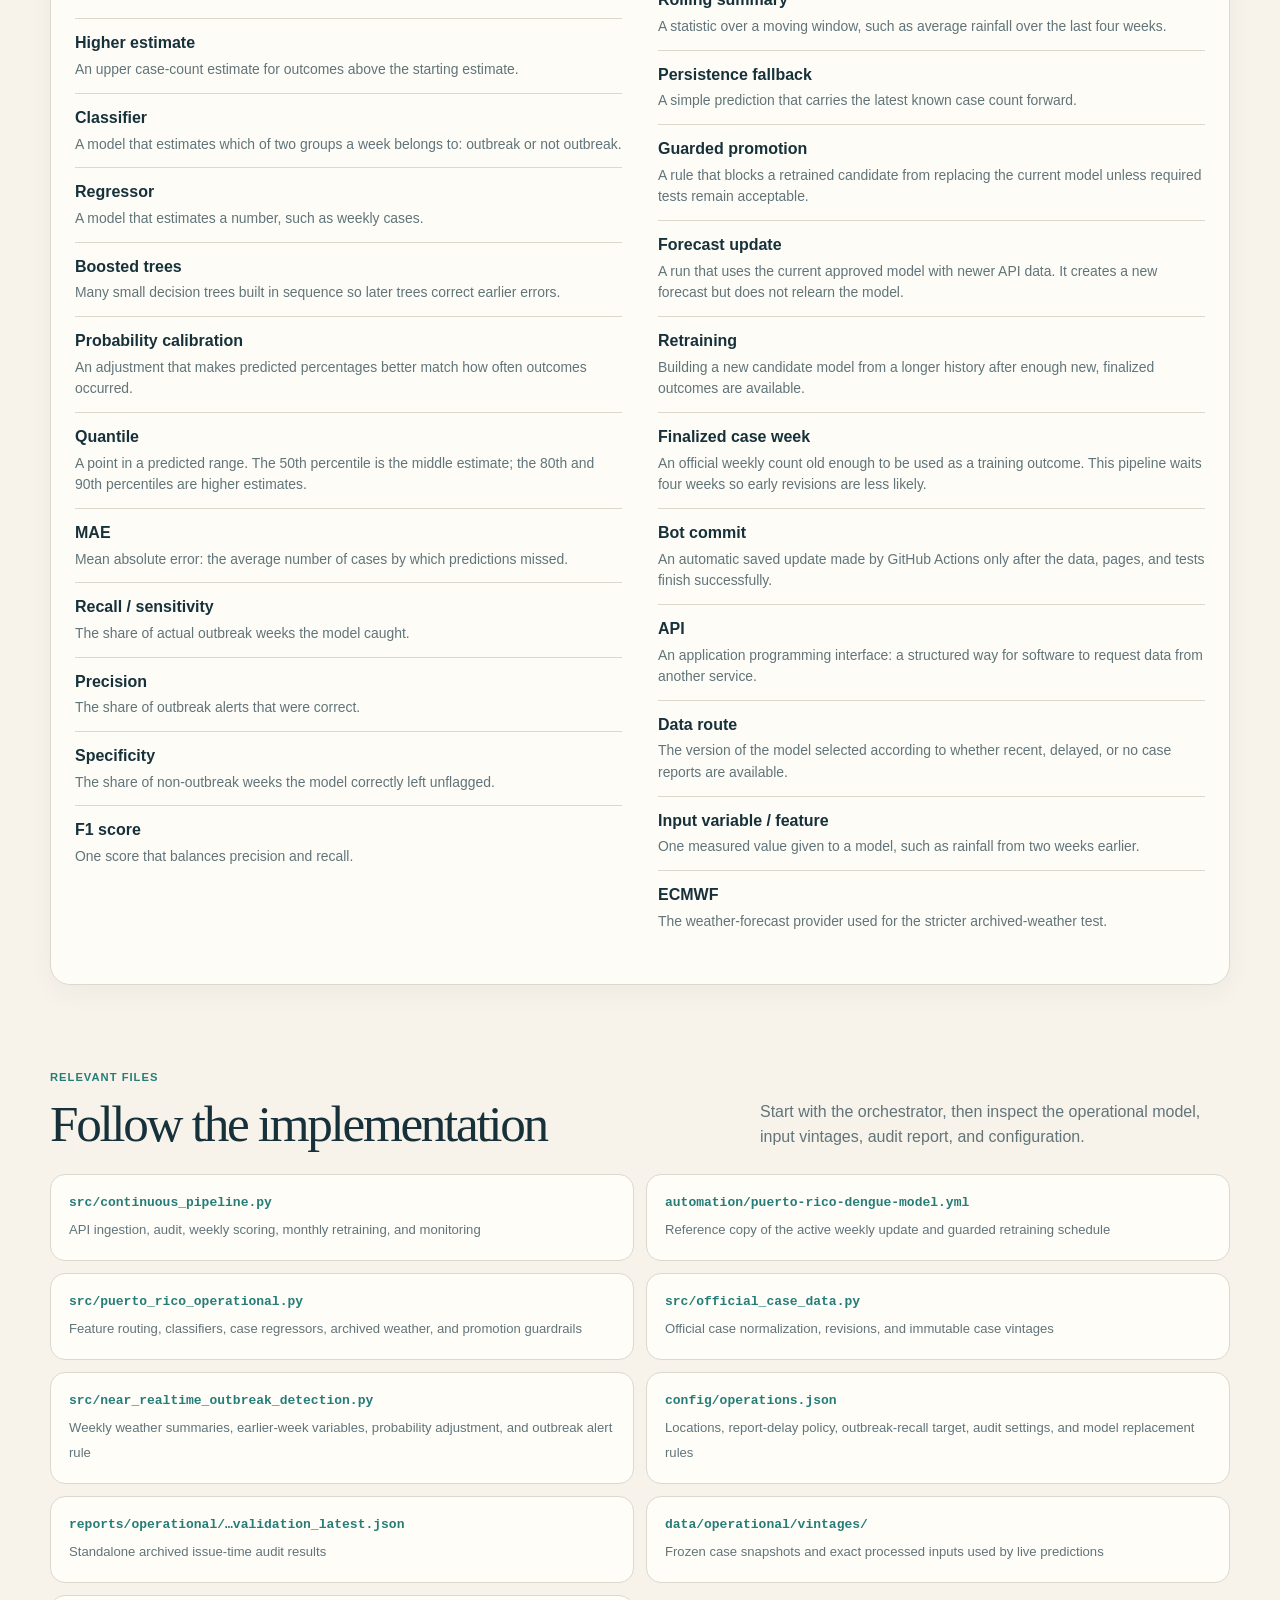
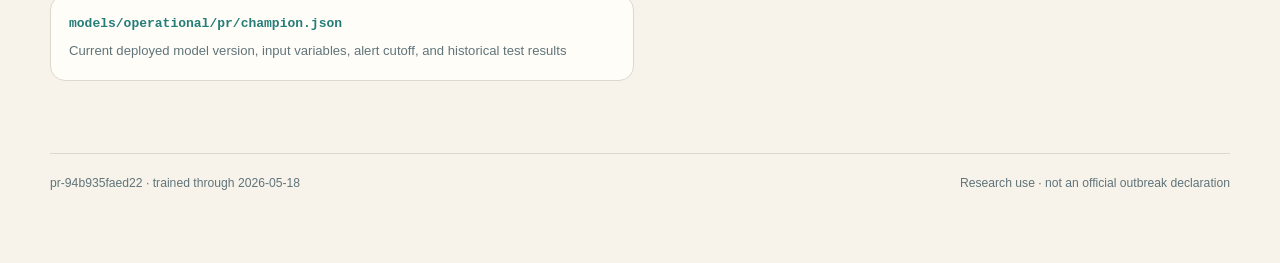
==== commit 0ef8fb67: "feat: automate Puerto Rico model updates" ====
--- a/2026-07-25_Nathan_Nguyen_API_Model/docs/puerto-rico-api-model-focused.html
+++ b/2026-07-25_Nathan_Nguyen_API_Model/docs/puerto-rico-api-model-focused.html
@@ -272,7 +272,7 @@
   <main class="page">
     <nav class="nav">
       <div class="brand"><span class="brand-mark">PR</span><span>Dengue API model</span></div>
-      <div class="nav-links"><a href="#predictions">Predictions</a><a href="#architecture">Architecture</a><a href="#testing">Testing</a><a href="#results">Results</a><a href="#glossary">Glossary</a><a href="#files">Code</a></div>
+      <div class="nav-links"><a href="#predictions">Predictions</a><a href="#architecture">Architecture</a><a href="#updates">Updates</a><a href="#testing">Testing</a><a href="#results">Results</a><a href="#glossary">Glossary</a><a href="#files">Code</a></div>
     </nav>
 
     <header class="hero">
@@ -351,9 +351,23 @@
           <div class="stage-label"><span>6</span><strong>Publish and learn safely</strong><small>Monitoring, not self-training</small></div>
           <div class="architecture-nodes two">
             <article class="architecture-node dark"><h3>Weekly public output</h3><p>Forecast week, starting estimate, higher estimates, outbreak cutoff, outbreak probability, report age, and source dates.</p></article>
-            <article class="architecture-node dark"><h3>Later scoring and guarded retraining</h3><p>Save the input snapshot, compare predictions with later official cases, and retrain on schedule. A candidate replaces the current model only when required time-based checks do not worsen.</p></article>
+            <article class="architecture-node dark"><h3>Later scoring and guarded retraining</h3><p>Save the input snapshot, compare predictions with later official cases, and check monthly whether enough new finalized weeks exist to retrain. A candidate replaces the current model only when required time-based checks do not worsen.</p></article>
           </div>
         </div>
+      </div>
+    </section>
+
+    <section class="section" id="updates">
+      <div class="section-head"><div><div class="kicker">Automatic operation</div><h2>How the app stays current without unsafe self-training</h2></div><p>Updating a forecast and retraining a model are separate actions. GitHub Actions runs them on controlled schedules and publishes only after the full result passes its tests.</p></div>
+      <div class="validation-steps">
+        <article class="validation-step"><strong>1 · Update every Wednesday</strong><p>Download the newest official cases and weather, preserve source versions, produce current- and next-week forecasts, and score older forecasts once their actual counts are finalized.</p></article>
+        <article class="validation-step"><strong>2 · Check monthly</strong><p>On the first day of each month, check whether at least 13 new finalized case weeks have accumulated. This usually makes actual retraining about quarterly, not monthly.</p></article>
+        <article class="validation-step"><strong>3 · Test a candidate</strong><p>When retraining is due, build a candidate using the expanded history. Compare it with the live model using later, unseen weeks and the configured case-error and outbreak-detection limits.</p></article>
+        <article class="validation-step"><strong>4 · Publish only a complete pass</strong><p>Keep the current model if the candidate fails. If the data update, page generation, or tests fail, make no bot commit, so the public app keeps its previous verified snapshot.</p></article>
+      </div>
+      <div class="grid-2" style="margin-top:16px">
+        <article class="card"><h3>Forecast update</h3><p>Uses the already approved model with newer API data. It changes the displayed forecast and monitoring results, but it does not change the learned model.</p><span class="pill">Weekly</span></article>
+        <article class="card coral"><h3>Guarded retraining</h3><p>Builds and tests a new candidate after enough finalized outcomes arrive. The candidate becomes the live model only if required results stay within the allowed limits.</p><span class="pill coral">Eligible after 13 new finalized weeks</span></article>
       </div>
     </section>
 
@@ -467,6 +481,10 @@
           <div><dt>Rolling summary</dt><dd>A statistic over a moving window, such as average rainfall over the last four weeks.</dd></div>
           <div><dt>Persistence fallback</dt><dd>A simple prediction that carries the latest known case count forward.</dd></div>
           <div><dt>Guarded promotion</dt><dd>A rule that blocks a retrained candidate from replacing the current model unless required tests remain acceptable.</dd></div>
+          <div><dt>Forecast update</dt><dd>A run that uses the current approved model with newer API data. It creates a new forecast but does not relearn the model.</dd></div>
+          <div><dt>Retraining</dt><dd>Building a new candidate model from a longer history after enough new, finalized outcomes are available.</dd></div>
+          <div><dt>Finalized case week</dt><dd>An official weekly count old enough to be used as a training outcome. This pipeline waits four weeks so early revisions are less likely.</dd></div>
+          <div><dt>Bot commit</dt><dd>An automatic saved update made by GitHub Actions only after the data, pages, and tests finish successfully.</dd></div>
           <div><dt>API</dt><dd>An application programming interface: a structured way for software to request data from another service.</dd></div>
           <div><dt>Data route</dt><dd>The version of the model selected according to whether recent, delayed, or no case reports are available.</dd></div>
           <div><dt>Input variable / feature</dt><dd>One measured value given to a model, such as rainfall from two weeks earlier.</dd></div>
@@ -479,6 +497,7 @@
       <div class="section-head"><div><div class="kicker">Relevant files</div><h2>Follow the implementation</h2></div><p>Start with the orchestrator, then inspect the operational model, input vintages, audit report, and configuration.</p></div>
       <div class="code-map">
         <a class="file" href="../src/continuous_pipeline.py"><code>src/continuous_pipeline.py</code><span>API ingestion, audit, weekly scoring, monthly retraining, and monitoring</span></a>
+        <a class="file" href="../automation/puerto-rico-dengue-model.yml"><code>automation/puerto-rico-dengue-model.yml</code><span>Reference copy of the active weekly update and guarded retraining schedule</span></a>
         <a class="file" href="../src/puerto_rico_operational.py"><code>src/puerto_rico_operational.py</code><span>Feature routing, classifiers, case regressors, archived weather, and promotion guardrails</span></a>
         <a class="file" href="../src/official_case_data.py"><code>src/official_case_data.py</code><span>Official case normalization, revisions, and immutable case vintages</span></a>
         <a class="file" href="../src/near_realtime_outbreak_detection.py"><code>src/near_realtime_outbreak_detection.py</code><span>Weekly weather summaries, earlier-week variables, probability adjustment, and outbreak alert rule</span></a>
@@ -495,7 +514,7 @@
   <script>
     const MODEL = {"case_forecast_residual_scales":{"weather_plus_delayed_cases":{"0.5":0.0,"0.8":0.0,"0.9":0.0},"weather_plus_recent_cases":{"0.5":0.5,"0.8":1.2000000000000002,"0.9":1.5}},"case_forecast_schema_version":6,"case_forecast_upper_offsets":{"weather_only":{"0.8":100.40374108503126,"0.9":127.04768865292253},"weather_plus_delayed_cases":{"0.8":22.200000000000003,"0.9":40.0},"weather_plus_recent_cases":{"0.8":10.033457039278103,"0.9":18.201448643471018}},"case_source_publication_date":"2026-06-04T15:56:55.527867Z","created_at_utc":"2026-07-18T16:42:33.746084+00:00","delayed_case_training_age_weeks":[4,12],"delayed_case_validation_age_weeks":8,"feature_manifest":{"delayed_health":["delayed_cases_latest","delayed_cases_lag_1","delayed_cases_lag_2","delayed_cases_lag_4","delayed_cases_mean_4","delayed_cases_mean_8","delayed_cases_change_1","delayed_hospitalized_latest","delayed_hospitalized_mean_4","delayed_hospitalization_rate_mean_4","report_age_weeks"],"exact_health":["cases_lag_1","cases_lag_2","cases_lag_4","cases_mean_4","cases_mean_8","cases_change_1","hospitalized_lag_1","hospitalized_lag_2","hospitalized_mean_4","hospitalization_rate_mean_4"],"weather":["week_sin_1","week_cos_1","week_sin_2","week_cos_2","temperature_2m_mean_lag_0","temperature_2m_mean_lag_2","temperature_2m_mean_lag_4","temperature_2m_mean_lag_8","temperature_2m_mean_rolling_4","temperature_2m_mean_rolling_8","temperature_2m_max_lag_0","temperature_2m_max_lag_2","temperature_2m_max_lag_4","temperature_2m_max_lag_8","temperature_2m_max_rolling_4","temperature_2m_max_rolling_8","temperature_2m_min_lag_0","temperature_2m_min_lag_2","temperature_2m_min_lag_4","temperature_2m_min_lag_8","temperature_2m_min_rolling_4","temperature_2m_min_rolling_8","precipitation_sum_lag_0","precipitation_sum_lag_2","precipitation_sum_lag_4","precipitation_sum_lag_8","precipitation_sum_rolling_4","precipitation_sum_rolling_8","precipitation_hours_lag_0","precipitation_hours_lag_2","precipitation_hours_lag_4","precipitation_hours_lag_8","precipitation_hours_rolling_4","precipitation_hours_rolling_8","relative_humidity_2m_mean_lag_0","relative_humidity_2m_mean_lag_2","relative_humidity_2m_mean_lag_4","relative_humidity_2m_mean_lag_8","relative_humidity_2m_mean_rolling_4","relative_humidity_2m_mean_rolling_8","dew_point_2m_mean_lag_0","dew_point_2m_mean_lag_2","dew_point_2m_mean_lag_4","dew_point_2m_mean_lag_8","dew_point_2m_mean_rolling_4","dew_point_2m_mean_rolling_8","soil_moisture_0_to_7cm_mean_lag_0","soil_moisture_0_to_7cm_mean_lag_2","soil_moisture_0_to_7cm_mean_lag_4","soil_moisture_0_to_7cm_mean_lag_8","soil_moisture_0_to_7cm_mean_rolling_4","soil_moisture_0_to_7cm_mean_rolling_8","et0_fao_evapotranspiration_lag_0","et0_fao_evapotranspiration_lag_2","et0_fao_evapotranspiration_lag_4","et0_fao_evapotranspiration_lag_8","et0_fao_evapotranspiration_rolling_4","et0_fao_evapotranspiration_rolling_8","wet_day_count_lag_0","wet_day_count_lag_2","wet_day_count_lag_4","wet_day_count_lag_8","wet_day_count_rolling_4","wet_day_count_rolling_8","max_daily_rainfall_lag_0","max_daily_rainfall_lag_2","max_daily_rainfall_lag_4","max_daily_rainfall_lag_8","max_daily_rainfall_rolling_4","max_daily_rainfall_rolling_8"],"weather_case_forecast":["week_sin_1","week_cos_1","week_sin_2","week_cos_2","temperature_2m_mean_lag_0","temperature_2m_mean_lag_2","temperature_2m_mean_lag_4","temperature_2m_mean_lag_8","temperature_2m_mean_rolling_4","temperature_2m_mean_rolling_8","temperature_2m_max_lag_0","temperature_2m_max_lag_2","temperature_2m_max_lag_4","temperature_2m_max_lag_8","temperature_2m_max_rolling_4","temperature_2m_max_rolling_8","temperature_2m_min_lag_0","temperature_2m_min_lag_2","temperature_2m_min_lag_4","temperature_2m_min_lag_8","temperature_2m_min_rolling_4","temperature_2m_min_rolling_8","precipitation_sum_lag_0","precipitation_sum_lag_2","precipitation_sum_lag_4","precipitation_sum_lag_8","precipitation_sum_rolling_4","precipitation_sum_rolling_8","precipitation_hours_lag_0","precipitation_hours_lag_2","precipitation_hours_lag_4","precipitation_hours_lag_8","precipitation_hours_rolling_4","precipitation_hours_rolling_8","relative_humidity_2m_mean_lag_0","relative_humidity_2m_mean_lag_2","relative_humidity_2m_mean_lag_4","relative_humidity_2m_mean_lag_8","relative_humidity_2m_mean_rolling_4","relative_humidity_2m_mean_rolling_8","dew_point_2m_mean_lag_0","dew_point_2m_mean_lag_2","dew_point_2m_mean_lag_4","dew_point_2m_mean_lag_8","dew_point_2m_mean_rolling_4","dew_point_2m_mean_rolling_8","soil_moisture_0_to_7cm_mean_lag_0","soil_moisture_0_to_7cm_mean_lag_2","soil_moisture_0_to_7cm_mean_lag_4","soil_moisture_0_to_7cm_mean_lag_8","soil_moisture_0_to_7cm_mean_rolling_4","soil_moisture_0_to_7cm_mean_rolling_8","et0_fao_evapotranspiration_lag_0","et0_fao_evapotranspiration_lag_2","et0_fao_evapotranspiration_lag_4","et0_fao_evapotranspiration_lag_8","et0_fao_evapotranspiration_rolling_4","et0_fao_evapotranspiration_rolling_8","wet_day_count_lag_0","wet_day_count_lag_2","wet_day_count_lag_4","wet_day_count_lag_8","wet_day_count_rolling_4","wet_day_count_rolling_8","max_daily_rainfall_lag_0","max_daily_rainfall_lag_2","max_daily_rainfall_lag_4","max_daily_rainfall_lag_8","max_daily_rainfall_rolling_4","max_daily_rainfall_rolling_8","heavy_rain_day_count_lag_0","heavy_rain_day_count_lag_2","heavy_rain_day_count_lag_4","heavy_rain_day_count_lag_8","heavy_rain_day_count_rolling_4","heavy_rain_day_count_rolling_8","longest_dry_spell_days_lag_0","longest_dry_spell_days_lag_2","longest_dry_spell_days_lag_4","longest_dry_spell_days_lag_8","longest_dry_spell_days_rolling_4","longest_dry_spell_days_rolling_8"]},"geography":"pr","geography_name":"Puerto Rico","model_schema_version":5,"model_version":"pr-94b935faed22","outbreak_definition":"seasonal_prior_years_q75","training_data_cutoff":"2026-05-18","training_rows":385,"training_weather_cache_state":"fresh_cache","weather_only_alert_gate":0.77,"weather_only_case_forecast_metrics":{"held_out_rows":125.0,"mae":56.943066772667564,"median_absolute_error":42.3482976376455,"normal_week_mae":16.65634758361734,"outbreak_week_mae":68.57222282723875,"p50_threshold_precision":0.9016393442622951,"p50_threshold_recall":0.5670103092783505,"p50_used_persistence_fallback":false,"p80_coverage":0.544,"p80_pinball_loss":29.318920381709127,"p90_coverage":0.632,"p90_pinball_loss":28.304244759202135,"persistence_mae":10.904},"weather_only_metrics":{"brier":0.17382347473432308,"f1":0.8738738738738738,"held_out_rows":125.0,"pr_auc":0.7917180390060263,"precision":0.776,"recall":1.0},"weather_plus_delayed_cases_alert_gate":0.75,"weather_plus_delayed_cases_case_forecast_metrics":{"held_out_rows":125.0,"mae":23.992,"median_absolute_error":19.0,"normal_week_mae":12.964285714285714,"outbreak_week_mae":27.175257731958762,"p50_threshold_precision":0.9117647058823529,"p50_threshold_recall":0.9587628865979382,"p50_used_persistence_fallback":true,"p80_coverage":0.76,"p80_pinball_loss":10.30684742465833,"p90_coverage":0.808,"p90_pinball_loss":6.999535863476987,"persistence_mae":23.992},"weather_plus_delayed_cases_metrics":{"brier":0.17203933693225876,"f1":0.8502415458937198,"held_out_rows":125.0,"pr_auc":0.78769330035575,"precision":0.8,"recall":0.9072164948453608},"weather_plus_recent_cases_alert_gate":0.75,"weather_plus_recent_cases_case_forecast_metrics":{"held_out_rows":125.0,"mae":10.686124023049931,"median_absolute_error":7.658445808312507,"normal_week_mae":6.614882701055818,"outbreak_week_mae":11.861327703625552,"p50_threshold_precision":0.9591836734693877,"p50_threshold_recall":0.9690721649484536,"p50_used_persistence_fallback":false,"p80_coverage":0.768,"p80_pinball_loss":4.376428347672742,"p90_coverage":0.84,"p90_pinball_loss":3.2109364516979784,"persistence_mae":10.904},"weather_plus_recent_cases_metrics":{"brier":0.1627410292581998,"f1":0.9056603773584906,"held_out_rows":125.0,"pr_auc":0.872615930861263,"precision":0.8347826086956521,"recall":0.9896907216494846}};
     const VALIDATION = [{"date":"2024-01-01","year":2024,"variant":"weather_only","actual":52.0,"threshold":29.5,"outbreak":1,"p50":20.771,"p80":49.966,"p90":56.125},{"date":"2024-01-08","year":2024,"variant":"weather_only","actual":45.0,"threshold":27.0,"outbreak":1,"p50":22.238,"p80":51.433,"p90":57.592},{"date":"2024-01-15","year":2024,"variant":"weather_only","actual":58.0,"threshold":25.0,"outbreak":1,"p50":22.594,"p80":51.79,"p90":57.949},{"date":"2024-01-22","year":2024,"variant":"weather_only","actual":63.0,"threshold":24.0,"outbreak":1,"p50":19.859,"p80":49.055,"p90":55.214},{"date":"2024-01-29","year":2024,"variant":"weather_only","actual":67.0,"threshold":24.0,"outbreak":1,"p50":21.9,"p80":51.096,"p90":57.255},{"date":"2024-02-05","year":2024,"variant":"weather_only","actual":55.0,"threshold":23.0,"outbreak":1,"p50":23.956,"p80":53.151,"p90":59.31},{"date":"2024-02-12","year":2024,"variant":"weather_only","actual":47.0,"threshold":23.0,"outbreak":1,"p50":23.418,"p80":52.614,"p90":58.773},{"date":"2024-02-19","year":2024,"variant":"weather_only","actual":53.0,"threshold":20.0,"outbreak":1,"p50":18.387,"p80":47.582,"p90":53.741},{"date":"2024-02-26","year":2024,"variant":"weather_only","actual":69.0,"threshold":17.0,"outbreak":1,"p50":18.148,"p80":47.343,"p90":53.502},{"date":"2024-03-04","year":2024,"variant":"weather_only","actual":62.0,"threshold":15.0,"outbreak":1,"p50":14.381,"p80":43.576,"p90":49.736},{"date":"2024-03-11","year":2024,"variant":"weather_only","actual":53.0,"threshold":13.0,"outbreak":1,"p50":15.065,"p80":44.26,"p90":50.419},{"date":"2024-03-18","year":2024,"variant":"weather_only","actual":43.0,"threshold":11.0,"outbreak":1,"p50":15.346,"p80":44.542,"p90":50.701},{"date":"2024-03-25","year":2024,"variant":"weather_only","actual":65.0,"threshold":10.0,"outbreak":1,"p50":16.502,"p80":45.697,"p90":51.856},{"date":"2024-04-01","year":2024,"variant":"weather_only","actual":78.0,"threshold":10.0,"outbreak":1,"p50":10.211,"p80":39.407,"p90":45.566},{"date":"2024-04-08","year":2024,"variant":"weather_only","actual":66.0,"threshold":10.0,"outbreak":1,"p50":9.768,"p80":38.963,"p90":45.123},{"date":"2024-04-15","year":2024,"variant":"weather_only","actual":65.0,"threshold":9.0,"outbreak":1,"p50":9.113,"p80":38.309,"p90":44.468},{"date":"2024-04-22","year":2024,"variant":"weather_only","actual":58.0,"threshold":10.0,"outbreak":1,"p50":10.388,"p80":39.583,"p90":45.742},{"date":"2024-04-29","year":2024,"variant":"weather_only","actual":74.0,"threshold":11.0,"outbreak":1,"p50":11.349,"p80":40.544,"p90":46.704},{"date":"2024-05-06","year":2024,"variant":"weather_only","actual":68.0,"threshold":11.0,"outbreak":1,"p50":13.405,"p80":42.6,"p90":48.759},{"date":"2024-05-13","year":2024,"variant":"weather_only","actual":83.0,"threshold":11.0,"outbreak":1,"p50":13.985,"p80":43.181,"p90":49.34},{"date":"2024-05-20","year":2024,"variant":"weather_only","actual":106.0,"threshold":11.0,"outbreak":1,"p50":13.142,"p80":42.337,"p90":48.496},{"date":"2024-05-27","year":2024,"variant":"weather_only","actual":124.0,"threshold":11.0,"outbreak":1,"p50":16.071,"p80":45.267,"p90":51.426},{"date":"2024-06-03","year":2024,"variant":"weather_only","actual":95.0,"threshold":11.0,"outbreak":1,"p50":16.186,"p80":45.382,"p90":51.541},{"date":"2024-06-10","year":2024,"variant":"weather_only","actual":87.0,"threshold":11.0,"outbreak":1,"p50":16.113,"p80":45.308,"p90":51.467},{"date":"2024-06-17","year":2024,"variant":"weather_only","actual":117.0,"threshold":11.0,"outbreak":1,"p50":13.624,"p80":42.82,"p90":48.979},{"date":"2024-06-24","year":2024,"variant":"weather_only","actual":119.0,"threshold":11.0,"outbreak":1,"p50":20.063,"p80":49.258,"p90":55.417},{"date":"2024-07-01","year":2024,"variant":"weather_only","actual":144.0,"threshold":11.0,"outbreak":1,"p50":21.605,"p80":50.8,"p90":56.96},{"date":"2024-07-08","year":2024,"variant":"weather_only","actual":127.0,"threshold":11.0,"outbreak":1,"p50":18.212,"p80":47.407,"p90":53.566},{"date":"2024-07-15","year":2024,"variant":"weather_only","actual":165.0,"threshold":11.0,"outbreak":1,"p50":27.087,"p80":56.283,"p90":62.442},{"date":"2024-07-22","year":2024,"variant":"weather_only","actual":153.0,"threshold":11.0,"outbreak":1,"p50":28.486,"p80":57.681,"p90":63.84},{"date":"2024-07-29","year":2024,"variant":"weather_only","actual":147.0,"threshold":15.0,"outbreak":1,"p50":25.242,"p80":54.438,"p90":60.597},{"date":"2024-08-05","year":2024,"variant":"weather_only","actual":129.0,"threshold":16.0,"outbreak":1,"p50":29.339,"p80":58.535,"p90":64.694},{"date":"2024-08-12","year":2024,"variant":"weather_only","actual":157.0,"threshold":17.0,"outbreak":1,"p50":20.243,"p80":49.438,"p90":55.597},{"date":"2024-08-19","year":2024,"variant":"weather_only","actual":163.0,"threshold":18.0,"outbreak":1,"p50":23.647,"p80":52.842,"p90":59.002},{"date":"2024-08-26","year":2024,"variant":"weather_only","actual":141.0,"threshold":20.0,"outbreak":1,"p50":26.92,"p80":56.115,"p90":62.274},{"date":"2024-09-02","year":2024,"variant":"weather_only","actual":147.0,"threshold":22.0,"outbreak":1,"p50":21.388,"p80":50.584,"p90":56.743},{"date":"2024-09-09","year":2024,"variant":"weather_only","actual":177.0,"threshold":28.0,"outbreak":1,"p50":19.373,"p80":48.569,"p90":54.728},{"date":"2024-09-16","year":2024,"variant":"weather_only","actual":178.0,"threshold":31.0,"outbreak":1,"p50":21.711,"p80":50.906,"p90":57.066},{"date":"2024-09-23","year":2024,"variant":"weather_only","actual":204.0,"threshold":33.0,"outbreak":1,"p50":31.385,"p80":60.58,"p90":66.74},{"date":"2024-09-30","year":2024,"variant":"weather_only","actual":214.0,"threshold":36.0,"outbreak":1,"p50":35.306,"p80":64.501,"p90":70.66},{"date":"2024-10-07","year":2024,"variant":"weather_only","actual":191.0,"threshold":36.0,"outbreak":1,"p50":30.823,"p80":60.019,"p90":66.178},{"date":"2024-10-14","year":2024,"variant":"weather_only","actual":187.0,"threshold":38.0,"outbreak":1,"p50":30.873,"p80":60.068,"p90":66.228},{"date":"2024-10-21","year":2024,"variant":"weather_only","actual":170.0,"threshold":42.0,"outbreak":1,"p50":31.31,"p80":60.506,"p90":66.665},{"date":"2024-10-28","year":2024,"variant":"weather_only","actual":172.0,"threshold":43.0,"outbreak":1,"p50":29.359,"p80":58.555,"p90":64.714},{"date":"2024-11-04","year":2024,"variant":"weather_only","actual":141.0,"threshold":49.0,"outbreak":1,"p50":30.457,"p80":59.653,"p90":65.812},{"date":"2024-11-11","year":2024,"variant":"weather_only","actual":156.0,"threshold":49.0,"outbreak":1,"p50":29.994,"p80":59.189,"p90":65.348},{"date":"2024-11-18","year":2024,"variant":"weather_only","actual":126.0,"threshold":50.0,"outbreak":1,"p50":26.951,"p80":56.146,"p90":62.305},{"date":"2024-11-25","year":2024,"variant":"weather_only","actual":161.0,"threshold":50.0,"outbreak":1,"p50":33.258,"p80":62.453,"p90":68.613},{"date":"2024-12-02","year":2024,"variant":"weather_only","actual":170.0,"threshold":50.0,"outbreak":1,"p50":38.088,"p80":67.283,"p90":73.442},{"date":"2024-12-09","year":2024,"variant":"weather_only","actual":152.0,"threshold":44.0,"outbreak":1,"p50":34.633,"p80":63.829,"p90":69.988},{"date":"2024-12-16","year":2024,"variant":"weather_only","actual":156.0,"threshold":42.0,"outbreak":1,"p50":34.537,"p80":63.732,"p90":69.891},{"date":"2024-12-23","year":2024,"variant":"weather_only","actual":128.0,"threshold":37.0,"outbreak":1,"p50":28.695,"p80":57.89,"p90":64.05},{"date":"2024-12-30","year":2025,"variant":"weather_only","actual":125.0,"threshold":35.25,"outbreak":1,"p50":42.854,"p80":113.741,"p90":166.308},{"date":"2025-01-06","year":2025,"variant":"weather_only","actual":120.0,"threshold":29.75,"outbreak":1,"p50":35.841,"p80":106.728,"p90":159.296},{"date":"2025-01-13","year":2025,"variant":"weather_only","actual":131.0,"threshold":28.0,"outbreak":1,"p50":39.378,"p80":110.266,"p90":162.833},{"date":"2025-01-20","year":2025,"variant":"weather_only","actual":133.0,"threshold":26.5,"outbreak":1,"p50":35.699,"p80":106.586,"p90":159.154},{"date":"2025-01-27","year":2025,"variant":"weather_only","actual":129.0,"threshold":25.0,"outbreak":1,"p50":36.059,"p80":106.947,"p90":159.514},{"date":"2025-02-03","year":2025,"variant":"weather_only","actual":104.0,"threshold":24.75,"outbreak":1,"p50":34.823,"p80":105.711,"p90":158.278},{"date":"2025-02-10","year":2025,"variant":"weather_only","actual":92.0,"threshold":24.0,"outbreak":1,"p50":20.263,"p80":91.151,"p90":143.718},{"date":"2025-02-17","year":2025,"variant":"weather_only","actual":92.0,"threshold":23.75,"outbreak":1,"p50":11.335,"p80":82.223,"p90":134.79},{"date":"2025-02-24","year":2025,"variant":"weather_only","actual":89.0,"threshold":22.75,"outbreak":1,"p50":11.412,"p80":82.299,"p90":134.867},{"date":"2025-03-03","year":2025,"variant":"weather_only","actual":76.0,"threshold":21.25,"outbreak":1,"p50":10.055,"p80":80.943,"p90":133.51},{"date":"2025-03-10","year":2025,"variant":"weather_only","actual":68.0,"threshold":18.0,"outbreak":1,"p50":13.686,"p80":84.573,"p90":137.14},{"date":"2025-03-17","year":2025,"variant":"weather_only","actual":72.0,"threshold":13.75,"outbreak":1,"p50":14.01,"p80":84.898,"p90":137.465},{"date":"2025-03-24","year":2025,"variant":"weather_only","actual":45.0,"threshold":12.0,"outbreak":1,"p50":11.996,"p80":82.884,"p90":135.451},{"date":"2025-03-31","year":2025,"variant":"weather_only","actual":57.0,"threshold":11.75,"outbreak":1,"p50":12.798,"p80":83.685,"p90":136.252},{"date":"2025-04-07","year":2025,"variant":"weather_only","actual":47.0,"threshold":11.75,"outbreak":1,"p50":13.948,"p80":84.835,"p90":137.403},{"date":"2025-04-14","year":2025,"variant":"weather_only","actual":48.0,"threshold":11.75,"outbreak":1,"p50":13.601,"p80":84.488,"p90":137.056},{"date":"2025-04-21","year":2025,"variant":"weather_only","actual":45.0,"threshold":15.0,"outbreak":1,"p50":16.727,"p80":87.615,"p90":140.182},{"date":"2025-04-28","year":2025,"variant":"weather_only","actual":46.0,"threshold":15.25,"outbreak":1,"p50":55.333,"p80":126.221,"p90":178.788},{"date":"2025-05-05","year":2025,"variant":"weather_only","actual":41.0,"threshold":13.0,"outbreak":1,"p50":53.488,"p80":124.376,"p90":176.943},{"date":"2025-05-12","year":2025,"variant":"weather_only","actual":50.0,"threshold":13.0,"outbreak":1,"p50":49.499,"p80":120.386,"p90":172.953},{"date":"2025-05-19","year":2025,"variant":"weather_only","actual":41.0,"threshold":13.0,"outbreak":1,"p50":37.353,"p80":108.241,"p90":160.808},{"date":"2025-05-26","year":2025,"variant":"weather_only","actual":44.0,"threshold":13.0,"outbreak":1,"p50":41.768,"p80":112.655,"p90":165.222},{"date":"2025-06-02","year":2025,"variant":"weather_only","actual":44.0,"threshold":13.0,"outbreak":1,"p50":63.32,"p80":134.207,"p90":186.774},{"date":"2025-06-09","year":2025,"variant":"weather_only","actual":70.0,"threshold":13.0,"outbreak":1,"p50":32.214,"p80":103.101,"p90":155.668},{"date":"2025-06-16","year":2025,"variant":"weather_only","actual":63.0,"threshold":13.0,"outbreak":1,"p50":31.438,"p80":102.325,"p90":154.893},{"date":"2025-06-23","year":2025,"variant":"weather_only","actual":46.0,"threshold":13.75,"outbreak":1,"p50":8.671,"p80":79.558,"p90":132.125},{"date":"2025-06-30","year":2025,"variant":"weather_only","actual":52.0,"threshold":14.5,"outbreak":1,"p50":10.394,"p80":81.281,"p90":133.848},{"date":"2025-07-07","year":2025,"variant":"weather_only","actual":54.0,"threshold":16.5,"outbreak":1,"p50":9.471,"p80":80.358,"p90":132.925},{"date":"2025-07-14","year":2025,"variant":"weather_only","actual":58.0,"threshold":18.5,"outbreak":1,"p50":8.209,"p80":79.097,"p90":131.664},{"date":"2025-07-21","year":2025,"variant":"weather_only","actual":42.0,"threshold":20.0,"outbreak":1,"p50":7.3,"p80":78.187,"p90":130.754},{"date":"2025-07-28","year":2025,"variant":"weather_only","actual":38.0,"threshold":20.75,"outbreak":1,"p50":7.222,"p80":78.109,"p90":130.676},{"date":"2025-08-04","year":2025,"variant":"weather_only","actual":56.0,"threshold":20.75,"outbreak":1,"p50":11.304,"p80":82.192,"p90":134.759},{"date":"2025-08-11","year":2025,"variant":"weather_only","actual":46.0,"threshold":23.25,"outbreak":1,"p50":31.117,"p80":102.005,"p90":154.572},{"date":"2025-08-18","year":2025,"variant":"weather_only","actual":43.0,"threshold":27.0,"outbreak":1,"p50":39.385,"p80":110.273,"p90":162.84},{"date":"2025-08-25","year":2025,"variant":"weather_only","actual":43.0,"threshold":27.0,"outbreak":1,"p50":48.466,"p80":119.353,"p90":171.92},{"date":"2025-09-01","year":2025,"variant":"weather_only","actual":43.0,"threshold":32.5,"outbreak":1,"p50":43.073,"p80":113.961,"p90":166.528},{"date":"2025-09-08","year":2025,"variant":"weather_only","actual":40.0,"threshold":38.25,"outbreak":1,"p50":47.502,"p80":118.389,"p90":170.956},{"date":"2025-09-15","year":2025,"variant":"weather_only","actual":43.0,"threshold":42.0,"outbreak":1,"p50":116.581,"p80":187.468,"p90":240.035},{"date":"2025-09-22","year":2025,"variant":"weather_only","actual":32.0,"threshold":42.75,"outbreak":0,"p50":95.969,"p80":166.856,"p90":219.424},{"date":"2025-09-29","year":2025,"variant":"weather_only","actual":52.0,"threshold":44.25,"outbreak":1,"p50":94.348,"p80":165.236,"p90":217.803},{"date":"2025-10-06","year":2025,"variant":"weather_only","actual":69.0,"threshold":47.5,"outbreak":1,"p50":35.646,"p80":106.534,"p90":159.101},{"date":"2025-10-13","year":2025,"variant":"weather_only","actual":75.0,"threshold":48.0,"outbreak":1,"p50":42.996,"p80":113.883,"p90":166.45},{"date":"2025-10-20","year":2025,"variant":"weather_only","actual":55.0,"threshold":50.25,"outbreak":1,"p50":40.207,"p80":111.118,"p90":163.662},{"date":"2025-10-27","year":2025,"variant":"weather_only","actual":51.0,"threshold":51.75,"outbreak":0,"p50":32.206,"p80":104.47,"p90":155.66},{"date":"2025-11-03","year":2025,"variant":"weather_only","actual":52.0,"threshold":57.25,"outbreak":0,"p50":35.389,"p80":106.276,"p90":158.844},{"date":"2025-11-10","year":2025,"variant":"weather_only","actual":54.0,"threshold":64.25,"outbreak":0,"p50":53.417,"p80":124.304,"p90":176.871},{"date":"2025-11-17","year":2025,"variant":"weather_only","actual":70.0,"threshold":65.0,"outbreak":1,"p50":30.218,"p80":101.105,"p90":153.673},{"date":"2025-11-24","year":2025,"variant":"weather_only","actual":51.0,"threshold":61.25,"outbreak":0,"p50":26.908,"p80":97.795,"p90":150.362},{"date":"2025-12-01","year":2025,"variant":"weather_only","actual":48.0,"threshold":61.75,"outbreak":0,"p50":25.393,"p80":96.28,"p90":148.847},{"date":"2025-12-08","year":2025,"variant":"weather_only","actual":55.0,"threshold":60.0,"outbreak":0,"p50":18.34,"p80":89.228,"p90":141.795},{"date":"2025-12-15","year":2025,"variant":"weather_only","actual":43.0,"threshold":57.0,"outbreak":0,"p50":19.55,"p80":90.437,"p90":143.004},{"date":"2025-12-22","year":2025,"variant":"weather_only","actual":31.0,"threshold":47.0,"outbreak":0,"p50":23.015,"p80":93.903,"p90":146.47},{"date":"2025-12-29","year":2026,"variant":"weather_only","actual":29.0,"threshold":45.25,"outbreak":0,"p50":36.849,"p80":129.707,"p90":160.303},{"date":"2026-01-05","year":2026,"variant":"weather_only","actual":60.0,"threshold":46.75,"outbreak":1,"p50":52.349,"p80":145.207,"p90":175.803},{"date":"2026-01-12","year":2026,"variant":"weather_only","actual":57.0,"threshold":50.25,"outbreak":1,"p50":52.453,"p80":145.311,"p90":175.907},{"date":"2026-01-19","year":2026,"variant":"weather_only","actual":31.0,"threshold":50.0,"outbreak":0,"p50":57.412,"p80":150.27,"p90":180.866},{"date":"2026-01-26","year":2026,"variant":"weather_only","actual":46.0,"threshold":51.0,"outbreak":0,"p50":59.505,"p80":152.364,"p90":182.96},{"date":"2026-02-02","year":2026,"variant":"weather_only","actual":41.0,"threshold":50.0,"outbreak":0,"p50":58.069,"p80":150.928,"p90":181.524},{"date":"2026-02-09","year":2026,"variant":"weather_only","actual":26.0,"threshold":50.0,"outbreak":0,"p50":51.394,"p80":144.252,"p90":174.849},{"date":"2026-02-16","year":2026,"variant":"weather_only","actual":22.0,"threshold":50.0,"outbreak":0,"p50":49.648,"p80":142.507,"p90":173.103},{"date":"2026-02-23","year":2026,"variant":"weather_only","actual":24.0,"threshold":50.0,"outbreak":0,"p50":47.634,"p80":140.492,"p90":171.088},{"date":"2026-03-02","year":2026,"variant":"weather_only","actual":22.0,"threshold":48.0,"outbreak":0,"p50":57.487,"p80":150.346,"p90":180.942},{"date":"2026-03-09","year":2026,"variant":"weather_only","actual":30.0,"threshold":44.0,"outbreak":0,"p50":28.645,"p80":121.503,"p90":152.1},{"date":"2026-03-16","year":2026,"variant":"weather_only","actual":27.0,"threshold":44.0,"outbreak":0,"p50":20.466,"p80":113.324,"p90":143.92},{"date":"2026-03-23","year":2026,"variant":"weather_only","actual":28.0,"threshold":44.0,"outbreak":0,"p50":15.041,"p80":107.9,"p90":138.496},{"date":"2026-03-30","year":2026,"variant":"weather_only","actual":17.0,"threshold":44.0,"outbreak":0,"p50":15.363,"p80":108.221,"p90":138.818},{"date":"2026-04-06","year":2026,"variant":"weather_only","actual":21.0,"threshold":45.0,"outbreak":0,"p50":15.141,"p80":107.999,"p90":138.596},{"date":"2026-04-13","year":2026,"variant":"weather_only","actual":22.0,"threshold":45.5,"outbreak":0,"p50":8.916,"p80":101.775,"p90":132.371},{"date":"2026-04-20","year":2026,"variant":"weather_only","actual":16.0,"threshold":43.0,"outbreak":0,"p50":18.235,"p80":111.093,"p90":141.689},{"date":"2026-04-27","year":2026,"variant":"weather_only","actual":23.0,"threshold":43.0,"outbreak":0,"p50":24.137,"p80":116.996,"p90":147.592},{"date":"2026-05-04","year":2026,"variant":"weather_only","actual":19.0,"threshold":41.0,"outbreak":0,"p50":20.535,"p80":113.393,"p90":143.989},{"date":"2026-05-11","year":2026,"variant":"weather_only","actual":18.0,"threshold":41.0,"outbreak":0,"p50":28.87,"p80":121.729,"p90":152.325},{"date":"2026-05-18","year":2026,"variant":"weather_only","actual":11.0,"threshold":41.0,"outbreak":0,"p50":28.422,"p80":121.281,"p90":151.877},{"date":"2024-01-01","year":2024,"variant":"weather_plus_delayed_cases","actual":52.0,"threshold":29.5,"outbreak":1,"p50":43.0,"p80":56.004,"p90":64.909},{"date":"2024-01-08","year":2024,"variant":"weather_plus_delayed_cases","actual":45.0,"threshold":27.0,"outbreak":1,"p50":49.0,"p80":62.004,"p90":70.909},{"date":"2024-01-15","year":2024,"variant":"weather_plus_delayed_cases","actual":58.0,"threshold":25.0,"outbreak":1,"p50":50.0,"p80":63.004,"p90":71.909},{"date":"2024-01-22","year":2024,"variant":"weather_plus_delayed_cases","actual":63.0,"threshold":24.0,"outbreak":1,"p50":44.0,"p80":57.004,"p90":65.909},{"date":"2024-01-29","year":2024,"variant":"weather_plus_delayed_cases","actual":67.0,"threshold":24.0,"outbreak":1,"p50":57.0,"p80":70.004,"p90":78.909},{"date":"2024-02-05","year":2024,"variant":"weather_plus_delayed_cases","actual":55.0,"threshold":23.0,"outbreak":1,"p50":50.0,"p80":63.004,"p90":71.909},{"date":"2024-02-12","year":2024,"variant":"weather_plus_delayed_cases","actual":47.0,"threshold":23.0,"outbreak":1,"p50":61.0,"p80":74.004,"p90":82.909},{"date":"2024-02-19","year":2024,"variant":"weather_plus_delayed_cases","actual":53.0,"threshold":20.0,"outbreak":1,"p50":46.0,"p80":59.004,"p90":67.909},{"date":"2024-02-26","year":2024,"variant":"weather_plus_delayed_cases","actual":69.0,"threshold":17.0,"outbreak":1,"p50":52.0,"p80":65.004,"p90":73.909},{"date":"2024-03-04","year":2024,"variant":"weather_plus_delayed_cases","actual":62.0,"threshold":15.0,"outbreak":1,"p50":45.0,"p80":60.758,"p90":66.909},{"date":"2024-03-11","year":2024,"variant":"weather_plus_delayed_cases","actual":53.0,"threshold":13.0,"outbreak":1,"p50":58.0,"p80":76.107,"p90":79.909},{"date":"2024-03-18","year":2024,"variant":"weather_plus_delayed_cases","actual":43.0,"threshold":11.0,"outbreak":1,"p50":63.0,"p80":76.004,"p90":84.909},{"date":"2024-03-25","year":2024,"variant":"weather_plus_delayed_cases","actual":65.0,"threshold":10.0,"outbreak":1,"p50":67.0,"p80":81.985,"p90":88.909},{"date":"2024-04-01","year":2024,"variant":"weather_plus_delayed_cases","actual":78.0,"threshold":10.0,"outbreak":1,"p50":55.0,"p80":68.004,"p90":76.909},{"date":"2024-04-08","year":2024,"variant":"weather_plus_delayed_cases","actual":66.0,"threshold":10.0,"outbreak":1,"p50":47.0,"p80":60.004,"p90":68.909},{"date":"2024-04-15","year":2024,"variant":"weather_plus_delayed_cases","actual":65.0,"threshold":9.0,"outbreak":1,"p50":53.0,"p80":66.004,"p90":74.909},{"date":"2024-04-22","year":2024,"variant":"weather_plus_delayed_cases","actual":58.0,"threshold":10.0,"outbreak":1,"p50":69.0,"p80":82.004,"p90":90.909},{"date":"2024-04-29","year":2024,"variant":"weather_plus_delayed_cases","actual":74.0,"threshold":11.0,"outbreak":1,"p50":62.0,"p80":75.004,"p90":83.909},{"date":"2024-05-06","year":2024,"variant":"weather_plus_delayed_cases","actual":68.0,"threshold":11.0,"outbreak":1,"p50":53.0,"p80":66.004,"p90":74.909},{"date":"2024-05-13","year":2024,"variant":"weather_plus_delayed_cases","actual":83.0,"threshold":11.0,"outbreak":1,"p50":43.0,"p80":57.814,"p90":64.909},{"date":"2024-05-20","year":2024,"variant":"weather_plus_delayed_cases","actual":106.0,"threshold":11.0,"outbreak":1,"p50":65.0,"p80":78.004,"p90":86.909},{"date":"2024-05-27","year":2024,"variant":"weather_plus_delayed_cases","actual":124.0,"threshold":11.0,"outbreak":1,"p50":78.0,"p80":92.638,"p90":99.909},{"date":"2024-06-03","year":2024,"variant":"weather_plus_delayed_cases","actual":95.0,"threshold":11.0,"outbreak":1,"p50":66.0,"p80":84.133,"p90":89.819},{"date":"2024-06-10","year":2024,"variant":"weather_plus_delayed_cases","actual":87.0,"threshold":11.0,"outbreak":1,"p50":65.0,"p80":78.004,"p90":86.909},{"date":"2024-06-17","year":2024,"variant":"weather_plus_delayed_cases","actual":117.0,"threshold":11.0,"outbreak":1,"p50":58.0,"p80":71.004,"p90":79.909},{"date":"2024-06-24","year":2024,"variant":"weather_plus_delayed_cases","actual":119.0,"threshold":11.0,"outbreak":1,"p50":74.0,"p80":87.004,"p90":95.909},{"date":"2024-07-01","year":2024,"variant":"weather_plus_delayed_cases","actual":144.0,"threshold":11.0,"outbreak":1,"p50":68.0,"p80":81.004,"p90":89.909},{"date":"2024-07-08","year":2024,"variant":"weather_plus_delayed_cases","actual":127.0,"threshold":11.0,"outbreak":1,"p50":83.0,"p80":96.004,"p90":104.909},{"date":"2024-07-15","year":2024,"variant":"weather_plus_delayed_cases","actual":165.0,"threshold":11.0,"outbreak":1,"p50":106.0,"p80":120.772,"p90":127.909},{"date":"2024-07-22","year":2024,"variant":"weather_plus_delayed_cases","actual":153.0,"threshold":11.0,"outbreak":1,"p50":124.0,"p80":137.004,"p90":145.909},{"date":"2024-07-29","year":2024,"variant":"weather_plus_delayed_cases","actual":147.0,"threshold":15.0,"outbreak":1,"p50":95.0,"p80":108.004,"p90":116.909},{"date":"2024-08-05","year":2024,"variant":"weather_plus_delayed_cases","actual":129.0,"threshold":16.0,"outbreak":1,"p50":87.0,"p80":100.004,"p90":108.909},{"date":"2024-08-12","year":2024,"variant":"weather_plus_delayed_cases","actual":157.0,"threshold":17.0,"outbreak":1,"p50":117.0,"p80":130.004,"p90":138.909},{"date":"2024-08-19","year":2024,"variant":"weather_plus_delayed_cases","actual":163.0,"threshold":18.0,"outbreak":1,"p50":119.0,"p80":132.004,"p90":140.909},{"date":"2024-08-26","year":2024,"variant":"weather_plus_delayed_cases","actual":141.0,"threshold":20.0,"outbreak":1,"p50":144.0,"p80":158.924,"p90":169.938},{"date":"2024-09-02","year":2024,"variant":"weather_plus_delayed_cases","actual":147.0,"threshold":22.0,"outbreak":1,"p50":127.0,"p80":140.004,"p90":148.909},{"date":"2024-09-09","year":2024,"variant":"weather_plus_delayed_cases","actual":177.0,"threshold":28.0,"outbreak":1,"p50":165.0,"p80":180.629,"p90":186.909},{"date":"2024-09-16","year":2024,"variant":"weather_plus_delayed_cases","actual":178.0,"threshold":31.0,"outbreak":1,"p50":153.0,"p80":166.004,"p90":174.909},{"date":"2024-09-23","year":2024,"variant":"weather_plus_delayed_cases","actual":204.0,"threshold":33.0,"outbreak":1,"p50":147.0,"p80":162.787,"p90":168.909},{"date":"2024-09-30","year":2024,"variant":"weather_plus_delayed_cases","actual":214.0,"threshold":36.0,"outbreak":1,"p50":129.0,"p80":146.61,"p90":157.72},{"date":"2024-10-07","year":2024,"variant":"weather_plus_delayed_cases","actual":191.0,"threshold":36.0,"outbreak":1,"p50":157.0,"p80":170.004,"p90":178.909},{"date":"2024-10-14","year":2024,"variant":"weather_plus_delayed_cases","actual":187.0,"threshold":38.0,"outbreak":1,"p50":163.0,"p80":176.004,"p90":184.909},{"date":"2024-10-21","year":2024,"variant":"weather_plus_delayed_cases","actual":170.0,"threshold":42.0,"outbreak":1,"p50":141.0,"p80":154.004,"p90":162.909},{"date":"2024-10-28","year":2024,"variant":"weather_plus_delayed_cases","actual":172.0,"threshold":43.0,"outbreak":1,"p50":147.0,"p80":160.004,"p90":168.909},{"date":"2024-11-04","year":2024,"variant":"weather_plus_delayed_cases","actual":141.0,"threshold":49.0,"outbreak":1,"p50":177.0,"p80":190.004,"p90":198.909},{"date":"2024-11-11","year":2024,"variant":"weather_plus_delayed_cases","actual":156.0,"threshold":49.0,"outbreak":1,"p50":178.0,"p80":191.516,"p90":207.994},{"date":"2024-11-18","year":2024,"variant":"weather_plus_delayed_cases","actual":126.0,"threshold":50.0,"outbreak":1,"p50":204.0,"p80":217.401,"p90":227.235},{"date":"2024-11-25","year":2024,"variant":"weather_plus_delayed_cases","actual":161.0,"threshold":50.0,"outbreak":1,"p50":214.0,"p80":237.479,"p90":240.095},{"date":"2024-12-02","year":2024,"variant":"weather_plus_delayed_cases","actual":170.0,"threshold":50.0,"outbreak":1,"p50":191.0,"p80":217.154,"p90":223.617},{"date":"2024-12-09","year":2024,"variant":"weather_plus_delayed_cases","actual":152.0,"threshold":44.0,"outbreak":1,"p50":187.0,"p80":211.817,"p90":218.05},{"date":"2024-12-16","year":2024,"variant":"weather_plus_delayed_cases","actual":156.0,"threshold":42.0,"outbreak":1,"p50":170.0,"p80":188.654,"p90":197.691},{"date":"2024-12-23","year":2024,"variant":"weather_plus_delayed_cases","actual":128.0,"threshold":37.0,"outbreak":1,"p50":172.0,"p80":185.004,"p90":193.909},{"date":"2024-12-30","year":2025,"variant":"weather_plus_delayed_cases","actual":125.0,"threshold":35.25,"outbreak":1,"p50":141.0,"p80":174.317,"p90":176.5},{"date":"2025-01-06","year":2025,"variant":"weather_plus_delayed_cases","actual":120.0,"threshold":29.75,"outbreak":1,"p50":156.0,"p80":181.0,"p90":191.5},{"date":"2025-01-13","year":2025,"variant":"weather_plus_delayed_cases","actual":131.0,"threshold":28.0,"outbreak":1,"p50":126.0,"p80":160.574,"p90":161.5},{"date":"2025-01-20","year":2025,"variant":"weather_plus_delayed_cases","actual":133.0,"threshold":26.5,"outbreak":1,"p50":161.0,"p80":186.0,"p90":196.5},{"date":"2025-01-27","year":2025,"variant":"weather_plus_delayed_cases","actual":129.0,"threshold":25.0,"outbreak":1,"p50":170.0,"p80":195.0,"p90":205.5},{"date":"2025-02-03","year":2025,"variant":"weather_plus_delayed_cases","actual":104.0,"threshold":24.75,"outbreak":1,"p50":152.0,"p80":179.189,"p90":187.5},{"date":"2025-02-10","year":2025,"variant":"weather_plus_delayed_cases","actual":92.0,"threshold":24.0,"outbreak":1,"p50":156.0,"p80":181.0,"p90":191.5},{"date":"2025-02-17","year":2025,"variant":"weather_plus_delayed_cases","actual":92.0,"threshold":23.75,"outbreak":1,"p50":128.0,"p80":158.966,"p90":163.5},{"date":"2025-02-24","year":2025,"variant":"weather_plus_delayed_cases","actual":89.0,"threshold":22.75,"outbreak":1,"p50":125.0,"p80":156.879,"p90":160.5},{"date":"2025-03-03","year":2025,"variant":"weather_plus_delayed_cases","actual":76.0,"threshold":21.25,"outbreak":1,"p50":120.0,"p80":151.312,"p90":155.5},{"date":"2025-03-10","year":2025,"variant":"weather_plus_delayed_cases","actual":68.0,"threshold":18.0,"outbreak":1,"p50":131.0,"p80":156.0,"p90":166.5},{"date":"2025-03-17","year":2025,"variant":"weather_plus_delayed_cases","actual":72.0,"threshold":13.75,"outbreak":1,"p50":133.0,"p80":158.0,"p90":168.5},{"date":"2025-03-24","year":2025,"variant":"weather_plus_delayed_cases","actual":45.0,"threshold":12.0,"outbreak":1,"p50":129.0,"p80":161.541,"p90":164.5},{"date":"2025-03-31","year":2025,"variant":"weather_plus_delayed_cases","actual":57.0,"threshold":11.75,"outbreak":1,"p50":104.0,"p80":139.11,"p90":139.5},{"date":"2025-04-07","year":2025,"variant":"weather_plus_delayed_cases","actual":47.0,"threshold":11.75,"outbreak":1,"p50":92.0,"p80":122.161,"p90":127.5},{"date":"2025-04-14","year":2025,"variant":"weather_plus_delayed_cases","actual":48.0,"threshold":11.75,"outbreak":1,"p50":92.0,"p80":117.0,"p90":127.5},{"date":"2025-04-21","year":2025,"variant":"weather_plus_delayed_cases","actual":45.0,"threshold":15.0,"outbreak":1,"p50":89.0,"p80":122.013,"p90":124.5},{"date":"2025-04-28","year":2025,"variant":"weather_plus_delayed_cases","actual":46.0,"threshold":15.25,"outbreak":1,"p50":76.0,"p80":101.0,"p90":111.5},{"date":"2025-05-05","year":2025,"variant":"weather_plus_delayed_cases","actual":41.0,"threshold":13.0,"outbreak":1,"p50":68.0,"p80":93.0,"p90":103.5},{"date":"2025-05-12","year":2025,"variant":"weather_plus_delayed_cases","actual":50.0,"threshold":13.0,"outbreak":1,"p50":72.0,"p80":97.0,"p90":107.5},{"date":"2025-05-19","year":2025,"variant":"weather_plus_delayed_cases","actual":41.0,"threshold":13.0,"outbreak":1,"p50":45.0,"p80":76.577,"p90":84.895},{"date":"2025-05-26","year":2025,"variant":"weather_plus_delayed_cases","actual":44.0,"threshold":13.0,"outbreak":1,"p50":57.0,"p80":94.933,"p90":95.818},{"date":"2025-06-02","year":2025,"variant":"weather_plus_delayed_cases","actual":44.0,"threshold":13.0,"outbreak":1,"p50":47.0,"p80":84.964,"p90":84.964},{"date":"2025-06-09","year":2025,"variant":"weather_plus_delayed_cases","actual":70.0,"threshold":13.0,"outbreak":1,"p50":48.0,"p80":73.629,"p90":83.5},{"date":"2025-06-16","year":2025,"variant":"weather_plus_delayed_cases","actual":63.0,"threshold":13.0,"outbreak":1,"p50":45.0,"p80":70.0,"p90":80.5},{"date":"2025-06-23","year":2025,"variant":"weather_plus_delayed_cases","actual":46.0,"threshold":13.75,"outbreak":1,"p50":46.0,"p80":71.0,"p90":81.5},{"date":"2025-06-30","year":2025,"variant":"weather_plus_delayed_cases","actual":52.0,"threshold":14.5,"outbreak":1,"p50":41.0,"p80":66.0,"p90":76.5},{"date":"2025-07-07","year":2025,"variant":"weather_plus_delayed_cases","actual":54.0,"threshold":16.5,"outbreak":1,"p50":50.0,"p80":75.0,"p90":85.5},{"date":"2025-07-14","year":2025,"variant":"weather_plus_delayed_cases","actual":58.0,"threshold":18.5,"outbreak":1,"p50":41.0,"p80":66.0,"p90":76.5},{"date":"2025-07-21","year":2025,"variant":"weather_plus_delayed_cases","actual":42.0,"threshold":20.0,"outbreak":1,"p50":44.0,"p80":69.0,"p90":79.5},{"date":"2025-07-28","year":2025,"variant":"weather_plus_delayed_cases","actual":38.0,"threshold":20.75,"outbreak":1,"p50":44.0,"p80":69.0,"p90":79.5},{"date":"2025-08-04","year":2025,"variant":"weather_plus_delayed_cases","actual":56.0,"threshold":20.75,"outbreak":1,"p50":70.0,"p80":95.0,"p90":105.5},{"date":"2025-08-11","year":2025,"variant":"weather_plus_delayed_cases","actual":46.0,"threshold":23.25,"outbreak":1,"p50":63.0,"p80":88.0,"p90":98.5},{"date":"2025-08-18","year":2025,"variant":"weather_plus_delayed_cases","actual":43.0,"threshold":27.0,"outbreak":1,"p50":46.0,"p80":71.0,"p90":86.581},{"date":"2025-08-25","year":2025,"variant":"weather_plus_delayed_cases","actual":43.0,"threshold":27.0,"outbreak":1,"p50":52.0,"p80":77.0,"p90":87.5},{"date":"2025-09-01","year":2025,"variant":"weather_plus_delayed_cases","actual":43.0,"threshold":32.5,"outbreak":1,"p50":54.0,"p80":79.0,"p90":89.5},{"date":"2025-09-08","year":2025,"variant":"weather_plus_delayed_cases","actual":40.0,"threshold":38.25,"outbreak":1,"p50":58.0,"p80":83.908,"p90":93.5},{"date":"2025-09-15","year":2025,"variant":"weather_plus_delayed_cases","actual":43.0,"threshold":42.0,"outbreak":1,"p50":42.0,"p80":88.411,"p90":88.411},{"date":"2025-09-22","year":2025,"variant":"weather_plus_delayed_cases","actual":32.0,"threshold":42.75,"outbreak":0,"p50":38.0,"p80":75.329,"p90":75.329},{"date":"2025-09-29","year":2025,"variant":"weather_plus_delayed_cases","actual":52.0,"threshold":44.25,"outbreak":1,"p50":56.0,"p80":81.0,"p90":91.5},{"date":"2025-10-06","year":2025,"variant":"weather_plus_delayed_cases","actual":69.0,"threshold":47.5,"outbreak":1,"p50":46.0,"p80":82.564,"p90":85.17},{"date":"2025-10-13","year":2025,"variant":"weather_plus_delayed_cases","actual":75.0,"threshold":48.0,"outbreak":1,"p50":43.0,"p80":78.968,"p90":79.913},{"date":"2025-10-20","year":2025,"variant":"weather_plus_delayed_cases","actual":55.0,"threshold":50.25,"outbreak":1,"p50":43.0,"p80":69.613,"p90":78.5},{"date":"2025-10-27","year":2025,"variant":"weather_plus_delayed_cases","actual":51.0,"threshold":51.75,"outbreak":0,"p50":43.0,"p80":78.226,"p90":82.296},{"date":"2025-11-03","year":2025,"variant":"weather_plus_delayed_cases","actual":52.0,"threshold":57.25,"outbreak":0,"p50":40.0,"p80":72.609,"p90":75.5},{"date":"2025-11-10","year":2025,"variant":"weather_plus_delayed_cases","actual":54.0,"threshold":64.25,"outbreak":0,"p50":43.0,"p80":68.0,"p90":78.5},{"date":"2025-11-17","year":2025,"variant":"weather_plus_delayed_cases","actual":70.0,"threshold":65.0,"outbreak":1,"p50":32.0,"p80":57.0,"p90":67.5},{"date":"2025-11-24","year":2025,"variant":"weather_plus_delayed_cases","actual":51.0,"threshold":61.25,"outbreak":0,"p50":52.0,"p80":77.0,"p90":87.5},{"date":"2025-12-01","year":2025,"variant":"weather_plus_delayed_cases","actual":48.0,"threshold":61.75,"outbreak":0,"p50":69.0,"p80":94.0,"p90":104.5},{"date":"2025-12-08","year":2025,"variant":"weather_plus_delayed_cases","actual":55.0,"threshold":60.0,"outbreak":0,"p50":75.0,"p80":100.0,"p90":110.5},{"date":"2025-12-15","year":2025,"variant":"weather_plus_delayed_cases","actual":43.0,"threshold":57.0,"outbreak":0,"p50":55.0,"p80":80.0,"p90":90.5},{"date":"2025-12-22","year":2025,"variant":"weather_plus_delayed_cases","actual":31.0,"threshold":47.0,"outbreak":0,"p50":51.0,"p80":76.0,"p90":86.5},{"date":"2025-12-29","year":2026,"variant":"weather_plus_delayed_cases","actual":29.0,"threshold":45.25,"outbreak":0,"p50":52.0,"p80":74.971,"p90":90.538},{"date":"2026-01-05","year":2026,"variant":"weather_plus_delayed_cases","actual":60.0,"threshold":46.75,"outbreak":1,"p50":54.0,"p80":76.971,"p90":92.538},{"date":"2026-01-12","year":2026,"variant":"weather_plus_delayed_cases","actual":57.0,"threshold":50.25,"outbreak":1,"p50":70.0,"p80":92.971,"p90":108.538},{"date":"2026-01-19","year":2026,"variant":"weather_plus_delayed_cases","actual":31.0,"threshold":50.0,"outbreak":0,"p50":51.0,"p80":73.971,"p90":89.538},{"date":"2026-01-26","year":2026,"variant":"weather_plus_delayed_cases","actual":46.0,"threshold":51.0,"outbreak":0,"p50":48.0,"p80":72.812,"p90":88.379},{"date":"2026-02-02","year":2026,"variant":"weather_plus_delayed_cases","actual":41.0,"threshold":50.0,"outbreak":0,"p50":55.0,"p80":80.678,"p90":96.245},{"date":"2026-02-09","year":2026,"variant":"weather_plus_delayed_cases","actual":26.0,"threshold":50.0,"outbreak":0,"p50":43.0,"p80":66.398,"p90":81.964},{"date":"2026-02-16","year":2026,"variant":"weather_plus_delayed_cases","actual":22.0,"threshold":50.0,"outbreak":0,"p50":31.0,"p80":56.41,"p90":71.977},{"date":"2026-02-23","year":2026,"variant":"weather_plus_delayed_cases","actual":24.0,"threshold":50.0,"outbreak":0,"p50":29.0,"p80":52.128,"p90":67.695},{"date":"2026-03-02","year":2026,"variant":"weather_plus_delayed_cases","actual":22.0,"threshold":48.0,"outbreak":0,"p50":60.0,"p80":82.971,"p90":98.538},{"date":"2026-03-09","year":2026,"variant":"weather_plus_delayed_cases","actual":30.0,"threshold":44.0,"outbreak":0,"p50":57.0,"p80":79.971,"p90":95.538},{"date":"2026-03-16","year":2026,"variant":"weather_plus_delayed_cases","actual":27.0,"threshold":44.0,"outbreak":0,"p50":31.0,"p80":53.971,"p90":69.538},{"date":"2026-03-23","year":2026,"variant":"weather_plus_delayed_cases","actual":28.0,"threshold":44.0,"outbreak":0,"p50":46.0,"p80":68.971,"p90":84.538},{"date":"2026-03-30","year":2026,"variant":"weather_plus_delayed_cases","actual":17.0,"threshold":44.0,"outbreak":0,"p50":41.0,"p80":63.971,"p90":79.538},{"date":"2026-04-06","year":2026,"variant":"weather_plus_delayed_cases","actual":21.0,"threshold":45.0,"outbreak":0,"p50":26.0,"p80":48.971,"p90":64.538},{"date":"2026-04-13","year":2026,"variant":"weather_plus_delayed_cases","actual":22.0,"threshold":45.5,"outbreak":0,"p50":22.0,"p80":44.971,"p90":60.538},{"date":"2026-04-20","year":2026,"variant":"weather_plus_delayed_cases","actual":16.0,"threshold":43.0,"outbreak":0,"p50":24.0,"p80":46.971,"p90":62.538},{"date":"2026-04-27","year":2026,"variant":"weather_plus_delayed_cases","actual":23.0,"threshold":43.0,"outbreak":0,"p50":22.0,"p80":47.03,"p90":62.597},{"date":"2026-05-04","year":2026,"variant":"weather_plus_delayed_cases","actual":19.0,"threshold":41.0,"outbreak":0,"p50":30.0,"p80":53.901,"p90":69.468},{"date":"2026-05-11","year":2026,"variant":"weather_plus_delayed_cases","actual":18.0,"threshold":41.0,"outbreak":0,"p50":27.0,"p80":53.691,"p90":69.258},{"date":"2026-05-18","year":2026,"variant":"weather_plus_delayed_cases","actual":11.0,"threshold":41.0,"outbreak":0,"p50":28.0,"p80":50.971,"p90":66.538},{"date":"2024-01-01","year":2024,"variant":"weather_plus_recent_cases","actual":52.0,"threshold":29.5,"outbreak":1,"p50":45.518,"p80":54.635,"p90":55.618},{"date":"2024-01-08","year":2024,"variant":"weather_plus_recent_cases","actual":45.0,"threshold":27.0,"outbreak":1,"p50":50.839,"p80":57.447,"p90":60.582},{"date":"2024-01-15","year":2024,"variant":"weather_plus_recent_cases","actual":58.0,"threshold":25.0,"outbreak":1,"p50":45.483,"p80":51.713,"p90":55.226},{"date":"2024-01-22","year":2024,"variant":"weather_plus_recent_cases","actual":63.0,"threshold":24.0,"outbreak":1,"p50":55.315,"p80":61.649,"p90":65.058},{"date":"2024-01-29","year":2024,"variant":"weather_plus_recent_cases","actual":67.0,"threshold":24.0,"outbreak":1,"p50":58.954,"p80":67.369,"p90":70.684},{"date":"2024-02-05","year":2024,"variant":"weather_plus_recent_cases","actual":55.0,"threshold":23.0,"outbreak":1,"p50":64.511,"p80":70.364,"p90":74.254},{"date":"2024-02-12","year":2024,"variant":"weather_plus_recent_cases","actual":47.0,"threshold":23.0,"outbreak":1,"p50":54.505,"p80":60.808,"p90":64.248},{"date":"2024-02-19","year":2024,"variant":"weather_plus_recent_cases","actual":53.0,"threshold":20.0,"outbreak":1,"p50":44.827,"p80":50.521,"p90":54.57},{"date":"2024-02-26","year":2024,"variant":"weather_plus_recent_cases","actual":69.0,"threshold":17.0,"outbreak":1,"p50":53.425,"p80":59.119,"p90":63.168},{"date":"2024-03-04","year":2024,"variant":"weather_plus_recent_cases","actual":62.0,"threshold":15.0,"outbreak":1,"p50":69.185,"p80":74.879,"p90":78.928},{"date":"2024-03-11","year":2024,"variant":"weather_plus_recent_cases","actual":53.0,"threshold":13.0,"outbreak":1,"p50":64.103,"p80":69.797,"p90":73.846},{"date":"2024-03-18","year":2024,"variant":"weather_plus_recent_cases","actual":43.0,"threshold":11.0,"outbreak":1,"p50":54.326,"p80":60.372,"p90":64.069},{"date":"2024-03-25","year":2024,"variant":"weather_plus_recent_cases","actual":65.0,"threshold":10.0,"outbreak":1,"p50":42.509,"p80":48.203,"p90":52.252},{"date":"2024-04-01","year":2024,"variant":"weather_plus_recent_cases","actual":78.0,"threshold":10.0,"outbreak":1,"p50":60.328,"p80":66.022,"p90":70.071},{"date":"2024-04-08","year":2024,"variant":"weather_plus_recent_cases","actual":66.0,"threshold":10.0,"outbreak":1,"p50":74.514,"p80":80.208,"p90":84.257},{"date":"2024-04-15","year":2024,"variant":"weather_plus_recent_cases","actual":65.0,"threshold":9.0,"outbreak":1,"p50":64.343,"p80":71.047,"p90":74.086},{"date":"2024-04-22","year":2024,"variant":"weather_plus_recent_cases","actual":58.0,"threshold":10.0,"outbreak":1,"p50":63.538,"p80":69.232,"p90":73.281},{"date":"2024-04-29","year":2024,"variant":"weather_plus_recent_cases","actual":74.0,"threshold":11.0,"outbreak":1,"p50":59.7,"p80":65.394,"p90":69.443},{"date":"2024-05-06","year":2024,"variant":"weather_plus_recent_cases","actual":68.0,"threshold":11.0,"outbreak":1,"p50":72.784,"p80":78.478,"p90":82.527},{"date":"2024-05-13","year":2024,"variant":"weather_plus_recent_cases","actual":83.0,"threshold":11.0,"outbreak":1,"p50":70.218,"p80":75.912,"p90":79.961},{"date":"2024-05-20","year":2024,"variant":"weather_plus_recent_cases","actual":106.0,"threshold":11.0,"outbreak":1,"p50":80.984,"p80":90.478,"p90":92.776},{"date":"2024-05-27","year":2024,"variant":"weather_plus_recent_cases","actual":124.0,"threshold":11.0,"outbreak":1,"p50":104.93,"p80":114.259,"p90":116.708},{"date":"2024-06-03","year":2024,"variant":"weather_plus_recent_cases","actual":95.0,"threshold":11.0,"outbreak":1,"p50":122.452,"p80":131.944,"p90":132.195},{"date":"2024-06-10","year":2024,"variant":"weather_plus_recent_cases","actual":87.0,"threshold":11.0,"outbreak":1,"p50":94.569,"p80":102.351,"p90":104.651},{"date":"2024-06-17","year":2024,"variant":"weather_plus_recent_cases","actual":117.0,"threshold":11.0,"outbreak":1,"p50":88.629,"p80":94.323,"p90":98.372},{"date":"2024-06-24","year":2024,"variant":"weather_plus_recent_cases","actual":119.0,"threshold":11.0,"outbreak":1,"p50":114.267,"p80":124.616,"p90":127.015},{"date":"2024-07-01","year":2024,"variant":"weather_plus_recent_cases","actual":144.0,"threshold":11.0,"outbreak":1,"p50":119.797,"p80":128.168,"p90":129.54},{"date":"2024-07-08","year":2024,"variant":"weather_plus_recent_cases","actual":127.0,"threshold":11.0,"outbreak":1,"p50":142.322,"p80":151.348,"p90":152.474},{"date":"2024-07-15","year":2024,"variant":"weather_plus_recent_cases","actual":165.0,"threshold":11.0,"outbreak":1,"p50":128.76,"p80":136.396,"p90":140.194},{"date":"2024-07-22","year":2024,"variant":"weather_plus_recent_cases","actual":153.0,"threshold":11.0,"outbreak":1,"p50":164.012,"p80":169.706,"p90":174.291},{"date":"2024-07-29","year":2024,"variant":"weather_plus_recent_cases","actual":147.0,"threshold":15.0,"outbreak":1,"p50":153.931,"p80":161.406,"p90":166.125},{"date":"2024-08-05","year":2024,"variant":"weather_plus_recent_cases","actual":129.0,"threshold":16.0,"outbreak":1,"p50":148.494,"p80":157.944,"p90":161.808},{"date":"2024-08-12","year":2024,"variant":"weather_plus_recent_cases","actual":157.0,"threshold":17.0,"outbreak":1,"p50":130.336,"p80":136.03,"p90":140.079},{"date":"2024-08-19","year":2024,"variant":"weather_plus_recent_cases","actual":163.0,"threshold":18.0,"outbreak":1,"p50":155.907,"p80":165.867,"p90":169.402},{"date":"2024-08-26","year":2024,"variant":"weather_plus_recent_cases","actual":141.0,"threshold":20.0,"outbreak":1,"p50":164.605,"p80":172.747,"p90":180.247},{"date":"2024-09-02","year":2024,"variant":"weather_plus_recent_cases","actual":147.0,"threshold":22.0,"outbreak":1,"p50":141.25,"p80":149.145,"p90":155.775},{"date":"2024-09-09","year":2024,"variant":"weather_plus_recent_cases","actual":177.0,"threshold":28.0,"outbreak":1,"p50":147.305,"p80":156.868,"p90":160.757},{"date":"2024-09-16","year":2024,"variant":"weather_plus_recent_cases","actual":178.0,"threshold":31.0,"outbreak":1,"p50":177.01,"p80":186.125,"p90":190.359},{"date":"2024-09-23","year":2024,"variant":"weather_plus_recent_cases","actual":204.0,"threshold":33.0,"outbreak":1,"p50":179.926,"p80":185.62,"p90":190.812},{"date":"2024-09-30","year":2024,"variant":"weather_plus_recent_cases","actual":214.0,"threshold":36.0,"outbreak":1,"p50":203.651,"p80":212.254,"p90":218.767},{"date":"2024-10-07","year":2024,"variant":"weather_plus_recent_cases","actual":191.0,"threshold":36.0,"outbreak":1,"p50":212.972,"p80":222.959,"p90":227.068},{"date":"2024-10-14","year":2024,"variant":"weather_plus_recent_cases","actual":187.0,"threshold":38.0,"outbreak":1,"p50":191.968,"p80":199.38,"p90":201.751},{"date":"2024-10-21","year":2024,"variant":"weather_plus_recent_cases","actual":170.0,"threshold":42.0,"outbreak":1,"p50":187.154,"p80":196.683,"p90":196.897},{"date":"2024-10-28","year":2024,"variant":"weather_plus_recent_cases","actual":172.0,"threshold":43.0,"outbreak":1,"p50":170.388,"p80":178.369,"p90":183.254},{"date":"2024-11-04","year":2024,"variant":"weather_plus_recent_cases","actual":141.0,"threshold":49.0,"outbreak":1,"p50":172.74,"p80":178.434,"p90":182.65},{"date":"2024-11-11","year":2024,"variant":"weather_plus_recent_cases","actual":156.0,"threshold":49.0,"outbreak":1,"p50":145.009,"p80":151.859,"p90":156.292},{"date":"2024-11-18","year":2024,"variant":"weather_plus_recent_cases","actual":126.0,"threshold":50.0,"outbreak":1,"p50":154.998,"p80":163.405,"p90":170.424},{"date":"2024-11-25","year":2024,"variant":"weather_plus_recent_cases","actual":161.0,"threshold":50.0,"outbreak":1,"p50":130.19,"p80":137.934,"p90":140.766},{"date":"2024-12-02","year":2024,"variant":"weather_plus_recent_cases","actual":170.0,"threshold":50.0,"outbreak":1,"p50":162.342,"p80":169.341,"p90":176.148},{"date":"2024-12-09","year":2024,"variant":"weather_plus_recent_cases","actual":152.0,"threshold":44.0,"outbreak":1,"p50":170.239,"p80":176.72,"p90":180.91},{"date":"2024-12-16","year":2024,"variant":"weather_plus_recent_cases","actual":156.0,"threshold":42.0,"outbreak":1,"p50":154.523,"p80":162.055,"p90":165.568},{"date":"2024-12-23","year":2024,"variant":"weather_plus_recent_cases","actual":128.0,"threshold":37.0,"outbreak":1,"p50":151.43,"p80":157.827,"p90":162.828},{"date":"2024-12-30","year":2025,"variant":"weather_plus_recent_cases","actual":125.0,"threshold":35.25,"outbreak":1,"p50":125.132,"p80":145.498,"p90":149.461},{"date":"2025-01-06","year":2025,"variant":"weather_plus_recent_cases","actual":120.0,"threshold":29.75,"outbreak":1,"p50":122.131,"p80":136.744,"p90":142.878},{"date":"2025-01-13","year":2025,"variant":"weather_plus_recent_cases","actual":131.0,"threshold":28.0,"outbreak":1,"p50":122.979,"p80":131.834,"p90":141.719},{"date":"2025-01-20","year":2025,"variant":"weather_plus_recent_cases","actual":133.0,"threshold":26.5,"outbreak":1,"p50":131.682,"p80":144.71,"p90":149.099},{"date":"2025-01-27","year":2025,"variant":"weather_plus_recent_cases","actual":129.0,"threshold":25.0,"outbreak":1,"p50":131.109,"p80":139.963,"p90":145.982},{"date":"2025-02-03","year":2025,"variant":"weather_plus_recent_cases","actual":104.0,"threshold":24.75,"outbreak":1,"p50":132.793,"p80":141.648,"p90":148.051},{"date":"2025-02-10","year":2025,"variant":"weather_plus_recent_cases","actual":92.0,"threshold":24.0,"outbreak":1,"p50":101.425,"p80":112.012,"p90":119.946},{"date":"2025-02-17","year":2025,"variant":"weather_plus_recent_cases","actual":92.0,"threshold":23.75,"outbreak":1,"p50":86.406,"p80":96.175,"p90":107.443},{"date":"2025-02-24","year":2025,"variant":"weather_plus_recent_cases","actual":89.0,"threshold":22.75,"outbreak":1,"p50":86.247,"p80":97.251,"p90":106.313},{"date":"2025-03-03","year":2025,"variant":"weather_plus_recent_cases","actual":76.0,"threshold":21.25,"outbreak":1,"p50":84.213,"p80":95.091,"p90":105.22},{"date":"2025-03-10","year":2025,"variant":"weather_plus_recent_cases","actual":68.0,"threshold":18.0,"outbreak":1,"p50":76.589,"p80":86.438,"p90":92.036},{"date":"2025-03-17","year":2025,"variant":"weather_plus_recent_cases","actual":72.0,"threshold":13.75,"outbreak":1,"p50":65.174,"p80":81.447,"p90":85.174},{"date":"2025-03-24","year":2025,"variant":"weather_plus_recent_cases","actual":45.0,"threshold":12.0,"outbreak":1,"p50":65.322,"p80":83.172,"p90":87.654},{"date":"2025-03-31","year":2025,"variant":"weather_plus_recent_cases","actual":57.0,"threshold":11.75,"outbreak":1,"p50":38.8,"p80":53.864,"p90":65.658},{"date":"2025-04-07","year":2025,"variant":"weather_plus_recent_cases","actual":47.0,"threshold":11.75,"outbreak":1,"p50":49.887,"p80":62.301,"p90":67.205},{"date":"2025-04-14","year":2025,"variant":"weather_plus_recent_cases","actual":48.0,"threshold":11.75,"outbreak":1,"p50":42.725,"p80":54.829,"p90":61.432},{"date":"2025-04-21","year":2025,"variant":"weather_plus_recent_cases","actual":45.0,"threshold":15.0,"outbreak":1,"p50":43.454,"p80":52.662,"p90":57.314},{"date":"2025-04-28","year":2025,"variant":"weather_plus_recent_cases","actual":46.0,"threshold":15.25,"outbreak":1,"p50":46.421,"p80":55.862,"p90":60.281},{"date":"2025-05-05","year":2025,"variant":"weather_plus_recent_cases","actual":41.0,"threshold":13.0,"outbreak":1,"p50":47.526,"p80":56.38,"p90":61.386},{"date":"2025-05-12","year":2025,"variant":"weather_plus_recent_cases","actual":50.0,"threshold":13.0,"outbreak":1,"p50":44.674,"p80":59.711,"p90":59.711},{"date":"2025-05-19","year":2025,"variant":"weather_plus_recent_cases","actual":41.0,"threshold":13.0,"outbreak":1,"p50":49.132,"p80":61.144,"p90":62.992},{"date":"2025-05-26","year":2025,"variant":"weather_plus_recent_cases","actual":44.0,"threshold":13.0,"outbreak":1,"p50":47.405,"p80":61.399,"p90":61.399},{"date":"2025-06-02","year":2025,"variant":"weather_plus_recent_cases","actual":44.0,"threshold":13.0,"outbreak":1,"p50":41.942,"p80":51.4,"p90":55.802},{"date":"2025-06-09","year":2025,"variant":"weather_plus_recent_cases","actual":70.0,"threshold":13.0,"outbreak":1,"p50":40.173,"p80":50.656,"p90":54.033},{"date":"2025-06-16","year":2025,"variant":"weather_plus_recent_cases","actual":63.0,"threshold":13.0,"outbreak":1,"p50":62.748,"p80":72.932,"p90":78.641},{"date":"2025-06-23","year":2025,"variant":"weather_plus_recent_cases","actual":46.0,"threshold":13.75,"outbreak":1,"p50":59.404,"p80":70.885,"p90":73.818},{"date":"2025-06-30","year":2025,"variant":"weather_plus_recent_cases","actual":52.0,"threshold":14.5,"outbreak":1,"p50":44.327,"p80":55.315,"p90":58.187},{"date":"2025-07-07","year":2025,"variant":"weather_plus_recent_cases","actual":54.0,"threshold":16.5,"outbreak":1,"p50":46.568,"p80":56.199,"p90":67.573},{"date":"2025-07-14","year":2025,"variant":"weather_plus_recent_cases","actual":58.0,"threshold":18.5,"outbreak":1,"p50":50.884,"p80":59.787,"p90":68.081},{"date":"2025-07-21","year":2025,"variant":"weather_plus_recent_cases","actual":42.0,"threshold":20.0,"outbreak":1,"p50":57.154,"p80":66.009,"p90":71.015},{"date":"2025-07-28","year":2025,"variant":"weather_plus_recent_cases","actual":38.0,"threshold":20.75,"outbreak":1,"p50":41.199,"p80":50.606,"p90":55.059},{"date":"2025-08-04","year":2025,"variant":"weather_plus_recent_cases","actual":56.0,"threshold":20.75,"outbreak":1,"p50":36.423,"p80":45.277,"p90":50.283},{"date":"2025-08-11","year":2025,"variant":"weather_plus_recent_cases","actual":46.0,"threshold":23.25,"outbreak":1,"p50":54.047,"p80":69.798,"p90":72.437},{"date":"2025-08-18","year":2025,"variant":"weather_plus_recent_cases","actual":43.0,"threshold":27.0,"outbreak":1,"p50":48.36,"p80":60.181,"p90":62.22},{"date":"2025-08-25","year":2025,"variant":"weather_plus_recent_cases","actual":43.0,"threshold":27.0,"outbreak":1,"p50":45.786,"p80":59.561,"p90":62.678},{"date":"2025-09-01","year":2025,"variant":"weather_plus_recent_cases","actual":43.0,"threshold":32.5,"outbreak":1,"p50":45.34,"p80":54.195,"p90":59.201},{"date":"2025-09-08","year":2025,"variant":"weather_plus_recent_cases","actual":40.0,"threshold":38.25,"outbreak":1,"p50":45.677,"p80":54.531,"p90":59.537},{"date":"2025-09-15","year":2025,"variant":"weather_plus_recent_cases","actual":43.0,"threshold":42.0,"outbreak":1,"p50":45.514,"p80":62.614,"p90":62.614},{"date":"2025-09-22","year":2025,"variant":"weather_plus_recent_cases","actual":32.0,"threshold":42.75,"outbreak":0,"p50":48.474,"p80":58.777,"p90":62.334},{"date":"2025-09-29","year":2025,"variant":"weather_plus_recent_cases","actual":52.0,"threshold":44.25,"outbreak":1,"p50":38.415,"p80":51.448,"p90":52.276},{"date":"2025-10-06","year":2025,"variant":"weather_plus_recent_cases","actual":69.0,"threshold":47.5,"outbreak":1,"p50":52.074,"p80":65.354,"p90":65.935},{"date":"2025-10-13","year":2025,"variant":"weather_plus_recent_cases","actual":75.0,"threshold":48.0,"outbreak":1,"p50":72.825,"p80":81.679,"p90":86.685},{"date":"2025-10-20","year":2025,"variant":"weather_plus_recent_cases","actual":55.0,"threshold":50.25,"outbreak":1,"p50":80.045,"p80":91.174,"p90":99.736},{"date":"2025-10-27","year":2025,"variant":"weather_plus_recent_cases","actual":51.0,"threshold":51.75,"outbreak":0,"p50":57.703,"p80":71.046,"p90":75.742},{"date":"2025-11-03","year":2025,"variant":"weather_plus_recent_cases","actual":52.0,"threshold":57.25,"outbreak":0,"p50":52.678,"p80":68.725,"p90":77.257},{"date":"2025-11-10","year":2025,"variant":"weather_plus_recent_cases","actual":54.0,"threshold":64.25,"outbreak":0,"p50":51.651,"p80":66.754,"p90":66.754},{"date":"2025-11-17","year":2025,"variant":"weather_plus_recent_cases","actual":70.0,"threshold":65.0,"outbreak":1,"p50":51.344,"p80":61.666,"p90":65.704},{"date":"2025-11-24","year":2025,"variant":"weather_plus_recent_cases","actual":51.0,"threshold":61.25,"outbreak":0,"p50":64.645,"p80":78.542,"p90":81.099},{"date":"2025-12-01","year":2025,"variant":"weather_plus_recent_cases","actual":48.0,"threshold":61.75,"outbreak":0,"p50":49.569,"p80":58.861,"p90":63.43},{"date":"2025-12-08","year":2025,"variant":"weather_plus_recent_cases","actual":55.0,"threshold":60.0,"outbreak":0,"p50":45.493,"p80":55.658,"p90":59.353},{"date":"2025-12-15","year":2025,"variant":"weather_plus_recent_cases","actual":43.0,"threshold":57.0,"outbreak":0,"p50":46.74,"p80":60.929,"p90":66.893},{"date":"2025-12-22","year":2025,"variant":"weather_plus_recent_cases","actual":31.0,"threshold":47.0,"outbreak":0,"p50":41.543,"p80":51.934,"p90":55.403},{"date":"2025-12-29","year":2026,"variant":"weather_plus_recent_cases","actual":29.0,"threshold":45.25,"outbreak":0,"p50":29.016,"p80":37.437,"p90":45.678},{"date":"2026-01-05","year":2026,"variant":"weather_plus_recent_cases","actual":60.0,"threshold":46.75,"outbreak":1,"p50":26.674,"p80":35.095,"p90":43.336},{"date":"2026-01-12","year":2026,"variant":"weather_plus_recent_cases","actual":57.0,"threshold":50.25,"outbreak":1,"p50":54.89,"p80":63.311,"p90":71.551},{"date":"2026-01-19","year":2026,"variant":"weather_plus_recent_cases","actual":31.0,"threshold":50.0,"outbreak":0,"p50":54.144,"p80":62.565,"p90":70.805},{"date":"2026-01-26","year":2026,"variant":"weather_plus_recent_cases","actual":46.0,"threshold":51.0,"outbreak":0,"p50":30.41,"p80":38.831,"p90":47.071},{"date":"2026-02-02","year":2026,"variant":"weather_plus_recent_cases","actual":41.0,"threshold":50.0,"outbreak":0,"p50":46.015,"p80":54.435,"p90":62.676},{"date":"2026-02-09","year":2026,"variant":"weather_plus_recent_cases","actual":26.0,"threshold":50.0,"outbreak":0,"p50":40.06,"p80":48.481,"p90":56.721},{"date":"2026-02-16","year":2026,"variant":"weather_plus_recent_cases","actual":22.0,"threshold":50.0,"outbreak":0,"p50":26.209,"p80":34.629,"p90":42.87},{"date":"2026-02-23","year":2026,"variant":"weather_plus_recent_cases","actual":24.0,"threshold":50.0,"outbreak":0,"p50":19.895,"p80":28.315,"p90":36.556},{"date":"2026-03-02","year":2026,"variant":"weather_plus_recent_cases","actual":22.0,"threshold":48.0,"outbreak":0,"p50":23.932,"p80":32.353,"p90":40.593},{"date":"2026-03-09","year":2026,"variant":"weather_plus_recent_cases","actual":30.0,"threshold":44.0,"outbreak":0,"p50":20.662,"p80":29.083,"p90":37.324},{"date":"2026-03-16","year":2026,"variant":"weather_plus_recent_cases","actual":27.0,"threshold":44.0,"outbreak":0,"p50":25.037,"p80":33.458,"p90":41.699},{"date":"2026-03-23","year":2026,"variant":"weather_plus_recent_cases","actual":28.0,"threshold":44.0,"outbreak":0,"p50":25.235,"p80":33.655,"p90":41.896},{"date":"2026-03-30","year":2026,"variant":"weather_plus_recent_cases","actual":17.0,"threshold":44.0,"outbreak":0,"p50":24.653,"p80":33.074,"p90":41.315},{"date":"2026-04-06","year":2026,"variant":"weather_plus_recent_cases","actual":21.0,"threshold":45.0,"outbreak":0,"p50":16.979,"p80":25.399,"p90":33.64},{"date":"2026-04-13","year":2026,"variant":"weather_plus_recent_cases","actual":22.0,"threshold":45.5,"outbreak":0,"p50":19.55,"p80":27.971,"p90":36.211},{"date":"2026-04-20","year":2026,"variant":"weather_plus_recent_cases","actual":16.0,"threshold":43.0,"outbreak":0,"p50":22.638,"p80":31.059,"p90":39.299},{"date":"2026-04-27","year":2026,"variant":"weather_plus_recent_cases","actual":23.0,"threshold":43.0,"outbreak":0,"p50":16.674,"p80":25.094,"p90":33.335},{"date":"2026-05-04","year":2026,"variant":"weather_plus_recent_cases","actual":19.0,"threshold":41.0,"outbreak":0,"p50":17.652,"p80":26.073,"p90":34.313},{"date":"2026-05-11","year":2026,"variant":"weather_plus_recent_cases","actual":18.0,"threshold":41.0,"outbreak":0,"p50":21.44,"p80":29.861,"p90":38.101},{"date":"2026-05-18","year":2026,"variant":"weather_plus_recent_cases","actual":11.0,"threshold":41.0,"outbreak":0,"p50":16.995,"p80":25.416,"p90":33.656}];
-    const LIVE = [{"as_of_date":"2026-07-18","week_start_date":"2026-07-13","lead_weeks":0,"model_variant":"weather_plus_delayed_cases","predicted_cases_p50":11.0,"predicted_cases_p80":33.2,"predicted_cases_p90":51.0,"case_forecast_reliability":"moderate_delayed_case_history","historical_outbreak_threshold_cases":40.0,"outbreak_probability":0.782544406819506,"alert_gate":0.75,"outbreak_alert":true,"case_data_age_weeks":8.0,"case_report_anchor_week":"2026-05-18","case_report_age_weeks":8.0},{"as_of_date":"2026-07-21","week_start_date":"2026-07-20","lead_weeks":0,"model_variant":"weather_plus_delayed_cases","predicted_cases_p50":11.0,"predicted_cases_p80":33.2,"predicted_cases_p90":51.0,"case_forecast_reliability":"moderate_delayed_case_history","historical_outbreak_threshold_cases":40.0,"outbreak_probability":0.7472529535045064,"alert_gate":0.75,"outbreak_alert":false,"case_data_age_weeks":9.0,"case_report_anchor_week":"2026-05-18","case_report_age_weeks":9.0},{"as_of_date":"2026-07-18","week_start_date":"2026-07-20","lead_weeks":1,"model_variant":"weather_plus_delayed_cases","predicted_cases_p50":11.0,"predicted_cases_p80":33.2,"predicted_cases_p90":51.0,"case_forecast_reliability":"moderate_delayed_case_history","historical_outbreak_threshold_cases":40.0,"outbreak_probability":0.7472529535045064,"alert_gate":0.75,"outbreak_alert":false,"case_data_age_weeks":9.0,"case_report_anchor_week":"2026-05-18","case_report_age_weeks":9.0},{"as_of_date":"2026-07-21","week_start_date":"2026-07-27","lead_weeks":1,"model_variant":"weather_plus_delayed_cases","predicted_cases_p50":11.0,"predicted_cases_p80":33.2,"predicted_cases_p90":51.0,"case_forecast_reliability":"moderate_delayed_case_history","historical_outbreak_threshold_cases":40.0,"outbreak_probability":0.7519141429626308,"alert_gate":0.75,"outbreak_alert":true,"case_data_age_weeks":10.0,"case_report_anchor_week":"2026-05-18","case_report_age_weeks":10.0}];
+    const LIVE = [{"as_of_date":"2026-07-18","week_start_date":"2026-07-13","lead_weeks":0,"model_variant":"weather_plus_delayed_cases","predicted_cases_p50":11.0,"predicted_cases_p80":33.2,"predicted_cases_p90":51.0,"case_forecast_reliability":"moderate_delayed_case_history","historical_outbreak_threshold_cases":40.0,"outbreak_probability":0.782544406819506,"alert_gate":0.75,"outbreak_alert":true,"case_data_age_weeks":8.0,"case_report_anchor_week":"2026-05-18","case_report_age_weeks":8.0},{"as_of_date":"2026-07-21","week_start_date":"2026-07-20","lead_weeks":0,"model_variant":"weather_plus_delayed_cases","predicted_cases_p50":11.0,"predicted_cases_p80":33.2,"predicted_cases_p90":51.0,"case_forecast_reliability":"moderate_delayed_case_history","historical_outbreak_threshold_cases":40.0,"outbreak_probability":0.7472529535045064,"alert_gate":0.75,"outbreak_alert":false,"case_data_age_weeks":9.0,"case_report_anchor_week":"2026-05-18","case_report_age_weeks":9.0},{"as_of_date":"2026-07-28","week_start_date":"2026-07-27","lead_weeks":0,"model_variant":"weather_plus_delayed_cases","predicted_cases_p50":11.0,"predicted_cases_p80":33.2,"predicted_cases_p90":51.0,"case_forecast_reliability":"moderate_delayed_case_history","historical_outbreak_threshold_cases":40.0,"outbreak_probability":0.7695178822499843,"alert_gate":0.75,"outbreak_alert":true,"case_data_age_weeks":10.0,"case_report_anchor_week":"2026-05-18","case_report_age_weeks":10.0},{"as_of_date":"2026-07-18","week_start_date":"2026-07-20","lead_weeks":1,"model_variant":"weather_plus_delayed_cases","predicted_cases_p50":11.0,"predicted_cases_p80":33.2,"predicted_cases_p90":51.0,"case_forecast_reliability":"moderate_delayed_case_history","historical_outbreak_threshold_cases":40.0,"outbreak_probability":0.7472529535045064,"alert_gate":0.75,"outbreak_alert":false,"case_data_age_weeks":9.0,"case_report_anchor_week":"2026-05-18","case_report_age_weeks":9.0},{"as_of_date":"2026-07-21","week_start_date":"2026-07-27","lead_weeks":1,"model_variant":"weather_plus_delayed_cases","predicted_cases_p50":11.0,"predicted_cases_p80":33.2,"predicted_cases_p90":51.0,"case_forecast_reliability":"moderate_delayed_case_history","historical_outbreak_threshold_cases":40.0,"outbreak_probability":0.7519141429626308,"alert_gate":0.75,"outbreak_alert":true,"case_data_age_weeks":10.0,"case_report_anchor_week":"2026-05-18","case_report_age_weeks":10.0},{"as_of_date":"2026-07-28","week_start_date":"2026-08-03","lead_weeks":1,"model_variant":"weather_plus_delayed_cases","predicted_cases_p50":11.0,"predicted_cases_p80":33.2,"predicted_cases_p90":51.0,"case_forecast_reliability":"moderate_delayed_case_history","historical_outbreak_threshold_cases":40.0,"outbreak_probability":0.7587377974952836,"alert_gate":0.75,"outbreak_alert":true,"case_data_age_weeks":11.0,"case_report_anchor_week":"2026-05-18","case_report_age_weeks":11.0}];
     const AUDIT_REPORT = {"candidate_model_version":"pr-94b935faed22","does_not_promote_model":true,"evaluated_at_utc":"2026-07-22T02:27:00.928768+00:00","headline_validation_basis":"finalized_historical_weather_proxy","information_available_validation":{"archived_weather_model":"ecmwf_ifs","case_availability_basis":{"weather_only":"no_case_input","weather_plus_delayed_cases":"simulated_fixed_report_delay","weather_plus_recent_cases":"conditional_exact_history_not_vintage_verified"},"comparison_note":"Archived metrics use only fully covered weeks; headline proxy metrics use the full historical validation sample, so differences are not a paired estimate of weather-provider impact","case_forecast_metrics":{"weather_only":{"held_out_rows":72.0,"mae":62.25364743580277,"median_absolute_error":52.02409595185287,"normal_week_mae":14.785689420910016,"outbreak_week_mae":73.7114304049148,"p50_threshold_precision":0.8863636363636364,"p50_threshold_recall":0.6724137931034483,"p50_used_persistence_fallback":false,"p80_coverage":0.5555555555555556,"p80_pinball_loss":46.019276522717746,"p90_coverage":0.5555555555555556,"p90_pinball_loss":43.58657156556434,"persistence_mae":11.76388888888889,"validation_input_basis":"archived_issue_time_weather"},"weather_plus_delayed_cases":{"held_out_rows":72.0,"mae":25.09722222222222,"median_absolute_error":22.0,"normal_week_mae":9.5,"outbreak_week_mae":28.862068965517242,"p50_threshold_precision":0.9649122807017544,"p50_threshold_recall":0.9482758620689655,"p50_used_persistence_fallback":true,"p80_coverage":0.6527777777777778,"p80_pinball_loss":15.27614356641476,"p90_coverage":0.6527777777777778,"p90_pinball_loss":11.895631982418246,"persistence_mae":25.09722222222222,"validation_input_basis":"archived_issue_time_weather"},"weather_plus_recent_cases":{"held_out_rows":72.0,"mae":11.76388888888889,"median_absolute_error":9.5,"normal_week_mae":7.0,"outbreak_week_mae":12.913793103448276,"p50_threshold_precision":0.9655172413793104,"p50_threshold_recall":0.9655172413793104,"p50_used_persistence_fallback":true,"p80_coverage":0.8055555555555556,"p80_pinball_loss":5.477624627716692,"p90_coverage":0.8333333333333334,"p90_pinball_loss":4.22017918579185,"persistence_mae":11.76388888888889,"validation_input_basis":"archived_issue_time_weather"}},"classifier_metrics":{"weather_only":{"brier":0.1529121082640952,"f1":0.8923076923076924,"held_out_rows":72.0,"pr_auc":0.9035282010830777,"precision":0.8055555555555556,"recall":1.0,"validation_input_basis":"archived_issue_time_weather"},"weather_plus_delayed_cases":{"brier":0.15654858714783768,"f1":0.8709677419354839,"held_out_rows":72.0,"pr_auc":0.7845785385993665,"precision":0.8181818181818182,"recall":0.9310344827586207,"validation_input_basis":"archived_issue_time_weather"},"weather_plus_recent_cases":{"brier":0.1551500867054193,"f1":0.896,"held_out_rows":72.0,"pr_auc":0.892576159342966,"precision":0.835820895522388,"recall":0.9655172413793104,"validation_input_basis":"archived_issue_time_weather"}},"coverage_end":"2026-05-18","coverage_start":"2024-03-18","covered_weeks":72,"eligible_archived_weeks":114,"issue_days_before_target_week":1,"issue_run_hour_utc":0,"status":"complete","uncovered_archived_weeks":42,"weather_basis":"archived_ecmwf_single_runs_issued_before_target_week","weather_cache_state":"fresh_cache+incomplete_archived_run+live_api+unavailable_archived_run"},"training_data_cutoff":"2026-05-18"};
 
     const ROUTES = {
